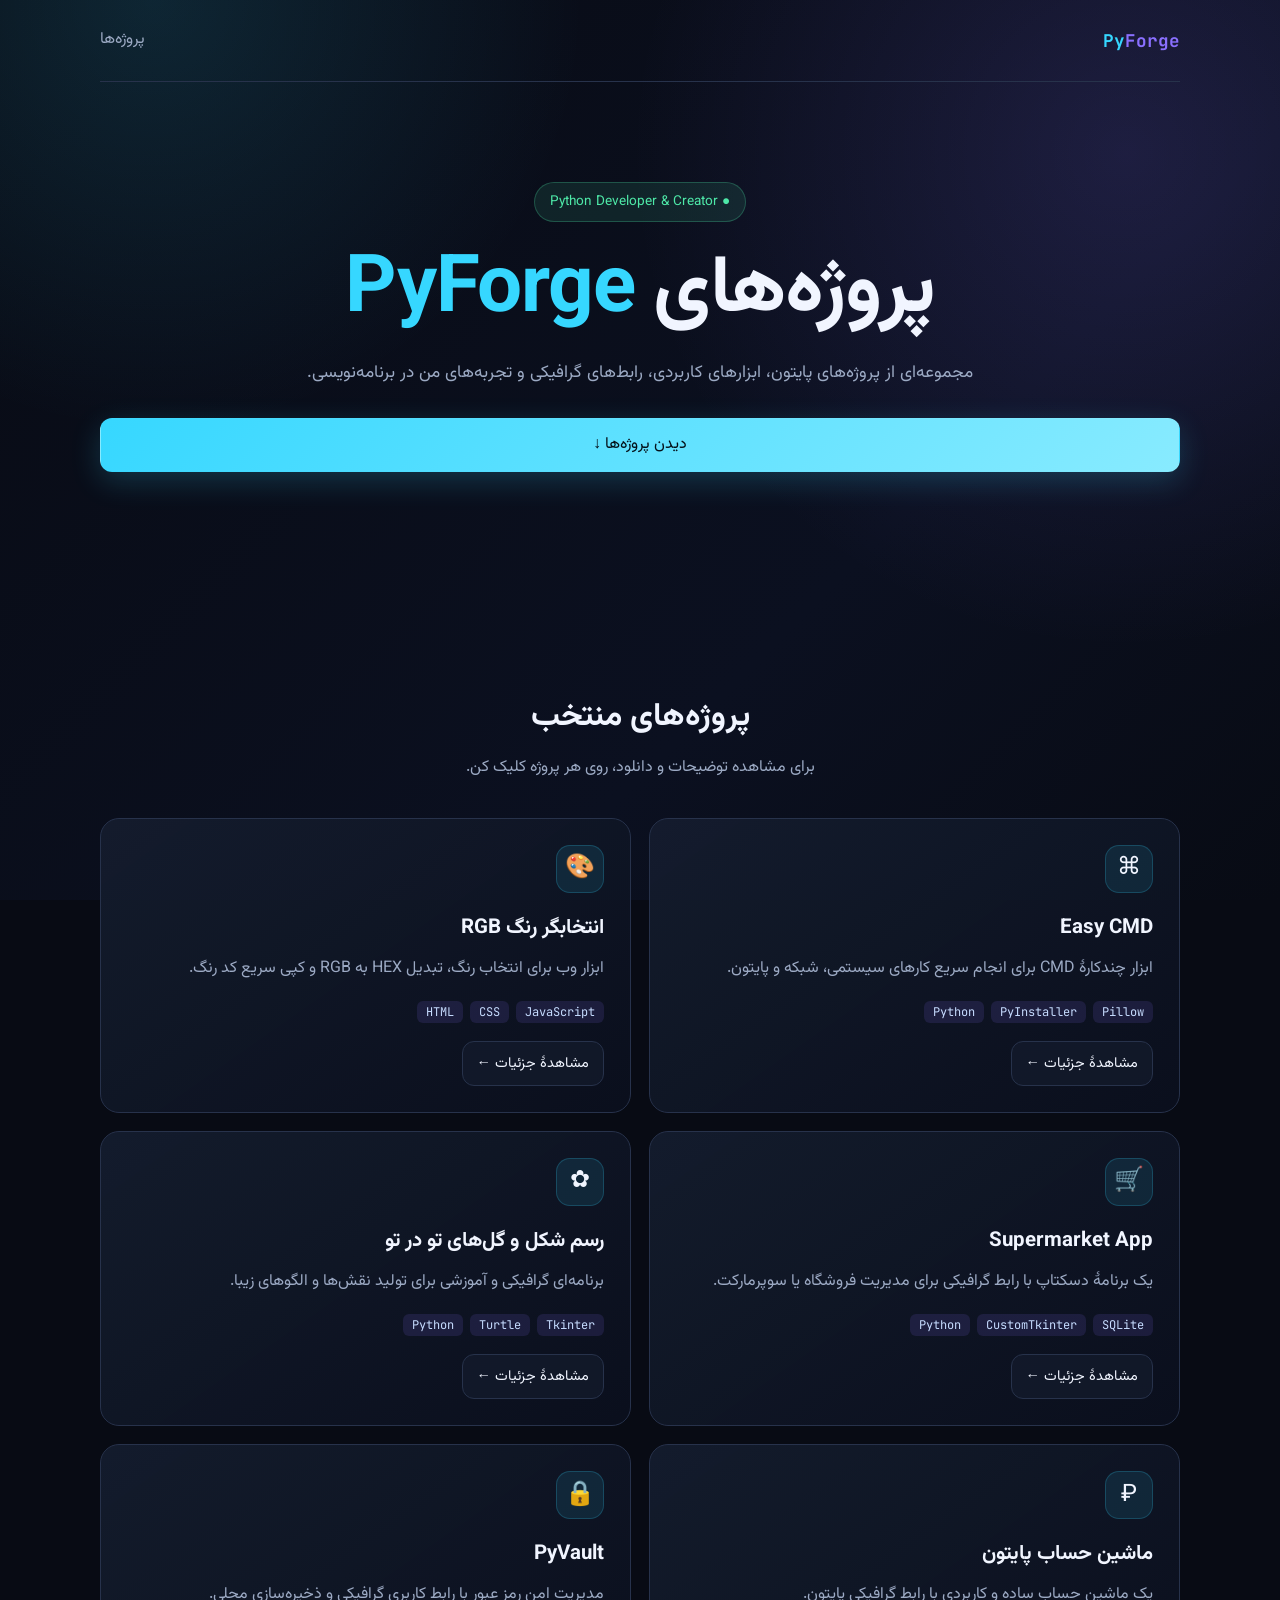
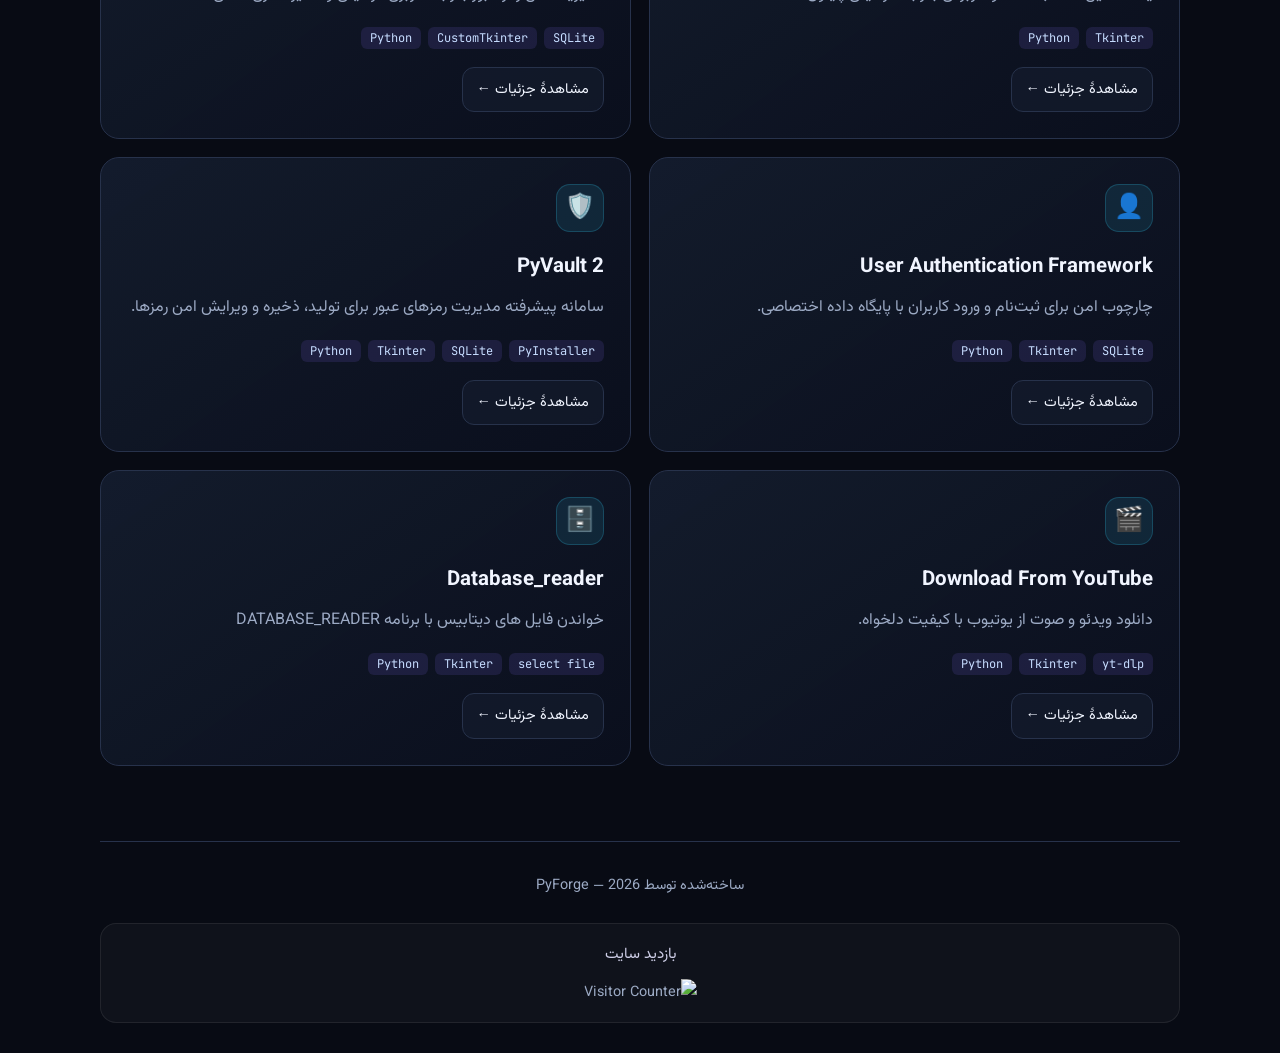
==== index.html @ 0eafb4a2 "Update index.html" ====
<!doctype html>
<html lang="fa" dir="rtl">
<head>
    <meta charset="UTF-8">
    <meta name="viewport" content="width=device-width,initial-scale=1.0">
    <title>PyForge | Projects</title>
    <link rel="stylesheet" href="style.css">
</head>
<body>
    <div class="container">
        <nav>
            <a class="logo" href="index.html">Py<span>Forge</span></a>
            <a class="nav-link" href="#projects">پروژه‌ها</a>
        </nav>
        <main>
            <section class="hero">
                <div class="badge">● Python Developer & Creator</div>
                <h1>پروژه‌های <span class="accent">PyForge</span></h1>
                <p>مجموعه‌ای از پروژه‌های پایتون، ابزارهای کاربردی، رابط‌های گرافیکی و تجربه‌های من در برنامه‌نویسی.</p>
                <a class="btn primary" href="#projects">دیدن پروژه‌ها ↓</a>
            </section>
            <section class="section" id="projects">
                <h2 class="section-title">پروژه‌های منتخب</h2>
                <p class="section-subtitle">برای مشاهده توضیحات و دانلود، روی هر پروژه کلیک کن.</p>
                <div class="grid">
                    <!-- 1. Easy CMD -->
                    <article class="card">
                        <div class="icon">⌘</div>
                        <h3>Easy CMD</h3>
                        <p>ابزار چندکارهٔ CMD برای انجام سریع کارهای سیستمی، شبکه و پایتون.</p>
                        <div class="tags">
                            <span class="tag">Python</span>
                            <span class="tag">PyInstaller</span>
                            <span class="tag">Pillow</span>
                        </div>
                        <a class="btn secondary" href="pages/easy-cmd.html">مشاهدهٔ جزئیات ←</a>
                    </article>
                    <!-- 2. RGB Color Picker -->
                    <article class="card">
                        <div class="icon">🎨</div>
                        <h3>انتخابگر رنگ RGB</h3>
                        <p>ابزار وب برای انتخاب رنگ، تبدیل HEX به RGB و کپی سریع کد رنگ.</p>
                        <div class="tags">
                            <span class="tag">HTML</span>
                            <span class="tag">CSS</span>
                            <span class="tag">JavaScript</span>
                        </div>
                        <a class="btn secondary" href="pages/rgb-color-picker.html">مشاهدهٔ جزئیات ←</a>
                    </article>
                    <!-- 3. Supermarket App -->
                    <article class="card">
                        <div class="icon">🛒</div>
                        <h3>Supermarket App</h3>
                        <p>یک برنامهٔ دسکتاپ با رابط گرافیکی برای مدیریت فروشگاه یا سوپرمارکت.</p>
                        <div class="tags">
                            <span class="tag">Python</span>
                            <span class="tag">CustomTkinter</span>
                            <span class="tag">SQLite</span>
                        </div>
                        <a class="btn secondary" href="pages/supermarket-app.html">مشاهدهٔ جزئیات ←</a>
                    </article>
                    <!-- 4. Turtle Flowers -->
                    <article class="card">
                        <div class="icon">✿</div>
                        <h3>رسم شکل و گل‌های تو در تو</h3>
                        <p>برنامه‌ای گرافیکی و آموزشی برای تولید نقش‌ها و الگوهای زیبا.</p>
                        <div class="tags">
                            <span class="tag">Python</span>
                            <span class="tag">Turtle</span>
                            <span class="tag">Tkinter</span>
                        </div>
                        <a class="btn secondary" href="pages/turtle-flowers.html">مشاهدهٔ جزئیات ←</a>
                    </article>
                    <!-- 5. Calculator -->
                    <article class="card">
                        <div class="icon">₽</div> 
                        <h3>ماشین حساب پایتون</h3>
                        <p>یک ماشین حساب ساده و کاربردی با رابط گرافیکی پایتون.</p>
                        <div class="tags">
                            <span class="tag">Python</span>
                            <span class="tag">Tkinter</span>
                        </div>
                        <a class="btn secondary" href="pages/calculator.html">مشاهدهٔ جزئیات ←</a>
                    </article>
                    <!-- 6. PyVault -->
                    <article class="card">
                        <div class="icon">🔒</div> 
                        <h3>PyVault</h3>
                        <p>مدیریت امن رمز عبور با رابط کاربری گرافیکی و ذخیره‌سازی محلی.</p>
                        <div class="tags">
                            <span class="tag">Python</span>
                            <span class="tag">CustomTkinter</span>
                            <span class="tag">SQLite</span>
                        </div>
                        <a class="btn secondary" href="pages/pyvault.html">مشاهدهٔ جزئیات ←</a>
                    </article>
                    <!-- 7. Auth Framework -->
                    <article class="card">
                        <div class="icon">👤</div> 
                        <h3>User Authentication Framework</h3>
                        <p>چارچوب امن برای ثبت‌نام و ورود کاربران با پایگاه داده اختصاصی.</p>
                        <div class="tags">
                            <span class="tag">Python</span>
                            <span class="tag">Tkinter</span>
                            <span class="tag">SQLite</span>
                        </div>
                        <a class="btn secondary" href="pages/auth-framework.html">مشاهدهٔ جزئیات ←</a>
                    </article>
                    <!-- 8. PyVault 2 -->
                    <article class="card">
                        <div class="icon">🛡️</div> 
                        <h3>PyVault 2</h3>
                        <p>سامانه پیشرفته مدیریت رمزهای عبور برای تولید، ذخیره و ویرایش امن رمزها.</p>
                        <div class="tags">
                            <span class="tag">Python</span>
                            <span class="tag">Tkinter</span>
                            <span class="tag">SQLite</span>
                            <span class="tag">PyInstaller</span>
                        </div>
                        <a class="btn secondary" href="pages/pyvault2.html">مشاهدهٔ جزئیات ←</a>
                    </article>
                    <!-- 9. YouTube Downloader -->
                    <article class="card">
                        <div class="icon">🎬</div>
                        <h3>Download From YouTube</h3>
                        <p>دانلود ویدئو و صوت از یوتیوب با کیفیت دلخواه.</p>
                        <div class="tags">
                            <span class="tag">Python</span>
                            <span class="tag">Tkinter</span>
                            <span class="tag">yt-dlp</span>
                        </div>
                        <a class="btn secondary" href="pages/download-from-youtube.html">مشاهدهٔ جزئیات ←</a>
                    </article>
                        <article class="card">
                            <div class="icon">🗄️</div>
                                <h3>Database_reader</h3>
                                    <p>خواندن فایل های دیتابیس با برنامه DATABASE_READER</p>
                                    <div class="tags">
                                    <span class="tag">Python</span>
                                    <span class="tag">Tkinter</span>
                                    <span class="tag">select file</span>
                            </div>
                         <a class="btn secondary" href="pages/database-viewer.html">مشاهدهٔ جزئیات ←</a>
                    </article>

                </div>
            </section>
        </main>

        <footer>
            ساخته‌شده توسط PyForge — 2026
            <div class="visitor-counter">
                <p>بازدید سایت</p>
                <a href="https://hits.seeyoufarm.com/" target="_blank" rel="noopener noreferrer">
                    <img src="https://hits.seeyoufarm.com/api/count/incr/badge.svg?url=https%3A%2F%2Fabolf55.github.io%2Fpyforge%2F&count_bg=%236C63FF&title_bg=%23151522&icon=&icon_color=%23E7E7E7&title=views&edge_flat=false" alt="Visitor Counter">
                </a>
            </div>
        </footer>
    </div>
</body>
</html>
---- style.css ----
@import url('https://fonts.googleapis.com/css2?family=Vazirmatn:wght@400;500;600;700;800&family=JetBrains+Mono:wght@500;700&display=swap');

:root {
  --bg: #080b14;
  --surface: #101625;
  --surface-2: #151d2f;
  --line: #27324b;
  --text: #f1f5ff;
  --muted: #9caac4;
  --cyan: #36d7ff;
  --purple: #8a70ff;
  --green: #4ee8a8;
  --secondary: #151d2f; /* تعریف شده برای دکمه ثانویه */
  --secondary-hover: #1a2335; /* رنگ هاور برای دکمه ثانویه */
}
* { box-sizing: border-box; }
html { scroll-behavior: smooth; }
body { margin: 0; direction: rtl; color: var(--text); background: var(--bg); font-family: Vazirmatn, Tahoma, sans-serif; line-height: 1.9; }
body::before { content: ''; position: fixed; inset: 0; z-index: -1; background: radial-gradient(circle at 12% 0%, rgba(54,215,255,.13), transparent 27rem), radial-gradient(circle at 88% 17%, rgba(138,112,255,.15), transparent 31rem), linear-gradient(135deg,#080b14,#0b1020 65%,#080b14); }
a { color: inherit; text-decoration: none; }
.container { width: min(1120px, calc(100% - 40px)); margin: auto; padding: 0 20px; }
nav { display: flex; justify-content: space-between; align-items: center; min-height: 82px; border-bottom: 1px solid var(--line); }
.logo { direction: ltr; font-family: 'JetBrains Mono', monospace; font-weight: 700; font-size: 1.1rem; color: var(--cyan); }
.logo span { color: var(--purple); }
.nav-link { color: var(--muted); transition: .2s; }.nav-link:hover { color: var(--cyan); }
.hero { min-height: 530px; display: grid; align-content: center; text-align: center; padding: 55px 0 95px; }
.badge { width: fit-content; margin: auto; color: var(--green); background: rgba(78,232,168,.1); border: 1px solid rgba(78,232,168,.25); padding: 6px 15px; border-radius: 999px; font-size: .85rem; }
h1 { font-size: clamp(2.3rem, 7vw, 5rem); line-height: 1.25; margin: 20px 0 15px; letter-spacing: -.08rem; } .accent { color: var(--cyan); }
.hero p { max-width: 720px; margin: 0 auto 28px; color: var(--muted); font-size: 1.08rem; }
.btn { display: inline-flex; justify-content: center; align-items: center; gap: 8px; border-radius: 12px; border: 1px solid transparent; padding: 11px 20px; cursor: pointer; font: inherit; transition: transform .2s, box-shadow .2s, background .2s; }
.btn:hover { transform: translateY(-3px); }.primary { color:#041018; background: linear-gradient(135deg,var(--cyan),#88ebff); box-shadow: 0 9px 30px rgba(54,215,255,.2); }.secondary { border-color: var(--line); background: rgba(21,29,47,.65); color: var(--text); }
.section { padding: 75px 0; }.section-title { text-align: center; font-size: 2rem; margin: 0; }.section-subtitle { color: var(--muted); text-align: center; margin: 5px 0 35px; }
.grid { display: grid; grid-template-columns: repeat(2, 1fr); gap: 18px; } /* کارت‌ها در دو ستون */
.card { padding: 26px; border: 1px solid var(--line); border-radius: 19px; background: linear-gradient(145deg,rgba(21,29,47,.9),rgba(11,16,30,.92)); transition: .25s; }
.card:hover { border-color: rgba(54,215,255,.65); transform: translateY(-5px); box-shadow: 0 20px 45px rgba(0,0,0,.25); }
.card .icon { width: 48px; height: 48px; display:grid; place-items:center; background: rgba(54,215,255,.1); border: 1px solid rgba(54,215,255,.2); border-radius: 14px; font-size: 1.5rem; }
.card h3 { margin: 16px 0 7px; font-size: 1.28rem; }
.card p { color: var(--muted); margin: 0 0 17px; line-height: 1.8; }
.card .btn { padding: 8px 14px; font-size: .9rem; margin-top: auto; }
.tags { display:flex; flex-wrap:wrap; gap:7px; margin-bottom: 18px; direction:ltr; justify-content:flex-end; }.tag { padding: 3px 9px; color:#c6dcff; font: .75rem 'JetBrains Mono', monospace; background: rgba(138,112,255,.13); border-radius: 6px; }
footer { padding: 30px 0; border-top: 1px solid var(--line); color: var(--muted); text-align:center; font-size:.9rem; }
.page-hero { padding: 75px 0 44px; }.back { color: var(--cyan); }.project-title { font-size:clamp(2rem,6vw,3.6rem); margin:25px 0 8px; }.lead { color:var(--muted); max-width:760px; font-size:1.1rem; }.project-layout { display:grid; grid-template-columns: 1fr 300px; gap:22px; padding-bottom:80px; }.content-box,.info { padding:25px; background:rgba(16,22,37,.82); border:1px solid var(--line); border-radius:17px; }.content-box h2 { margin-top: 0; font-size:1.35rem; }.content-box ul { padding-right:22px; }.content-box li { margin:7px 0; }.info { height:fit-content; position:sticky; top:18px; }.info h3 { margin-top:0; }.info p { color:var(--muted); margin:8px 0; }.download { margin-top:22px; padding:30px; border-radius:17px; border:1px solid rgba(78,232,168,.28); background:linear-gradient(135deg,rgba(78,232,168,.11),rgba(54,215,255,.08)); text-align:center; }.download h2 { margin:0 0 7px; }.download p { color:var(--muted); margin:0 0 17px; }.disabled { opacity:.75; cursor:not-allowed; }

/* استایل‌های اضافی برای دکمه‌های ثانویه */
.btn.secondary {
    border-color: var(--line);
    background: rgba(21,29,47,.65);
    color: var(--text);
}
.btn.secondary:hover {
    border-color: var(--cyan);
    background: rgba(21,29,47,.85);
}

/* استایل برای PyVault */
.icon.pyvault { /* کلاس آیکون PyVault */
    background: rgba(78, 232, 168, 0.1); /* رنگ سبز */
    border-color: rgba(78, 232, 168, 0.2);
}

/* شمارنده بازدید کننده */
.visitor-counter {
    margin-top: 24px;
    padding: 16px;
    border: 1px solid rgba(255,255,255,0.08);
    border-radius: 16px;
    background: rgba(255,255,255,0.03);
    text-align: center;
}

.visitor-counter p {
    margin: 0 0 10px;
    color: #cfcfe8;
    font-size: 0.95rem;
}

.visitor-counter img {
    max-width: 100%;
    height: auto;
    border-radius: 10px;
}

/* ==========================================================================
   بخش استایل‌های اختصاصی پنل ادمین (کاملاً هماهنگ با تم تاریک و فیروزه‌ای PyForge)
   ========================================================================== */
.admin-box {
    border: 1px solid rgba(54, 215, 255, 0.35); /* استفاده از رنگ فیروزه‌ای قالب */
    background: linear-gradient(
        145deg,
        rgba(54, 215, 255, 0.05),
        rgba(16, 22, 37, 0.95)
    );
    box-shadow: 0 12px 35px rgba(54, 215, 255, 0.05);
    position: relative;
    overflow: hidden;
}

.admin-box::before {
    content: "";
    position: absolute;
    top: 0;
    right: 0;
    width: 4px;
    height: 100%;
    background: var(--cyan); /* نوار شاخص فیروزه‌ای در سمت راست */
}

.admin-header {
    display: flex;
    align-items: center;
    gap: 16px;
    margin-bottom: 18px;
}

.admin-header h2 {
    margin: 0 0 4px;
    color: var(--text);
    font-size: 1.35rem;
}

.admin-header p {
    margin: 0;
    color: var(--muted);
    font-size: 0.9rem;
}

.admin-icon {
    display: flex;
    align-items: center;
    justify-content: center;
    width: 46px;
    height: 46px;
    border-radius: 12px;
    background: rgba(54, 215, 255, 0.1);
    border: 1px solid rgba(54, 215, 255, 0.25);
    color: var(--cyan);
    font-size: 1.4rem;
}

.admin-login {
    margin: 20px 0;
    padding: 18px;
    border: 1px dashed var(--line);
    border-radius: 12px;
    background: rgba(8, 11, 20, 0.5);
}

.admin-login h3 {
    margin-top: 0;
    color: var(--cyan);
    font-size: 1rem;
    margin-bottom: 12px;
}

.login-row {
    display: flex;
    align-items: center;
    justify-content: space-between;
    gap: 15px;
    margin-top: 10px;
    padding: 8px 14px;
    border-radius: 8px;
    background: rgba(21, 29, 47, 0.6);
    border: 1px solid rgba(39, 50, 75, 0.3);
}

.login-row span {
    color: var(--muted);
    font-size: 0.9rem;
}

.login-row code {
    direction: ltr;
    color: var(--cyan);
    background: #080b14;
    padding: 4px 10px;
    border-radius: 6px;
    font-family: 'JetBrains Mono', monospace;
    font-size: 0.95rem;
    border: 1px solid var(--line);
}

.security-warning {
    margin-top: 20px;
    padding: 14px;
    border-right: 4px solid var(--green); /* استفاده از رنگ سبز کمکی */
    border-radius: 8px;
    background: rgba(78, 232, 168, 0.05);
    color: #b2f3d6;
    font-size: 0.9rem;
    line-height: 1.8;
}

.security-warning strong {
    color: var(--green);
}

/* Media Queries برای ریسپانسیو بودن */
@media(max-width: 1024px) {
    .container {
        width: calc(100% - 20px);
    }
}

@media(max-width: 720px){
    .grid {
        grid-template-columns: 1fr; /* در موبایل، کارت‌ها تک ستونی می‌شوند */
    }
    .project-layout {
        grid-template-columns: 1fr;
    }
    .info {
        position: static;
    }
    nav {
        min-height:65px;
        flex-wrap: wrap;
        justify-content: center;
    }
    .logo {
        width: 100%;
        text-align: center;
        margin-bottom: 10px;
    }
    h1 { letter-spacing:-.04rem; }
    .hero { min-height:470px; }
}
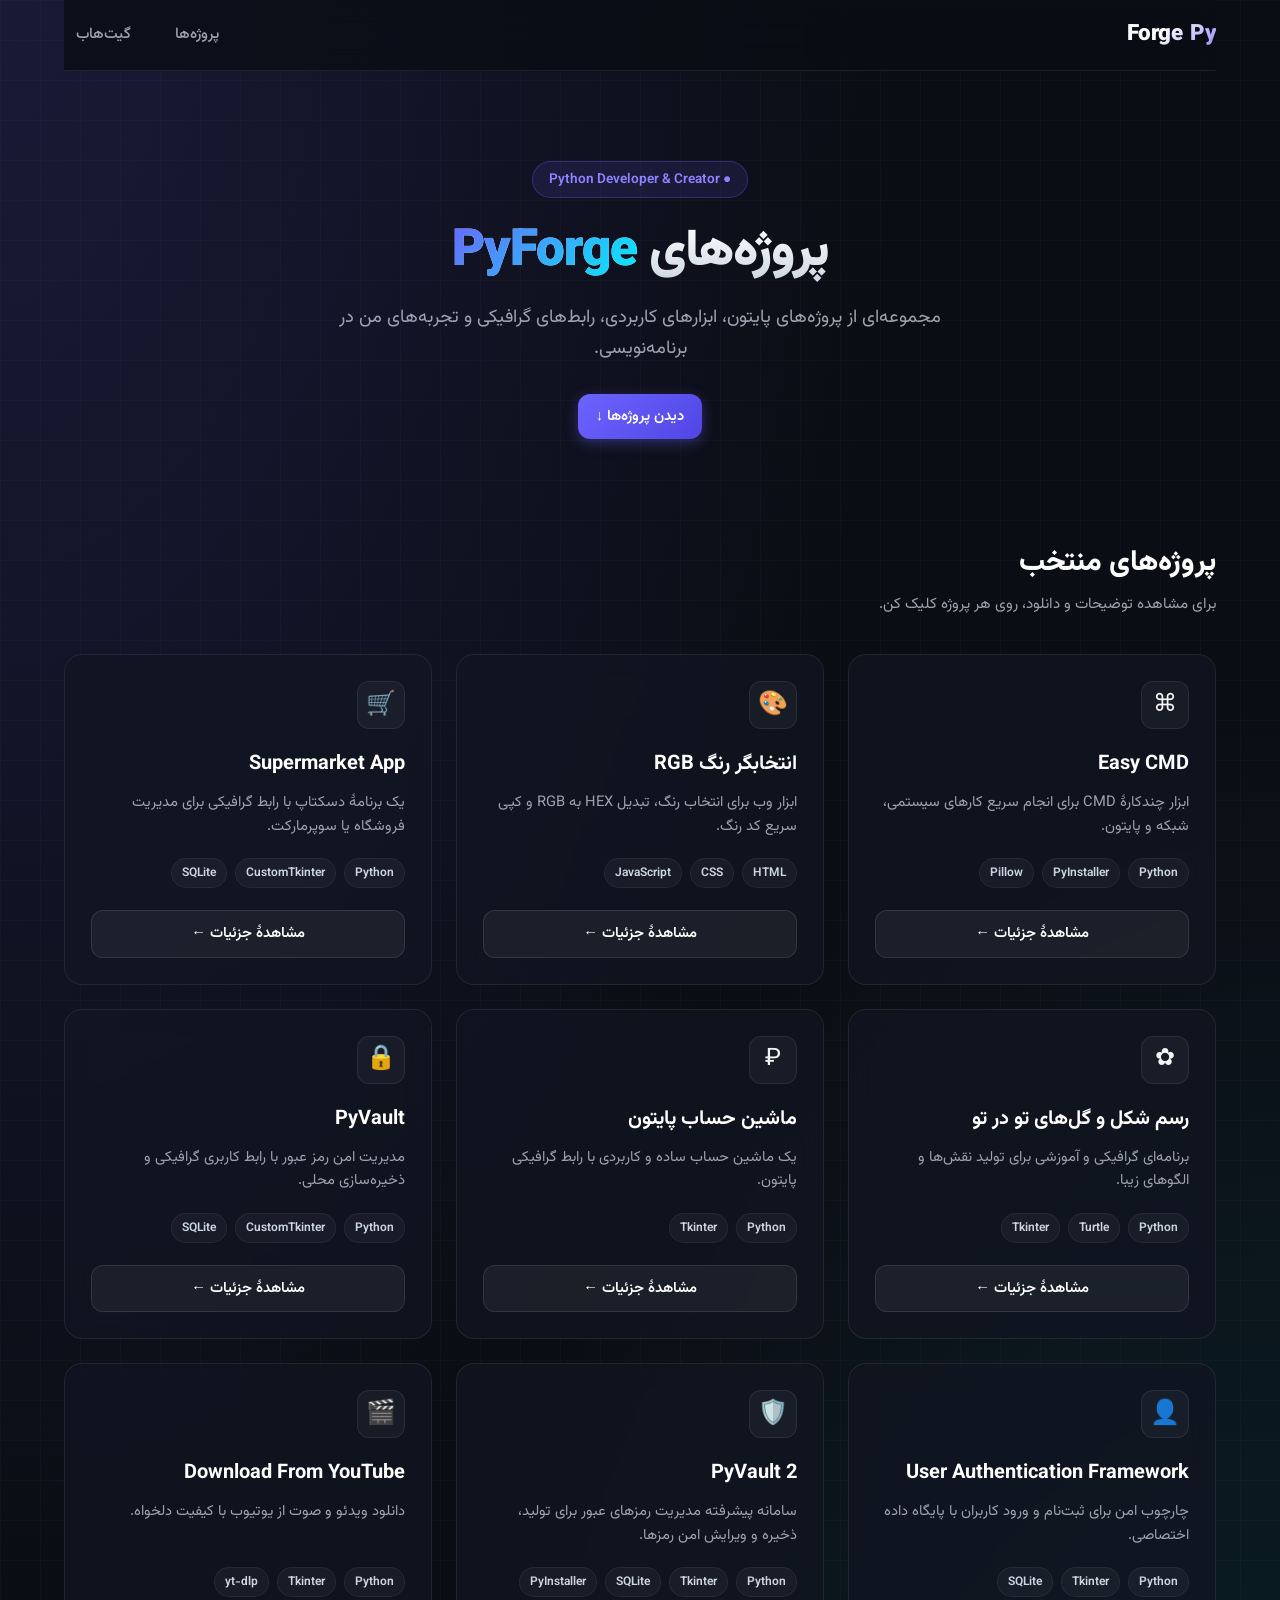
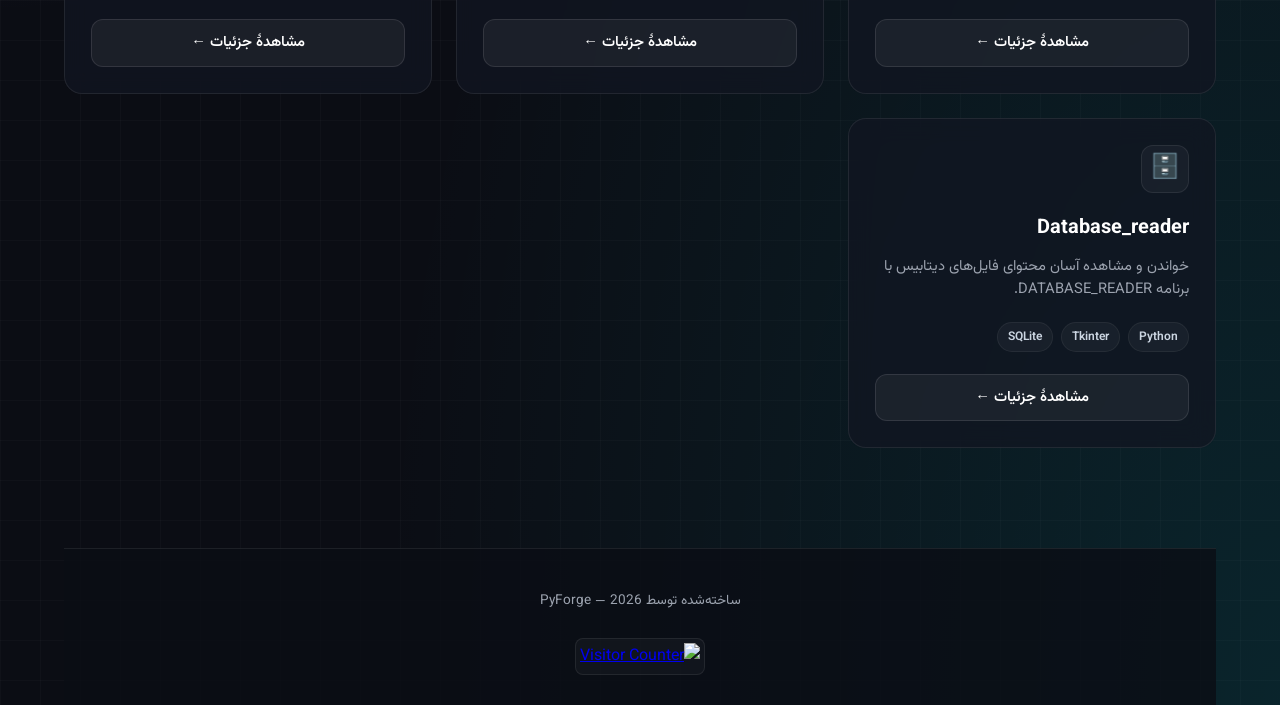
==== commit 26ecb24f: "Update index.html" ====
--- a/index.html
+++ b/index.html
@@ -2,26 +2,39 @@
 <html lang="fa" dir="rtl">
 <head>
     <meta charset="UTF-8">
-    <meta name="viewport" content="width=device-width,initial-scale=1.0">
+    <meta name="viewport" content="width=device-width, initial-scale=1.0">
     <title>PyForge | Projects</title>
     <link rel="stylesheet" href="style.css">
+    <link href="https://fonts.googleapis.com/css2?family=Vazirmatn:wght@300;400;600;700;900&display=swap" rel="stylesheet">
 </head>
 <body>
     <div class="container">
-        <nav>
-            <a class="logo" href="index.html">Py<span>Forge</span></a>
-            <a class="nav-link" href="#projects">پروژه‌ها</a>
-        </nav>
+        <header class="header">
+            <div class="container" style="padding: 0;">
+                <a class="logo" href="index.html">Py<span>Forge</span></a>
+                <nav class="nav">
+                    <a class="nav-link" href="#projects">پروژه‌ها</a>
+                    <a class="nav-link" href="https://github.com/abolf55" target="_blank" rel="noopener noreferrer">گیت‌هاب</a>
+                </nav>
+            </div>
+        </header>
+
         <main>
             <section class="hero">
-                <div class="badge">● Python Developer & Creator</div>
-                <h1>پروژه‌های <span class="accent">PyForge</span></h1>
+                <div class="hero-badge">● Python Developer & Creator</div>
+                <h1>پروژه‌های <span>PyForge</span></h1>
                 <p>مجموعه‌ای از پروژه‌های پایتون، ابزارهای کاربردی، رابط‌های گرافیکی و تجربه‌های من در برنامه‌نویسی.</p>
                 <a class="btn primary" href="#projects">دیدن پروژه‌ها ↓</a>
             </section>
-            <section class="section" id="projects">
-                <h2 class="section-title">پروژه‌های منتخب</h2>
-                <p class="section-subtitle">برای مشاهده توضیحات و دانلود، روی هر پروژه کلیک کن.</p>
+
+            <section class="projects-section" id="projects">
+                <div class="section-header">
+                    <div>
+                        <h2 class="section-title">پروژه‌های منتخب</h2>
+                        <p class="section-subtitle">برای مشاهده توضیحات و دانلود، روی هر پروژه کلیک کن.</p>
+                    </div>
+                </div>
+
                 <div class="grid">
                     <!-- 1. Easy CMD -->
                     <article class="card">
@@ -35,6 +48,7 @@
                         </div>
                         <a class="btn secondary" href="pages/easy-cmd.html">مشاهدهٔ جزئیات ←</a>
                     </article>
+
                     <!-- 2. RGB Color Picker -->
                     <article class="card">
                         <div class="icon">🎨</div>
@@ -47,6 +61,7 @@
                         </div>
                         <a class="btn secondary" href="pages/rgb-color-picker.html">مشاهدهٔ جزئیات ←</a>
                     </article>
+
                     <!-- 3. Supermarket App -->
                     <article class="card">
                         <div class="icon">🛒</div>
@@ -59,6 +74,7 @@
                         </div>
                         <a class="btn secondary" href="pages/supermarket-app.html">مشاهدهٔ جزئیات ←</a>
                     </article>
+
                     <!-- 4. Turtle Flowers -->
                     <article class="card">
                         <div class="icon">✿</div>
@@ -71,6 +87,7 @@
                         </div>
                         <a class="btn secondary" href="pages/turtle-flowers.html">مشاهدهٔ جزئیات ←</a>
                     </article>
+
                     <!-- 5. Calculator -->
                     <article class="card">
                         <div class="icon">₽</div> 
@@ -82,6 +99,7 @@
                         </div>
                         <a class="btn secondary" href="pages/calculator.html">مشاهدهٔ جزئیات ←</a>
                     </article>
+
                     <!-- 6. PyVault -->
                     <article class="card">
                         <div class="icon">🔒</div> 
@@ -94,6 +112,7 @@
                         </div>
                         <a class="btn secondary" href="pages/pyvault.html">مشاهدهٔ جزئیات ←</a>
                     </article>
+
                     <!-- 7. Auth Framework -->
                     <article class="card">
                         <div class="icon">👤</div> 
@@ -106,6 +125,7 @@
                         </div>
                         <a class="btn secondary" href="pages/auth-framework.html">مشاهدهٔ جزئیات ←</a>
                     </article>
+
                     <!-- 8. PyVault 2 -->
                     <article class="card">
                         <div class="icon">🛡️</div> 
@@ -119,6 +139,7 @@
                         </div>
                         <a class="btn secondary" href="pages/pyvault2.html">مشاهدهٔ جزئیات ←</a>
                     </article>
+
                     <!-- 9. YouTube Downloader -->
                     <article class="card">
                         <div class="icon">🎬</div>
@@ -131,26 +152,26 @@
                         </div>
                         <a class="btn secondary" href="pages/download-from-youtube.html">مشاهدهٔ جزئیات ←</a>
                     </article>
-                        <article class="card">
-                            <div class="icon">🗄️</div>
-                                <h3>Database_reader</h3>
-                                    <p>خواندن فایل های دیتابیس با برنامه DATABASE_READER</p>
-                                    <div class="tags">
-                                    <span class="tag">Python</span>
-                                    <span class="tag">Tkinter</span>
-                                    <span class="tag">select file</span>
-                            </div>
-                         <a class="btn secondary" href="pages/database-viewer.html">مشاهدهٔ جزئیات ←</a>
+
+                    <!-- 10. Database Reader -->
+                    <article class="card">
+                        <div class="icon">🗄️</div>
+                        <h3>Database_reader</h3>
+                        <p>خواندن و مشاهده آسان محتوای فایل‌های دیتابیس با برنامه DATABASE_READER.</p>
+                        <div class="tags">
+                            <span class="tag">Python</span>
+                            <span class="tag">Tkinter</span>
+                            <span class="tag">SQLite</span>
+                        </div>
+                        <a class="btn secondary" href="pages/database-viewer.html">مشاهدهٔ جزئیات ←</a>
                     </article>
-
                 </div>
             </section>
         </main>
 
-        <footer>
-            ساخته‌شده توسط PyForge — 2026
-            <div class="visitor-counter">
-                <p>بازدید سایت</p>
+        <footer class="footer">
+            <p>ساخته‌شده توسط PyForge — 2026</p>
+            <div class="counter-badge" style="margin-top: 10px;">
                 <a href="https://hits.seeyoufarm.com/" target="_blank" rel="noopener noreferrer">
                     <img src="https://hits.seeyoufarm.com/api/count/incr/badge.svg?url=https%3A%2F%2Fabolf55.github.io%2Fpyforge%2F&count_bg=%236C63FF&title_bg=%23151522&icon=&icon_color=%23E7E7E7&title=views&edge_flat=false" alt="Visitor Counter">
                 </a>
--- a/style.css
+++ b/style.css
@@ -1,227 +1,471 @@
-@import url('https://fonts.googleapis.com/css2?family=Vazirmatn:wght@400;500;600;700;800&family=JetBrains+Mono:wght@500;700&display=swap');
-
 :root {
-  --bg: #080b14;
-  --surface: #101625;
-  --surface-2: #151d2f;
-  --line: #27324b;
-  --text: #f1f5ff;
-  --muted: #9caac4;
-  --cyan: #36d7ff;
-  --purple: #8a70ff;
-  --green: #4ee8a8;
-  --secondary: #151d2f; /* تعریف شده برای دکمه ثانویه */
-  --secondary-hover: #1a2335; /* رنگ هاور برای دکمه ثانویه */
-}
-* { box-sizing: border-box; }
-html { scroll-behavior: smooth; }
-body { margin: 0; direction: rtl; color: var(--text); background: var(--bg); font-family: Vazirmatn, Tahoma, sans-serif; line-height: 1.9; }
-body::before { content: ''; position: fixed; inset: 0; z-index: -1; background: radial-gradient(circle at 12% 0%, rgba(54,215,255,.13), transparent 27rem), radial-gradient(circle at 88% 17%, rgba(138,112,255,.15), transparent 31rem), linear-gradient(135deg,#080b14,#0b1020 65%,#080b14); }
-a { color: inherit; text-decoration: none; }
-.container { width: min(1120px, calc(100% - 40px)); margin: auto; padding: 0 20px; }
-nav { display: flex; justify-content: space-between; align-items: center; min-height: 82px; border-bottom: 1px solid var(--line); }
-.logo { direction: ltr; font-family: 'JetBrains Mono', monospace; font-weight: 700; font-size: 1.1rem; color: var(--cyan); }
-.logo span { color: var(--purple); }
-.nav-link { color: var(--muted); transition: .2s; }.nav-link:hover { color: var(--cyan); }
-.hero { min-height: 530px; display: grid; align-content: center; text-align: center; padding: 55px 0 95px; }
-.badge { width: fit-content; margin: auto; color: var(--green); background: rgba(78,232,168,.1); border: 1px solid rgba(78,232,168,.25); padding: 6px 15px; border-radius: 999px; font-size: .85rem; }
-h1 { font-size: clamp(2.3rem, 7vw, 5rem); line-height: 1.25; margin: 20px 0 15px; letter-spacing: -.08rem; } .accent { color: var(--cyan); }
-.hero p { max-width: 720px; margin: 0 auto 28px; color: var(--muted); font-size: 1.08rem; }
-.btn { display: inline-flex; justify-content: center; align-items: center; gap: 8px; border-radius: 12px; border: 1px solid transparent; padding: 11px 20px; cursor: pointer; font: inherit; transition: transform .2s, box-shadow .2s, background .2s; }
-.btn:hover { transform: translateY(-3px); }.primary { color:#041018; background: linear-gradient(135deg,var(--cyan),#88ebff); box-shadow: 0 9px 30px rgba(54,215,255,.2); }.secondary { border-color: var(--line); background: rgba(21,29,47,.65); color: var(--text); }
-.section { padding: 75px 0; }.section-title { text-align: center; font-size: 2rem; margin: 0; }.section-subtitle { color: var(--muted); text-align: center; margin: 5px 0 35px; }
-.grid { display: grid; grid-template-columns: repeat(2, 1fr); gap: 18px; } /* کارت‌ها در دو ستون */
-.card { padding: 26px; border: 1px solid var(--line); border-radius: 19px; background: linear-gradient(145deg,rgba(21,29,47,.9),rgba(11,16,30,.92)); transition: .25s; }
-.card:hover { border-color: rgba(54,215,255,.65); transform: translateY(-5px); box-shadow: 0 20px 45px rgba(0,0,0,.25); }
-.card .icon { width: 48px; height: 48px; display:grid; place-items:center; background: rgba(54,215,255,.1); border: 1px solid rgba(54,215,255,.2); border-radius: 14px; font-size: 1.5rem; }
-.card h3 { margin: 16px 0 7px; font-size: 1.28rem; }
-.card p { color: var(--muted); margin: 0 0 17px; line-height: 1.8; }
-.card .btn { padding: 8px 14px; font-size: .9rem; margin-top: auto; }
-.tags { display:flex; flex-wrap:wrap; gap:7px; margin-bottom: 18px; direction:ltr; justify-content:flex-end; }.tag { padding: 3px 9px; color:#c6dcff; font: .75rem 'JetBrains Mono', monospace; background: rgba(138,112,255,.13); border-radius: 6px; }
-footer { padding: 30px 0; border-top: 1px solid var(--line); color: var(--muted); text-align:center; font-size:.9rem; }
-.page-hero { padding: 75px 0 44px; }.back { color: var(--cyan); }.project-title { font-size:clamp(2rem,6vw,3.6rem); margin:25px 0 8px; }.lead { color:var(--muted); max-width:760px; font-size:1.1rem; }.project-layout { display:grid; grid-template-columns: 1fr 300px; gap:22px; padding-bottom:80px; }.content-box,.info { padding:25px; background:rgba(16,22,37,.82); border:1px solid var(--line); border-radius:17px; }.content-box h2 { margin-top: 0; font-size:1.35rem; }.content-box ul { padding-right:22px; }.content-box li { margin:7px 0; }.info { height:fit-content; position:sticky; top:18px; }.info h3 { margin-top:0; }.info p { color:var(--muted); margin:8px 0; }.download { margin-top:22px; padding:30px; border-radius:17px; border:1px solid rgba(78,232,168,.28); background:linear-gradient(135deg,rgba(78,232,168,.11),rgba(54,215,255,.08)); text-align:center; }.download h2 { margin:0 0 7px; }.download p { color:var(--muted); margin:0 0 17px; }.disabled { opacity:.75; cursor:not-allowed; }
-
-/* استایل‌های اضافی برای دکمه‌های ثانویه */
-.btn.secondary {
-    border-color: var(--line);
-    background: rgba(21,29,47,.65);
-    color: var(--text);
-}
-.btn.secondary:hover {
-    border-color: var(--cyan);
-    background: rgba(21,29,47,.85);
-}
-
-/* استایل برای PyVault */
-.icon.pyvault { /* کلاس آیکون PyVault */
-    background: rgba(78, 232, 168, 0.1); /* رنگ سبز */
-    border-color: rgba(78, 232, 168, 0.2);
-}
-
-/* شمارنده بازدید کننده */
-.visitor-counter {
-    margin-top: 24px;
-    padding: 16px;
-    border: 1px solid rgba(255,255,255,0.08);
-    border-radius: 16px;
-    background: rgba(255,255,255,0.03);
+    --bg-main: #0b0d14;
+    --bg-card: rgba(18, 22, 34, 0.75);
+    --bg-card-hover: rgba(26, 32, 50, 0.85);
+    --border-color: rgba(255, 255, 255, 0.08);
+    --border-glow: rgba(108, 99, 255, 0.35);
+    --primary: #6c63ff;
+    --primary-glow: #8b83ff;
+    --accent-cyan: #00f2fe;
+    --accent-emerald: #10b981;
+    --text-main: #f3f4f6;
+    --text-muted: #9ca3af;
+    --radius-lg: 18px;
+    --radius-md: 12px;
+    --radius-sm: 8px;
+    --transition: all 0.3s cubic-bezier(0.16, 1, 0.3, 1);
+}
+
+* {
+    box-sizing: border-box;
+    margin: 0;
+    padding: 0;
+    font-family: 'Vazirmatn', -apple-system, BlinkMacSystemFont, 'Segoe UI', Roboto, sans-serif;
+}
+
+body {
+    background-color: var(--bg-main);
+    color: var(--text-main);
+    min-height: 100vh;
+    line-height: 1.7;
+    position: relative;
+    overflow-x: hidden;
+    background-image: 
+        radial-gradient(at 0% 0%, rgba(108, 99, 255, 0.15) 0px, transparent 50%),
+        radial-gradient(at 100% 100%, rgba(0, 242, 254, 0.1) 0px, transparent 50%),
+        linear-gradient(rgba(255, 255, 255, 0.02) 1px, transparent 1px),
+        linear-gradient(90deg, rgba(255, 255, 255, 0.02) 1px, transparent 1px);
+    background-size: 100% 100%, 100% 100%, 40px 40px, 40px 40px;
+}
+
+.container {
+    max-width: 1200px;
+    margin: 0 auto;
+    padding: 0 24px;
+}
+
+/* Header */
+.header {
+    position: sticky;
+    top: 0;
+    z-index: 100;
+    background: rgba(11, 13, 20, 0.8);
+    backdrop-filter: blur(16px);
+    -webkit-backdrop-filter: blur(16px);
+    border-bottom: 1px solid var(--border-color);
+    padding: 16px 0;
+}
+
+.header .container {
+    display: flex;
+    justify-content: space-between;
+    align-items: center;
+}
+
+.logo {
+    font-size: 1.4rem;
+    font-weight: 900;
+    color: #fff;
+    text-decoration: none;
+    letter-spacing: -0.5px;
+    display: flex;
+    align-items: center;
+    gap: 8px;
+    background: linear-gradient(135deg, #fff 40%, var(--primary-glow));
+    -webkit-background-clip: text;
+    -webkit-text-fill-color: transparent;
+}
+
+.nav {
+    display: flex;
+    gap: 20px;
+}
+
+.nav a {
+    color: var(--text-muted);
+    text-decoration: none;
+    font-size: 0.95rem;
+    font-weight: 500;
+    transition: var(--transition);
+    padding: 6px 12px;
+    border-radius: var(--radius-sm);
+}
+
+.nav a:hover {
+    color: #fff;
+    background: rgba(255, 255, 255, 0.05);
+}
+
+/* Hero Section */
+.hero {
+    padding: 90px 0 60px;
     text-align: center;
-}
-
-.visitor-counter p {
-    margin: 0 0 10px;
-    color: #cfcfe8;
+    position: relative;
+}
+
+.hero-badge {
+    display: inline-flex;
+    align-items: center;
+    gap: 8px;
+    background: rgba(108, 99, 255, 0.12);
+    border: 1px solid rgba(108, 99, 255, 0.3);
+    color: var(--primary-glow);
+    padding: 6px 16px;
+    border-radius: 99px;
+    font-size: 0.85rem;
+    font-weight: 600;
+    margin-bottom: 24px;
+}
+
+.hero h1 {
+    font-size: 3.2rem;
+    font-weight: 900;
+    line-height: 1.2;
+    margin-bottom: 18px;
+    letter-spacing: -1px;
+    background: linear-gradient(180deg, #ffffff 0%, #cbd5e1 100%);
+    -webkit-background-clip: text;
+    -webkit-text-fill-color: transparent;
+}
+
+.hero h1 span {
+    background: linear-gradient(135deg, var(--primary) 0%, var(--accent-cyan) 100%);
+    -webkit-background-clip: text;
+    -webkit-text-fill-color: transparent;
+}
+
+.hero p {
+    font-size: 1.15rem;
+    color: var(--text-muted);
+    max-width: 620px;
+    margin: 0 auto 30px;
+    font-weight: 400;
+}
+
+/* Projects Section */
+.projects-section {
+    padding: 40px 0 100px;
+}
+
+.section-header {
+    display: flex;
+    justify-content: space-between;
+    align-items: flex-end;
+    margin-bottom: 36px;
+}
+
+.section-title {
+    font-size: 1.8rem;
+    font-weight: 800;
+    color: #fff;
+}
+
+.section-subtitle {
+    color: var(--text-muted);
     font-size: 0.95rem;
-}
-
-.visitor-counter img {
-    max-width: 100%;
-    height: auto;
-    border-radius: 10px;
-}
-
-/* ==========================================================================
-   بخش استایل‌های اختصاصی پنل ادمین (کاملاً هماهنگ با تم تاریک و فیروزه‌ای PyForge)
-   ========================================================================== */
-.admin-box {
-    border: 1px solid rgba(54, 215, 255, 0.35); /* استفاده از رنگ فیروزه‌ای قالب */
-    background: linear-gradient(
-        145deg,
-        rgba(54, 215, 255, 0.05),
-        rgba(16, 22, 37, 0.95)
-    );
-    box-shadow: 0 12px 35px rgba(54, 215, 255, 0.05);
+    margin-top: 4px;
+}
+
+/* Grid & Cards */
+.grid {
+    display: grid;
+    grid-template-columns: repeat(auto-fill, minmax(320px, 1fr));
+    gap: 24px;
+}
+
+.card {
+    background: var(--bg-card);
+    backdrop-filter: blur(12px);
+    -webkit-backdrop-filter: blur(12px);
+    border: 1px solid var(--border-color);
+    border-radius: var(--radius-lg);
+    padding: 26px;
+    display: flex;
+    flex-direction: column;
     position: relative;
     overflow: hidden;
-}
-
-.admin-box::before {
+    transition: var(--transition);
+}
+
+.card::before {
     content: "";
     position: absolute;
     top: 0;
+    left: 0;
     right: 0;
-    width: 4px;
-    height: 100%;
-    background: var(--cyan); /* نوار شاخص فیروزه‌ای در سمت راست */
-}
-
-.admin-header {
-    display: flex;
-    align-items: center;
-    gap: 16px;
+    height: 1px;
+    background: linear-gradient(90deg, transparent, rgba(255, 255, 255, 0.15), transparent);
+    opacity: 0;
+    transition: var(--transition);
+}
+
+.card:hover {
+    transform: translateY(-6px);
+    border-color: var(--border-glow);
+    background: var(--bg-card-hover);
+    box-shadow: 0 18px 36px -12px rgba(0, 0, 0, 0.5), 0 0 24px -6px rgba(108, 99, 255, 0.2);
+}
+
+.card:hover::before {
+    opacity: 1;
+}
+
+.card .icon {
+    width: 48px;
+    height: 48px;
+    border-radius: var(--radius-md);
+    background: rgba(255, 255, 255, 0.04);
+    border: 1px solid rgba(255, 255, 255, 0.08);
+    display: flex;
+    align-items: center;
+    justify-content: center;
+    font-size: 1.5rem;
     margin-bottom: 18px;
 }
 
-.admin-header h2 {
-    margin: 0 0 4px;
-    color: var(--text);
-    font-size: 1.35rem;
-}
-
-.admin-header p {
-    margin: 0;
-    color: var(--muted);
+.card h3 {
+    font-size: 1.25rem;
+    font-weight: 700;
+    color: #fff;
+    margin-bottom: 10px;
+}
+
+.card p {
+    color: var(--text-muted);
+    font-size: 0.92rem;
+    line-height: 1.6;
+    margin-bottom: 20px;
+    flex-grow: 1;
+}
+
+/* Tags */
+.tags {
+    display: flex;
+    flex-wrap: wrap;
+    gap: 8px;
+    margin-bottom: 22px;
+}
+
+.tag {
+    font-size: 0.75rem;
+    font-weight: 600;
+    padding: 4px 10px;
+    border-radius: 99px;
+    background: rgba(255, 255, 255, 0.04);
+    color: #cbd5e1;
+    border: 1px solid rgba(255, 255, 255, 0.06);
+}
+
+/* Buttons */
+.btn {
+    display: inline-flex;
+    align-items: center;
+    justify-content: center;
+    gap: 8px;
+    padding: 10px 18px;
+    border-radius: var(--radius-md);
+    font-size: 0.92rem;
+    font-weight: 600;
+    text-decoration: none;
+    cursor: pointer;
+    transition: var(--transition);
+}
+
+.btn.primary {
+    background: linear-gradient(135deg, var(--primary) 0%, #5146e5 100%);
+    color: #fff;
+    box-shadow: 0 4px 14px rgba(108, 99, 255, 0.35);
+    border: none;
+}
+
+.btn.primary:hover {
+    box-shadow: 0 6px 20px rgba(108, 99, 255, 0.55);
+    transform: translateY(-2px);
+}
+
+.btn.secondary {
+    background: rgba(255, 255, 255, 0.05);
+    color: #fff;
+    border: 1px solid rgba(255, 255, 255, 0.1);
+    width: 100%;
+}
+
+.btn.secondary:hover {
+    background: rgba(255, 255, 255, 0.1);
+    border-color: rgba(255, 255, 255, 0.25);
+    color: var(--accent-cyan);
+}
+
+/* Project Detail Pages */
+.project-detail {
+    padding: 40px 24px 80px;
+}
+
+.back-link {
+    display: inline-flex;
+    align-items: center;
+    gap: 6px;
+    color: var(--text-muted);
+    text-decoration: none;
     font-size: 0.9rem;
-}
-
-.admin-icon {
+    font-weight: 500;
+    margin-bottom: 24px;
+    transition: var(--transition);
+}
+
+.back-link:hover {
+    color: var(--accent-cyan);
+    transform: translateX(4px);
+}
+
+.project-hero {
+    display: flex;
+    align-items: center;
+    gap: 20px;
+    background: var(--bg-card);
+    border: 1px solid var(--border-color);
+    padding: 32px;
+    border-radius: var(--radius-lg);
+    margin-bottom: 30px;
+    backdrop-filter: blur(12px);
+}
+
+.project-hero .hero-icon {
+    width: 64px;
+    height: 64px;
+    border-radius: var(--radius-md);
+    background: rgba(108, 99, 255, 0.1);
+    border: 1px solid rgba(108, 99, 255, 0.25);
     display: flex;
     align-items: center;
     justify-content: center;
-    width: 46px;
-    height: 46px;
-    border-radius: 12px;
-    background: rgba(54, 215, 255, 0.1);
-    border: 1px solid rgba(54, 215, 255, 0.25);
-    color: var(--cyan);
-    font-size: 1.4rem;
-}
-
-.admin-login {
-    margin: 20px 0;
-    padding: 18px;
-    border: 1px dashed var(--line);
-    border-radius: 12px;
-    background: rgba(8, 11, 20, 0.5);
-}
-
-.admin-login h3 {
-    margin-top: 0;
-    color: var(--cyan);
+    font-size: 2rem;
+    flex-shrink: 0;
+}
+
+.project-hero h1 {
+    font-size: 1.8rem;
+    font-weight: 800;
+    color: #fff;
+    margin-bottom: 6px;
+}
+
+.hero-subtitle {
+    color: var(--text-muted);
+    font-size: 0.95rem;
+}
+
+.project-content-grid {
+    display: grid;
+    grid-template-columns: 2fr 1fr;
+    gap: 24px;
+}
+
+.section-card {
+    background: var(--bg-card);
+    border: 1px solid var(--border-color);
+    border-radius: var(--radius-lg);
+    padding: 26px;
+    margin-bottom: 24px;
+    backdrop-filter: blur(12px);
+}
+
+.section-card h2, .section-card h3 {
+    font-size: 1.25rem;
+    font-weight: 700;
+    color: #fff;
+    margin-bottom: 16px;
+    border-bottom: 1px solid var(--border-color);
+    padding-bottom: 10px;
+}
+
+.section-card p {
+    color: var(--text-muted);
+    font-size: 0.95rem;
+    line-height: 1.8;
+}
+
+.feature-list {
+    list-style: none;
+}
+
+.feature-list li {
+    position: relative;
+    padding-right: 22px;
+    color: var(--text-muted);
+    margin-bottom: 12px;
+    font-size: 0.95rem;
+}
+
+.feature-list li::before {
+    content: "✦";
+    position: absolute;
+    right: 0;
+    color: var(--primary-glow);
+}
+
+.tech-specs {
+    list-style: none;
+}
+
+.tech-specs li {
+    display: flex;
+    justify-content: space-between;
+    padding: 10px 0;
+    border-bottom: 1px solid rgba(255, 255, 255, 0.04);
+    font-size: 0.9rem;
+    color: var(--text-muted);
+}
+
+.tech-specs li strong {
+    color: #fff;
+    font-weight: 600;
+}
+
+.download-section {
+    text-align: center;
+    padding: 36px 26px;
+}
+
+.download-section .btn.primary {
+    width: auto;
     font-size: 1rem;
-    margin-bottom: 12px;
-}
-
-.login-row {
-    display: flex;
-    align-items: center;
-    justify-content: space-between;
-    gap: 15px;
-    margin-top: 10px;
-    padding: 8px 14px;
-    border-radius: 8px;
-    background: rgba(21, 29, 47, 0.6);
-    border: 1px solid rgba(39, 50, 75, 0.3);
-}
-
-.login-row span {
-    color: var(--muted);
-    font-size: 0.9rem;
-}
-
-.login-row code {
-    direction: ltr;
-    color: var(--cyan);
-    background: #080b14;
-    padding: 4px 10px;
-    border-radius: 6px;
-    font-family: 'JetBrains Mono', monospace;
-    font-size: 0.95rem;
-    border: 1px solid var(--line);
-}
-
-.security-warning {
-    margin-top: 20px;
-    padding: 14px;
-    border-right: 4px solid var(--green); /* استفاده از رنگ سبز کمکی */
-    border-radius: 8px;
-    background: rgba(78, 232, 168, 0.05);
-    color: #b2f3d6;
-    font-size: 0.9rem;
-    line-height: 1.8;
-}
-
-.security-warning strong {
-    color: var(--green);
-}
-
-/* Media Queries برای ریسپانسیو بودن */
-@media(max-width: 1024px) {
-    .container {
-        width: calc(100% - 20px);
-    }
-}
-
-@media(max-width: 720px){
-    .grid {
-        grid-template-columns: 1fr; /* در موبایل، کارت‌ها تک ستونی می‌شوند */
-    }
-    .project-layout {
+    padding: 14px 32px;
+    margin-top: 14px;
+}
+
+/* Counter & Footer */
+.footer {
+    border-top: 1px solid var(--border-color);
+    padding: 40px 0 30px;
+    text-align: center;
+    background: rgba(11, 13, 20, 0.8);
+}
+
+.footer p {
+    color: var(--text-muted);
+    font-size: 0.85rem;
+    margin-bottom: 16px;
+}
+
+.counter-badge {
+    display: inline-flex;
+    padding: 4px;
+    background: rgba(255, 255, 255, 0.03);
+    border: 1px solid var(--border-color);
+    border-radius: var(--radius-sm);
+}
+
+/* Responsive */
+@media (max-width: 860px) {
+    .project-content-grid {
         grid-template-columns: 1fr;
     }
-    .info {
-        position: static;
+    .hero h1 {
+        font-size: 2.2rem;
     }
-    nav {
-        min-height:65px;
-        flex-wrap: wrap;
-        justify-content: center;
+    .project-hero {
+        flex-direction: column;
+        text-align: center;
     }
-    .logo {
-        width: 100%;
-        text-align: center;
-        margin-bottom: 10px;
-    }
-    h1 { letter-spacing:-.04rem; }
-    .hero { min-height:470px; }
-}
+}
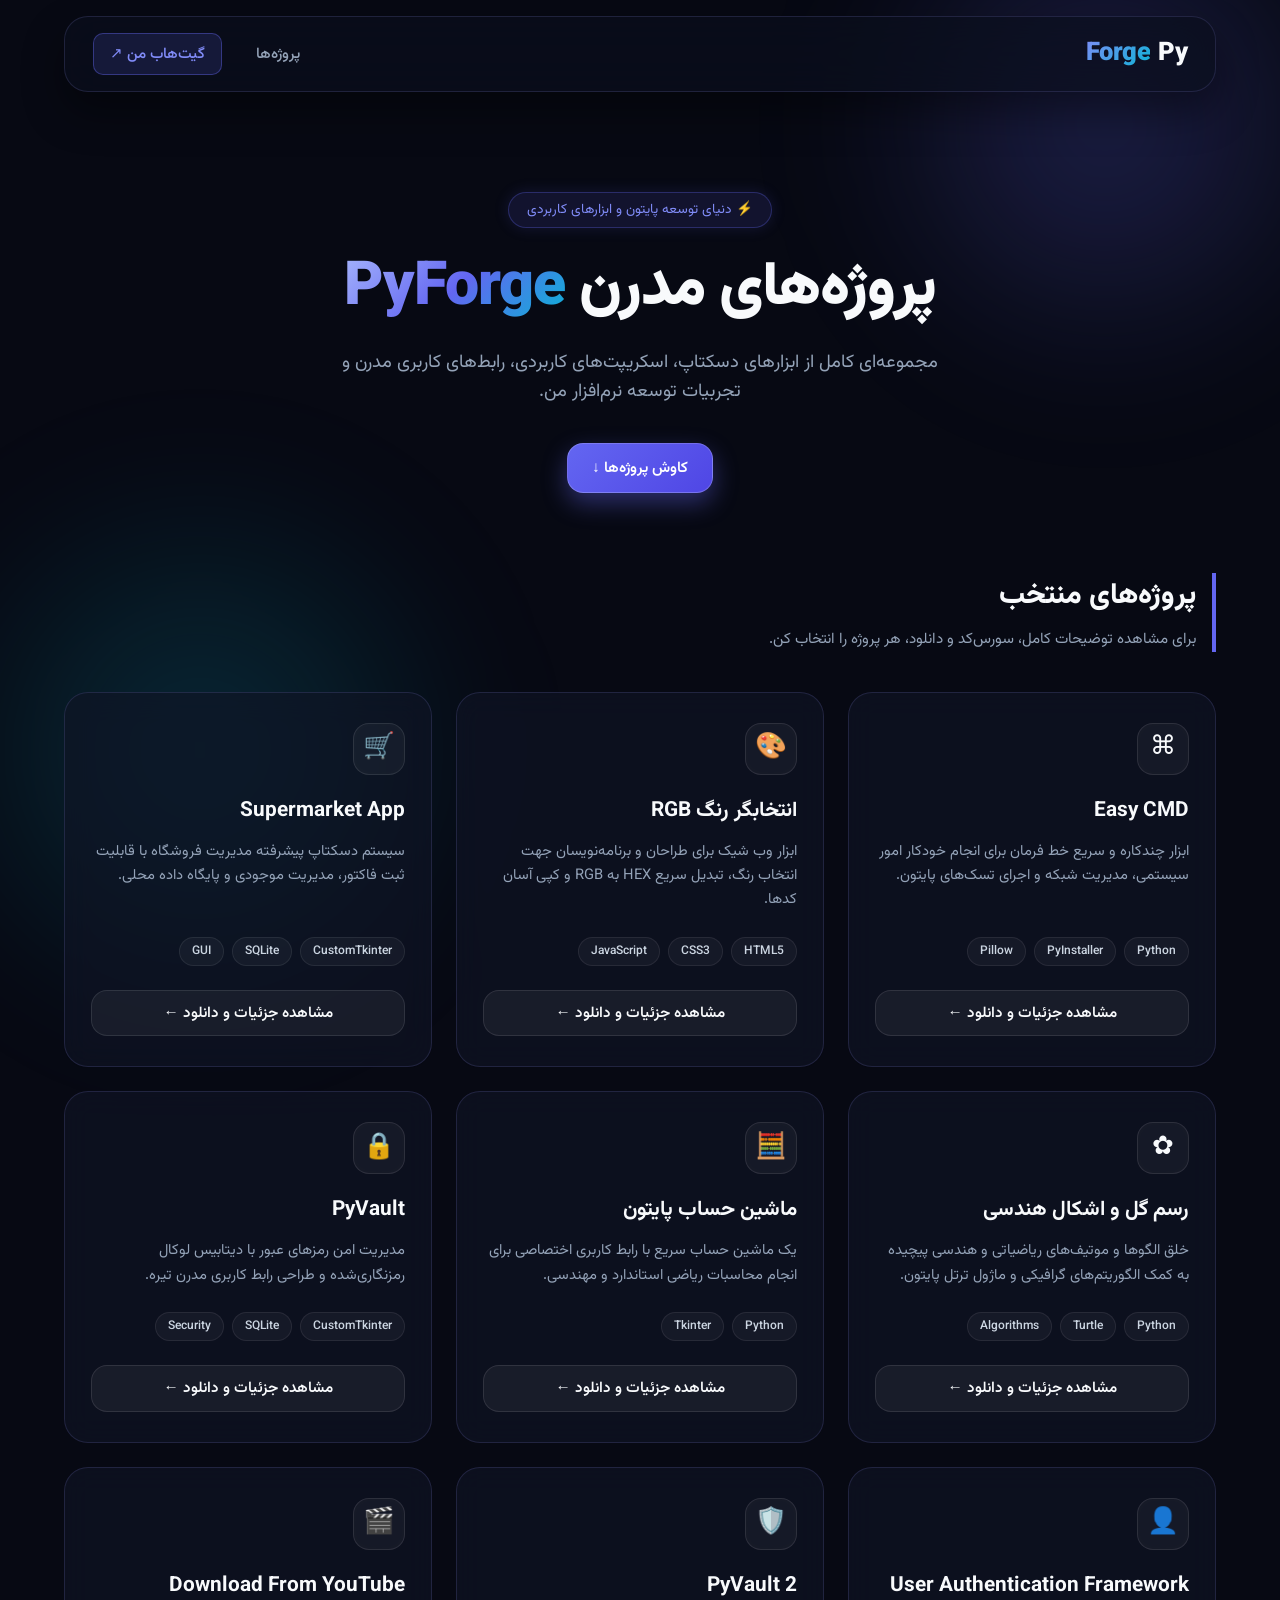
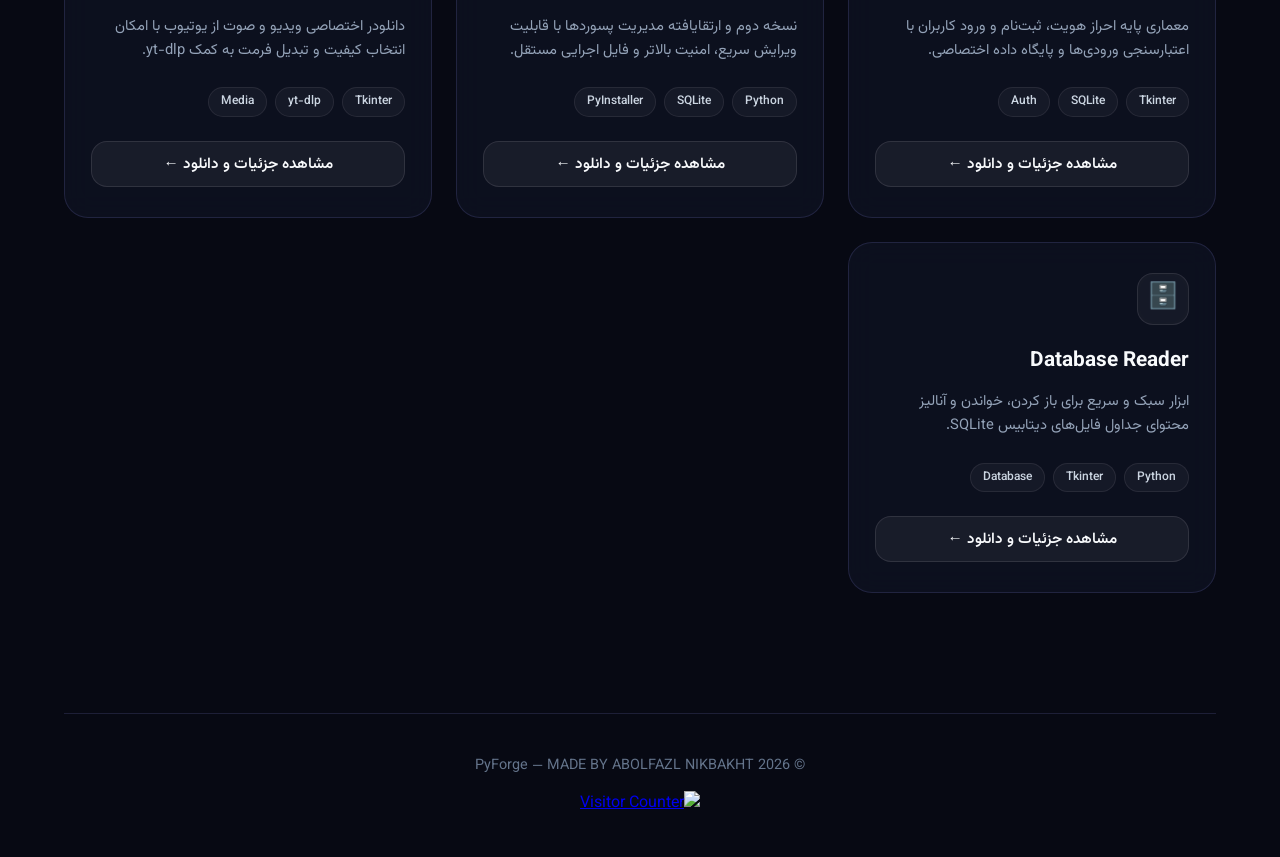
==== commit c0d9f4fc: "Update index.html" ====
--- a/index.html
+++ b/index.html
@@ -3,177 +3,201 @@
 <head>
     <meta charset="UTF-8">
     <meta name="viewport" content="width=device-width, initial-scale=1.0">
-    <title>PyForge | Projects</title>
+    <title>PyForge | مهندسی و ساخت نرم‌افزار</title>
     <link rel="stylesheet" href="style.css">
-    <link href="https://fonts.googleapis.com/css2?family=Vazirmatn:wght@300;400;600;700;900&display=swap" rel="stylesheet">
 </head>
 <body>
+    <!-- پس‌زمینه‌های نوری نئونی -->
+    <div class="bg-glow-1"></div>
+    <div class="bg-glow-2"></div>
+
     <div class="container">
+        <!-- هدر شناور مدرن -->
         <header class="header">
-            <div class="container" style="padding: 0;">
+            <div class="header-inner">
                 <a class="logo" href="index.html">Py<span>Forge</span></a>
                 <nav class="nav">
                     <a class="nav-link" href="#projects">پروژه‌ها</a>
-                    <a class="nav-link" href="https://github.com/abolf55" target="_blank" rel="noopener noreferrer">گیت‌هاب</a>
+                    <a class="nav-link nav-btn" href="https://github.com/abolf55" target="_blank" rel="noopener noreferrer">گیت‌هاب من ↗</a>
                 </nav>
             </div>
         </header>
 
         <main>
+            <!-- بخش Hero چشم‌نواز -->
             <section class="hero">
-                <div class="hero-badge">● Python Developer & Creator</div>
-                <h1>پروژه‌های <span>PyForge</span></h1>
-                <p>مجموعه‌ای از پروژه‌های پایتون، ابزارهای کاربردی، رابط‌های گرافیکی و تجربه‌های من در برنامه‌نویسی.</p>
-                <a class="btn primary" href="#projects">دیدن پروژه‌ها ↓</a>
+                <div class="hero-badge">⚡ دنیای توسعه پایتون و ابزارهای کاربردی</div>
+                <h1>پروژه‌های مدرن <span>PyForge</span></h1>
+                <p>مجموعه‌ای کامل از ابزارهای دسکتاپ، اسکریپت‌های کاربردی، رابط‌های کاربری مدرن و تجربیات توسعه نرم‌افزار من.</p>
+                <a class="btn btn-primary" href="#projects">کاوش پروژه‌ها ↓</a>
             </section>
 
+            <!-- گرید پروژه‌ها -->
             <section class="projects-section" id="projects">
                 <div class="section-header">
-                    <div>
-                        <h2 class="section-title">پروژه‌های منتخب</h2>
-                        <p class="section-subtitle">برای مشاهده توضیحات و دانلود، روی هر پروژه کلیک کن.</p>
-                    </div>
+                    <h2 class="section-title">پروژه‌های منتخب</h2>
+                    <p class="section-subtitle">برای مشاهده توضیحات کامل، سورس‌کد و دانلود، هر پروژه را انتخاب کن.</p>
                 </div>
 
                 <div class="grid">
                     <!-- 1. Easy CMD -->
                     <article class="card">
-                        <div class="icon">⌘</div>
+                        <div class="card-top">
+                            <div class="card-icon">⌘</div>
+                        </div>
                         <h3>Easy CMD</h3>
-                        <p>ابزار چندکارهٔ CMD برای انجام سریع کارهای سیستمی، شبکه و پایتون.</p>
+                        <p>ابزار چندکاره و سریع خط فرمان برای انجام خودکار امور سیستمی، مدیریت شبکه و اجرای تسک‌های پایتون.</p>
                         <div class="tags">
                             <span class="tag">Python</span>
                             <span class="tag">PyInstaller</span>
                             <span class="tag">Pillow</span>
                         </div>
-                        <a class="btn secondary" href="pages/easy-cmd.html">مشاهدهٔ جزئیات ←</a>
+                        <a class="btn btn-card" href="pages/easy-cmd.html">مشاهده جزئیات و دانلود ←</a>
                     </article>
 
                     <!-- 2. RGB Color Picker -->
                     <article class="card">
-                        <div class="icon">🎨</div>
+                        <div class="card-top">
+                            <div class="card-icon">🎨</div>
+                        </div>
                         <h3>انتخابگر رنگ RGB</h3>
-                        <p>ابزار وب برای انتخاب رنگ، تبدیل HEX به RGB و کپی سریع کد رنگ.</p>
-                        <div class="tags">
-                            <span class="tag">HTML</span>
-                            <span class="tag">CSS</span>
+                        <p>ابزار وب شیک برای طراحان و برنامه‌نویسان جهت انتخاب رنگ، تبدیل سریع HEX به RGB و کپی آسان کدها.</p>
+                        <div class="tags">
+                            <span class="tag">HTML5</span>
+                            <span class="tag">CSS3</span>
                             <span class="tag">JavaScript</span>
                         </div>
-                        <a class="btn secondary" href="pages/rgb-color-picker.html">مشاهدهٔ جزئیات ←</a>
+                        <a class="btn btn-card" href="pages/rgb-color-picker.html">مشاهده جزئیات و دانلود ←</a>
                     </article>
 
                     <!-- 3. Supermarket App -->
                     <article class="card">
-                        <div class="icon">🛒</div>
+                        <div class="card-top">
+                            <div class="card-icon">🛒</div>
+                        </div>
                         <h3>Supermarket App</h3>
-                        <p>یک برنامهٔ دسکتاپ با رابط گرافیکی برای مدیریت فروشگاه یا سوپرمارکت.</p>
-                        <div class="tags">
-                            <span class="tag">Python</span>
+                        <p>سیستم دسکتاپ پیشرفته مدیریت فروشگاه با قابلیت ثبت فاکتور، مدیریت موجودی و پایگاه داده محلی.</p>
+                        <div class="tags">
                             <span class="tag">CustomTkinter</span>
                             <span class="tag">SQLite</span>
-                        </div>
-                        <a class="btn secondary" href="pages/supermarket-app.html">مشاهدهٔ جزئیات ←</a>
+                            <span class="tag">GUI</span>
+                        </div>
+                        <a class="btn btn-card" href="pages/supermarket-app.html">مشاهده جزئیات و دانلود ←</a>
                     </article>
 
                     <!-- 4. Turtle Flowers -->
                     <article class="card">
-                        <div class="icon">✿</div>
-                        <h3>رسم شکل و گل‌های تو در تو</h3>
-                        <p>برنامه‌ای گرافیکی و آموزشی برای تولید نقش‌ها و الگوهای زیبا.</p>
+                        <div class="card-top">
+                            <div class="card-icon">✿</div>
+                        </div>
+                        <h3>رسم گل و اشکال هندسی</h3>
+                        <p>خلق الگوها و موتیف‌های ریاضیاتی و هندسی پیچیده به کمک الگوریتم‌های گرافیکی و ماژول ترتل پایتون.</p>
                         <div class="tags">
                             <span class="tag">Python</span>
                             <span class="tag">Turtle</span>
-                            <span class="tag">Tkinter</span>
-                        </div>
-                        <a class="btn secondary" href="pages/turtle-flowers.html">مشاهدهٔ جزئیات ←</a>
+                            <span class="tag">Algorithms</span>
+                        </div>
+                        <a class="btn btn-card" href="pages/turtle-flowers.html">مشاهده جزئیات و دانلود ←</a>
                     </article>
 
                     <!-- 5. Calculator -->
                     <article class="card">
-                        <div class="icon">₽</div> 
+                        <div class="card-top">
+                            <div class="card-icon">🧮</div> 
+                        </div>
                         <h3>ماشین حساب پایتون</h3>
-                        <p>یک ماشین حساب ساده و کاربردی با رابط گرافیکی پایتون.</p>
-                        <div class="tags">
-                            <span class="tag">Python</span>
-                            <span class="tag">Tkinter</span>
-                        </div>
-                        <a class="btn secondary" href="pages/calculator.html">مشاهدهٔ جزئیات ←</a>
+                        <p>یک ماشین حساب سریع با رابط کاربری اختصاصی برای انجام محاسبات ریاضی استاندارد و مهندسی.</p>
+                        <div class="tags">
+                            <span class="tag">Python</span>
+                            <span class="tag">Tkinter</span>
+                        </div>
+                        <a class="btn btn-card" href="pages/calculator.html">مشاهده جزئیات و دانلود ←</a>
                     </article>
 
                     <!-- 6. PyVault -->
                     <article class="card">
-                        <div class="icon">🔒</div> 
+                        <div class="card-top">
+                            <div class="card-icon">🔒</div> 
+                        </div>
                         <h3>PyVault</h3>
-                        <p>مدیریت امن رمز عبور با رابط کاربری گرافیکی و ذخیره‌سازی محلی.</p>
-                        <div class="tags">
-                            <span class="tag">Python</span>
+                        <p>مدیریت امن رمزهای عبور با دیتابیس لوکال رمزنگاری‌شده و طراحی رابط کاربری مدرن تیره.</p>
+                        <div class="tags">
                             <span class="tag">CustomTkinter</span>
                             <span class="tag">SQLite</span>
-                        </div>
-                        <a class="btn secondary" href="pages/pyvault.html">مشاهدهٔ جزئیات ←</a>
+                            <span class="tag">Security</span>
+                        </div>
+                        <a class="btn btn-card" href="pages/pyvault.html">مشاهده جزئیات و دانلود ←</a>
                     </article>
 
                     <!-- 7. Auth Framework -->
                     <article class="card">
-                        <div class="icon">👤</div> 
+                        <div class="card-top">
+                            <div class="card-icon">👤</div> 
+                        </div>
                         <h3>User Authentication Framework</h3>
-                        <p>چارچوب امن برای ثبت‌نام و ورود کاربران با پایگاه داده اختصاصی.</p>
-                        <div class="tags">
-                            <span class="tag">Python</span>
-                            <span class="tag">Tkinter</span>
-                            <span class="tag">SQLite</span>
-                        </div>
-                        <a class="btn secondary" href="pages/auth-framework.html">مشاهدهٔ جزئیات ←</a>
+                        <p>معماری پایه احراز هویت، ثبت‌نام و ورود کاربران با اعتبارسنجی ورودی‌ها و پایگاه داده اختصاصی.</p>
+                        <div class="tags">
+                            <span class="tag">Tkinter</span>
+                            <span class="tag">SQLite</span>
+                            <span class="tag">Auth</span>
+                        </div>
+                        <a class="btn btn-card" href="pages/auth-framework.html">مشاهده جزئیات و دانلود ←</a>
                     </article>
 
                     <!-- 8. PyVault 2 -->
                     <article class="card">
-                        <div class="icon">🛡️</div> 
+                        <div class="card-top">
+                            <div class="card-icon">🛡️</div> 
+                        </div>
                         <h3>PyVault 2</h3>
-                        <p>سامانه پیشرفته مدیریت رمزهای عبور برای تولید، ذخیره و ویرایش امن رمزها.</p>
-                        <div class="tags">
-                            <span class="tag">Python</span>
-                            <span class="tag">Tkinter</span>
+                        <p>نسخه دوم و ارتقایافته مدیریت پسوردها با قابلیت ویرایش سریع، امنیت بالاتر و فایل اجرایی مستقل.</p>
+                        <div class="tags">
+                            <span class="tag">Python</span>
                             <span class="tag">SQLite</span>
                             <span class="tag">PyInstaller</span>
                         </div>
-                        <a class="btn secondary" href="pages/pyvault2.html">مشاهدهٔ جزئیات ←</a>
+                        <a class="btn btn-card" href="pages/pyvault2.html">مشاهده جزئیات و دانلود ←</a>
                     </article>
 
                     <!-- 9. YouTube Downloader -->
                     <article class="card">
-                        <div class="icon">🎬</div>
+                        <div class="card-top">
+                            <div class="card-icon">🎬</div>
+                        </div>
                         <h3>Download From YouTube</h3>
-                        <p>دانلود ویدئو و صوت از یوتیوب با کیفیت دلخواه.</p>
-                        <div class="tags">
-                            <span class="tag">Python</span>
+                        <p>دانلودر اختصاصی ویدیو و صوت از یوتیوب با امکان انتخاب کیفیت و تبدیل فرمت به کمک yt-dlp.</p>
+                        <div class="tags">
                             <span class="tag">Tkinter</span>
                             <span class="tag">yt-dlp</span>
-                        </div>
-                        <a class="btn secondary" href="pages/download-from-youtube.html">مشاهدهٔ جزئیات ←</a>
+                            <span class="tag">Media</span>
+                        </div>
+                        <a class="btn btn-card" href="pages/download-from-youtube.html">مشاهده جزئیات و دانلود ←</a>
                     </article>
 
                     <!-- 10. Database Reader -->
                     <article class="card">
-                        <div class="icon">🗄️</div>
-                        <h3>Database_reader</h3>
-                        <p>خواندن و مشاهده آسان محتوای فایل‌های دیتابیس با برنامه DATABASE_READER.</p>
-                        <div class="tags">
-                            <span class="tag">Python</span>
-                            <span class="tag">Tkinter</span>
-                            <span class="tag">SQLite</span>
-                        </div>
-                        <a class="btn secondary" href="pages/database-viewer.html">مشاهدهٔ جزئیات ←</a>
+                        <div class="card-top">
+                            <div class="card-icon">🗄️</div>
+                        </div>
+                        <h3>Database Reader</h3>
+                        <p>ابزار سبک و سریع برای باز کردن، خواندن و آنالیز محتوای جداول فایل‌های دیتابیس SQLite.</p>
+                        <div class="tags">
+                            <span class="tag">Python</span>
+                            <span class="tag">Tkinter</span>
+                            <span class="tag">Database</span>
+                        </div>
+                        <a class="btn btn-card" href="pages/database-viewer.html">مشاهده جزئیات و دانلود ←</a>
                     </article>
                 </div>
             </section>
         </main>
 
+        <!-- فوتر -->
         <footer class="footer">
-            <p>ساخته‌شده توسط PyForge — 2026</p>
-            <div class="counter-badge" style="margin-top: 10px;">
+            <p>© 2026 PyForge — MADE BY ABOLFAZL NIKBAKHT</p>
+            <div class="counter-badge">
                 <a href="https://hits.seeyoufarm.com/" target="_blank" rel="noopener noreferrer">
-                    <img src="https://hits.seeyoufarm.com/api/count/incr/badge.svg?url=https%3A%2F%2Fabolf55.github.io%2Fpyforge%2F&count_bg=%236C63FF&title_bg=%23151522&icon=&icon_color=%23E7E7E7&title=views&edge_flat=false" alt="Visitor Counter">
+                    <img src="https://hits.seeyoufarm.com/api/count/incr/badge.svg?url=https%3A%2F%2Fabolf55.github.io%2Fpyforge%2F&count_bg=%236366f1&title_bg=%23101426&icon=&icon_color=%23E7E7E7&title=views&edge_flat=false" alt="Visitor Counter">
                 </a>
             </div>
         </footer>
--- a/style.css
+++ b/style.css
@@ -1,471 +1,377 @@
+@import url('https://fonts.googleapis.com/css2?family=Vazirmatn:wght@300;400;500;700;900&display=swap');
+
 :root {
-    --bg-main: #0b0d14;
-    --bg-card: rgba(18, 22, 34, 0.75);
-    --bg-card-hover: rgba(26, 32, 50, 0.85);
-    --border-color: rgba(255, 255, 255, 0.08);
-    --border-glow: rgba(108, 99, 255, 0.35);
-    --primary: #6c63ff;
-    --primary-glow: #8b83ff;
-    --accent-cyan: #00f2fe;
-    --accent-emerald: #10b981;
-    --text-main: #f3f4f6;
-    --text-muted: #9ca3af;
-    --radius-lg: 18px;
-    --radius-md: 12px;
-    --radius-sm: 8px;
-    --transition: all 0.3s cubic-bezier(0.16, 1, 0.3, 1);
+  --bg-dark: #070913;
+  --bg-card: rgba(16, 20, 38, 0.65);
+  --bg-card-hover: rgba(23, 30, 58, 0.85);
+  --border-glass: rgba(120, 119, 198, 0.2);
+  --border-glow: rgba(99, 102, 241, 0.6);
+  
+  --primary: #6366f1;
+  --primary-glow: #818cf8;
+  --accent-cyan: #06b6d4;
+  --accent-emerald: #10b981;
+  --text-main: #f8fafc;
+  --text-muted: #94a3b8;
+  --text-dim: #64748b;
+  
+  --radius-sm: 10px;
+  --radius-md: 16px;
+  --radius-lg: 24px;
+  --transition: all 0.35s cubic-bezier(0.4, 0, 0.2, 1);
 }
 
 * {
-    box-sizing: border-box;
-    margin: 0;
-    padding: 0;
-    font-family: 'Vazirmatn', -apple-system, BlinkMacSystemFont, 'Segoe UI', Roboto, sans-serif;
+  margin: 0;
+  padding: 0;
+  box-sizing: border-box;
+  font-family: 'Vazirmatn', sans-serif;
+  scroll-behavior: smooth;
 }
 
 body {
-    background-color: var(--bg-main);
-    color: var(--text-main);
-    min-height: 100vh;
-    line-height: 1.7;
-    position: relative;
-    overflow-x: hidden;
-    background-image: 
-        radial-gradient(at 0% 0%, rgba(108, 99, 255, 0.15) 0px, transparent 50%),
-        radial-gradient(at 100% 100%, rgba(0, 242, 254, 0.1) 0px, transparent 50%),
-        linear-gradient(rgba(255, 255, 255, 0.02) 1px, transparent 1px),
-        linear-gradient(90deg, rgba(255, 255, 255, 0.02) 1px, transparent 1px);
-    background-size: 100% 100%, 100% 100%, 40px 40px, 40px 40px;
+  background-color: var(--bg-dark);
+  color: var(--text-main);
+  min-height: 100vh;
+  position: relative;
+  overflow-x: hidden;
+  line-height: 1.6;
+}
+
+/* پس‌زمینه زنده و متحرک با اورب‌های نوری */
+.bg-glow-1 {
+  position: fixed;
+  top: -150px;
+  right: -100px;
+  width: 550px;
+  height: 550px;
+  background: radial-gradient(circle, rgba(99, 102, 241, 0.25) 0%, rgba(0,0,0,0) 70%);
+  z-index: -1;
+  pointer-events: none;
+  filter: blur(60px);
+}
+
+.bg-glow-2 {
+  position: fixed;
+  bottom: -150px;
+  left: -100px;
+  width: 600px;
+  height: 600px;
+  background: radial-gradient(circle, rgba(6, 182, 212, 0.2) 0%, rgba(0,0,0,0) 70%);
+  z-index: -1;
+  pointer-events: none;
+  filter: blur(60px);
 }
 
 .container {
-    max-width: 1200px;
-    margin: 0 auto;
-    padding: 0 24px;
-}
-
-/* Header */
+  max-width: 1200px;
+  margin: 0 auto;
+  padding: 0 24px;
+}
+
+/* هدر شیشه‌ای و چسبنده */
 .header {
-    position: sticky;
-    top: 0;
-    z-index: 100;
-    background: rgba(11, 13, 20, 0.8);
-    backdrop-filter: blur(16px);
-    -webkit-backdrop-filter: blur(16px);
-    border-bottom: 1px solid var(--border-color);
-    padding: 16px 0;
-}
-
-.header .container {
-    display: flex;
-    justify-content: space-between;
-    align-items: center;
+  position: sticky;
+  top: 16px;
+  z-index: 100;
+  backdrop-filter: blur(20px);
+  -webkit-backdrop-filter: blur(20px);
+  background: rgba(11, 15, 29, 0.7);
+  border: 1px solid var(--border-glass);
+  border-radius: var(--radius-lg);
+  margin: 16px auto 40px auto;
+  max-width: 1200px;
+  box-shadow: 0 20px 40px rgba(0, 0, 0, 0.4);
+}
+
+.header-inner {
+  display: flex;
+  justify-content: space-between;
+  align-items: center;
+  padding: 16px 28px;
 }
 
 .logo {
-    font-size: 1.4rem;
-    font-weight: 900;
-    color: #fff;
-    text-decoration: none;
-    letter-spacing: -0.5px;
-    display: flex;
-    align-items: center;
-    gap: 8px;
-    background: linear-gradient(135deg, #fff 40%, var(--primary-glow));
-    -webkit-background-clip: text;
-    -webkit-text-fill-color: transparent;
+  font-size: 1.6rem;
+  font-weight: 900;
+  text-decoration: none;
+  color: var(--text-main);
+  letter-spacing: -0.5px;
+  display: flex;
+  align-items: center;
+  gap: 8px;
+}
+
+.logo span {
+  background: linear-gradient(135deg, var(--primary-glow), var(--accent-cyan));
+  -webkit-background-clip: text;
+  -webkit-text-fill-color: transparent;
 }
 
 .nav {
-    display: flex;
-    gap: 20px;
-}
-
-.nav a {
-    color: var(--text-muted);
-    text-decoration: none;
-    font-size: 0.95rem;
-    font-weight: 500;
-    transition: var(--transition);
-    padding: 6px 12px;
-    border-radius: var(--radius-sm);
-}
-
-.nav a:hover {
-    color: #fff;
-    background: rgba(255, 255, 255, 0.05);
-}
-
-/* Hero Section */
+  display: flex;
+  gap: 18px;
+  align-items: center;
+}
+
+.nav-link {
+  color: var(--text-muted);
+  text-decoration: none;
+  font-weight: 500;
+  font-size: 0.95rem;
+  padding: 8px 16px;
+  border-radius: var(--radius-sm);
+  transition: var(--transition);
+}
+
+.nav-link:hover {
+  color: var(--text-main);
+  background: rgba(255, 255, 255, 0.05);
+}
+
+.nav-btn {
+  background: rgba(99, 102, 241, 0.15);
+  border: 1px solid rgba(99, 102, 241, 0.4);
+  color: var(--primary-glow) !important;
+}
+
+.nav-btn:hover {
+  background: var(--primary);
+  color: #fff !important;
+  box-shadow: 0 0 20px rgba(99, 102, 241, 0.5);
+}
+
+/* بخش Hero فوق‌العاده شیک */
 .hero {
-    padding: 90px 0 60px;
-    text-align: center;
-    position: relative;
+  text-align: center;
+  padding: 60px 20px 80px;
+  display: flex;
+  flex-direction: column;
+  align-items: center;
 }
 
 .hero-badge {
-    display: inline-flex;
-    align-items: center;
-    gap: 8px;
-    background: rgba(108, 99, 255, 0.12);
-    border: 1px solid rgba(108, 99, 255, 0.3);
-    color: var(--primary-glow);
-    padding: 6px 16px;
-    border-radius: 99px;
-    font-size: 0.85rem;
-    font-weight: 600;
-    margin-bottom: 24px;
+  display: inline-flex;
+  align-items: center;
+  gap: 8px;
+  background: rgba(99, 102, 241, 0.12);
+  border: 1px solid rgba(99, 102, 241, 0.3);
+  padding: 6px 18px;
+  border-radius: 999px;
+  font-size: 0.85rem;
+  color: var(--primary-glow);
+  margin-bottom: 24px;
+  box-shadow: 0 0 15px rgba(99, 102, 241, 0.15);
 }
 
 .hero h1 {
-    font-size: 3.2rem;
-    font-weight: 900;
-    line-height: 1.2;
-    margin-bottom: 18px;
-    letter-spacing: -1px;
-    background: linear-gradient(180deg, #ffffff 0%, #cbd5e1 100%);
-    -webkit-background-clip: text;
-    -webkit-text-fill-color: transparent;
+  font-size: clamp(2.2rem, 5vw, 3.8rem);
+  font-weight: 900;
+  line-height: 1.25;
+  margin-bottom: 20px;
+  letter-spacing: -1px;
 }
 
 .hero h1 span {
-    background: linear-gradient(135deg, var(--primary) 0%, var(--accent-cyan) 100%);
-    -webkit-background-clip: text;
-    -webkit-text-fill-color: transparent;
+  background: linear-gradient(135deg, #a5b4fc 0%, #6366f1 50%, #06b6d4 100%);
+  -webkit-background-clip: text;
+  -webkit-text-fill-color: transparent;
+  display: inline-block;
 }
 
 .hero p {
-    font-size: 1.15rem;
-    color: var(--text-muted);
-    max-width: 620px;
-    margin: 0 auto 30px;
-    font-weight: 400;
-}
-
-/* Projects Section */
+  font-size: 1.15rem;
+  color: var(--text-muted);
+  max-width: 650px;
+  margin-bottom: 36px;
+  font-weight: 400;
+}
+
+/* پروژه‌ها */
 .projects-section {
-    padding: 40px 0 100px;
+  padding-bottom: 80px;
 }
 
 .section-header {
-    display: flex;
-    justify-content: space-between;
-    align-items: flex-end;
-    margin-bottom: 36px;
+  margin-bottom: 40px;
+  display: flex;
+  flex-direction: column;
+  gap: 8px;
+  border-right: 4px solid var(--primary);
+  padding-right: 16px;
 }
 
 .section-title {
-    font-size: 1.8rem;
-    font-weight: 800;
-    color: #fff;
+  font-size: 1.8rem;
+  font-weight: 800;
+  color: var(--text-main);
 }
 
 .section-subtitle {
-    color: var(--text-muted);
-    font-size: 0.95rem;
-    margin-top: 4px;
-}
-
-/* Grid & Cards */
+  color: var(--text-muted);
+  font-size: 0.95rem;
+}
+
+/* گرید کارت‌ها */
 .grid {
-    display: grid;
-    grid-template-columns: repeat(auto-fill, minmax(320px, 1fr));
-    gap: 24px;
+  display: grid;
+  grid-template-columns: repeat(auto-fill, minmax(340px, 1fr));
+  gap: 24px;
 }
 
 .card {
-    background: var(--bg-card);
-    backdrop-filter: blur(12px);
-    -webkit-backdrop-filter: blur(12px);
-    border: 1px solid var(--border-color);
-    border-radius: var(--radius-lg);
-    padding: 26px;
-    display: flex;
-    flex-direction: column;
-    position: relative;
-    overflow: hidden;
-    transition: var(--transition);
+  position: relative;
+  background: var(--bg-card);
+  border: 1px solid var(--border-glass);
+  border-radius: var(--radius-lg);
+  padding: 30px 26px;
+  display: flex;
+  flex-direction: column;
+  backdrop-filter: blur(14px);
+  -webkit-backdrop-filter: blur(14px);
+  transition: var(--transition);
+  overflow: hidden;
 }
 
 .card::before {
-    content: "";
-    position: absolute;
-    top: 0;
-    left: 0;
-    right: 0;
-    height: 1px;
-    background: linear-gradient(90deg, transparent, rgba(255, 255, 255, 0.15), transparent);
-    opacity: 0;
-    transition: var(--transition);
+  content: '';
+  position: absolute;
+  top: 0;
+  left: 0;
+  right: 0;
+  height: 2px;
+  background: linear-gradient(90deg, transparent, rgba(99, 102, 241, 0.8), rgba(6, 182, 212, 0.8), transparent);
+  opacity: 0;
+  transition: var(--transition);
 }
 
 .card:hover {
-    transform: translateY(-6px);
-    border-color: var(--border-glow);
-    background: var(--bg-card-hover);
-    box-shadow: 0 18px 36px -12px rgba(0, 0, 0, 0.5), 0 0 24px -6px rgba(108, 99, 255, 0.2);
+  transform: translateY(-8px);
+  background: var(--bg-card-hover);
+  border-color: var(--border-glow);
+  box-shadow: 0 20px 40px -15px rgba(99, 102, 241, 0.25);
 }
 
 .card:hover::before {
-    opacity: 1;
-}
-
-.card .icon {
-    width: 48px;
-    height: 48px;
-    border-radius: var(--radius-md);
-    background: rgba(255, 255, 255, 0.04);
-    border: 1px solid rgba(255, 255, 255, 0.08);
-    display: flex;
-    align-items: center;
-    justify-content: center;
-    font-size: 1.5rem;
-    margin-bottom: 18px;
+  opacity: 1;
+}
+
+.card-top {
+  display: flex;
+  align-items: center;
+  justify-content: space-between;
+  margin-bottom: 20px;
+}
+
+.card-icon {
+  width: 52px;
+  height: 52px;
+  background: rgba(255, 255, 255, 0.04);
+  border: 1px solid rgba(255, 255, 255, 0.1);
+  border-radius: var(--radius-md);
+  display: flex;
+  align-items: center;
+  justify-content: center;
+  font-size: 1.6rem;
+  box-shadow: inset 0 0 12px rgba(255, 255, 255, 0.02);
 }
 
 .card h3 {
-    font-size: 1.25rem;
-    font-weight: 700;
-    color: #fff;
-    margin-bottom: 10px;
+  font-size: 1.3rem;
+  font-weight: 700;
+  margin-bottom: 12px;
+  color: var(--text-main);
 }
 
 .card p {
-    color: var(--text-muted);
-    font-size: 0.92rem;
-    line-height: 1.6;
-    margin-bottom: 20px;
-    flex-grow: 1;
-}
-
-/* Tags */
+  color: var(--text-muted);
+  font-size: 0.92rem;
+  line-height: 1.65;
+  margin-bottom: 24px;
+  flex-grow: 1;
+}
+
 .tags {
-    display: flex;
-    flex-wrap: wrap;
-    gap: 8px;
-    margin-bottom: 22px;
+  display: flex;
+  flex-wrap: wrap;
+  gap: 8px;
+  margin-bottom: 24px;
 }
 
 .tag {
-    font-size: 0.75rem;
-    font-weight: 600;
-    padding: 4px 10px;
-    border-radius: 99px;
-    background: rgba(255, 255, 255, 0.04);
-    color: #cbd5e1;
-    border: 1px solid rgba(255, 255, 255, 0.06);
-}
-
-/* Buttons */
+  background: rgba(255, 255, 255, 0.04);
+  border: 1px solid rgba(255, 255, 255, 0.08);
+  color: #cbd5e1;
+  padding: 4px 12px;
+  border-radius: 999px;
+  font-size: 0.75rem;
+  font-weight: 500;
+}
+
+/* دکمه‌ها */
 .btn {
-    display: inline-flex;
-    align-items: center;
-    justify-content: center;
-    gap: 8px;
-    padding: 10px 18px;
-    border-radius: var(--radius-md);
-    font-size: 0.92rem;
-    font-weight: 600;
-    text-decoration: none;
-    cursor: pointer;
-    transition: var(--transition);
-}
-
-.btn.primary {
-    background: linear-gradient(135deg, var(--primary) 0%, #5146e5 100%);
-    color: #fff;
-    box-shadow: 0 4px 14px rgba(108, 99, 255, 0.35);
-    border: none;
-}
-
-.btn.primary:hover {
-    box-shadow: 0 6px 20px rgba(108, 99, 255, 0.55);
-    transform: translateY(-2px);
-}
-
-.btn.secondary {
-    background: rgba(255, 255, 255, 0.05);
-    color: #fff;
-    border: 1px solid rgba(255, 255, 255, 0.1);
-    width: 100%;
-}
-
-.btn.secondary:hover {
-    background: rgba(255, 255, 255, 0.1);
-    border-color: rgba(255, 255, 255, 0.25);
-    color: var(--accent-cyan);
-}
-
-/* Project Detail Pages */
-.project-detail {
-    padding: 40px 24px 80px;
-}
-
-.back-link {
-    display: inline-flex;
-    align-items: center;
-    gap: 6px;
-    color: var(--text-muted);
-    text-decoration: none;
-    font-size: 0.9rem;
-    font-weight: 500;
-    margin-bottom: 24px;
-    transition: var(--transition);
-}
-
-.back-link:hover {
-    color: var(--accent-cyan);
-    transform: translateX(4px);
-}
-
-.project-hero {
-    display: flex;
-    align-items: center;
-    gap: 20px;
-    background: var(--bg-card);
-    border: 1px solid var(--border-color);
-    padding: 32px;
-    border-radius: var(--radius-lg);
-    margin-bottom: 30px;
-    backdrop-filter: blur(12px);
-}
-
-.project-hero .hero-icon {
-    width: 64px;
-    height: 64px;
-    border-radius: var(--radius-md);
-    background: rgba(108, 99, 255, 0.1);
-    border: 1px solid rgba(108, 99, 255, 0.25);
-    display: flex;
-    align-items: center;
-    justify-content: center;
-    font-size: 2rem;
-    flex-shrink: 0;
-}
-
-.project-hero h1 {
-    font-size: 1.8rem;
-    font-weight: 800;
-    color: #fff;
-    margin-bottom: 6px;
-}
-
-.hero-subtitle {
-    color: var(--text-muted);
-    font-size: 0.95rem;
-}
-
-.project-content-grid {
-    display: grid;
-    grid-template-columns: 2fr 1fr;
-    gap: 24px;
-}
-
-.section-card {
-    background: var(--bg-card);
-    border: 1px solid var(--border-color);
-    border-radius: var(--radius-lg);
-    padding: 26px;
-    margin-bottom: 24px;
-    backdrop-filter: blur(12px);
-}
-
-.section-card h2, .section-card h3 {
-    font-size: 1.25rem;
-    font-weight: 700;
-    color: #fff;
-    margin-bottom: 16px;
-    border-bottom: 1px solid var(--border-color);
-    padding-bottom: 10px;
-}
-
-.section-card p {
-    color: var(--text-muted);
-    font-size: 0.95rem;
-    line-height: 1.8;
-}
-
-.feature-list {
-    list-style: none;
-}
-
-.feature-list li {
-    position: relative;
-    padding-right: 22px;
-    color: var(--text-muted);
-    margin-bottom: 12px;
-    font-size: 0.95rem;
-}
-
-.feature-list li::before {
-    content: "✦";
-    position: absolute;
-    right: 0;
-    color: var(--primary-glow);
-}
-
-.tech-specs {
-    list-style: none;
-}
-
-.tech-specs li {
-    display: flex;
-    justify-content: space-between;
-    padding: 10px 0;
-    border-bottom: 1px solid rgba(255, 255, 255, 0.04);
-    font-size: 0.9rem;
-    color: var(--text-muted);
-}
-
-.tech-specs li strong {
-    color: #fff;
-    font-weight: 600;
-}
-
-.download-section {
-    text-align: center;
-    padding: 36px 26px;
-}
-
-.download-section .btn.primary {
-    width: auto;
-    font-size: 1rem;
-    padding: 14px 32px;
-    margin-top: 14px;
-}
-
-/* Counter & Footer */
+  display: inline-flex;
+  align-items: center;
+  justify-content: center;
+  gap: 8px;
+  padding: 12px 24px;
+  border-radius: var(--radius-md);
+  text-decoration: none;
+  font-weight: 600;
+  font-size: 0.95rem;
+  transition: var(--transition);
+  cursor: pointer;
+}
+
+.btn-primary {
+  background: linear-gradient(135deg, #6366f1 0%, #4f46e5 100%);
+  color: #ffffff;
+  border: 1px solid rgba(255, 255, 255, 0.2);
+  box-shadow: 0 10px 25px rgba(99, 102, 241, 0.4);
+}
+
+.btn-primary:hover {
+  box-shadow: 0 15px 35px rgba(99, 102, 241, 0.6);
+  transform: scale(1.03);
+}
+
+.btn-card {
+  width: 100%;
+  background: rgba(255, 255, 255, 0.05);
+  border: 1px solid rgba(255, 255, 255, 0.1);
+  color: var(--text-main);
+  padding: 10px 18px;
+}
+
+.btn-card:hover {
+  background: var(--primary);
+  border-color: var(--primary);
+  color: #fff;
+  box-shadow: 0 8px 20px rgba(99, 102, 241, 0.35);
+}
+
+/* فوتر مدرن */
 .footer {
-    border-top: 1px solid var(--border-color);
-    padding: 40px 0 30px;
-    text-align: center;
-    background: rgba(11, 13, 20, 0.8);
+  border-top: 1px solid var(--border-glass);
+  padding: 40px 0;
+  text-align: center;
+  margin-top: 40px;
 }
 
 .footer p {
-    color: var(--text-muted);
-    font-size: 0.85rem;
-    margin-bottom: 16px;
+  color: var(--text-dim);
+  font-size: 0.9rem;
 }
 
 .counter-badge {
-    display: inline-flex;
-    padding: 4px;
-    background: rgba(255, 255, 255, 0.03);
-    border: 1px solid var(--border-color);
-    border-radius: var(--radius-sm);
-}
-
-/* Responsive */
-@media (max-width: 860px) {
-    .project-content-grid {
-        grid-template-columns: 1fr;
-    }
-    .hero h1 {
-        font-size: 2.2rem;
-    }
-    .project-hero {
-        flex-direction: column;
-        text-align: center;
-    }
-}
+  margin-top: 14px;
+}
+
+@media (max-width: 768px) {
+  .grid {
+    grid-template-columns: 1fr;
+  }
+  .hero h1 {
+    font-size: 2.2rem;
+  }
+}
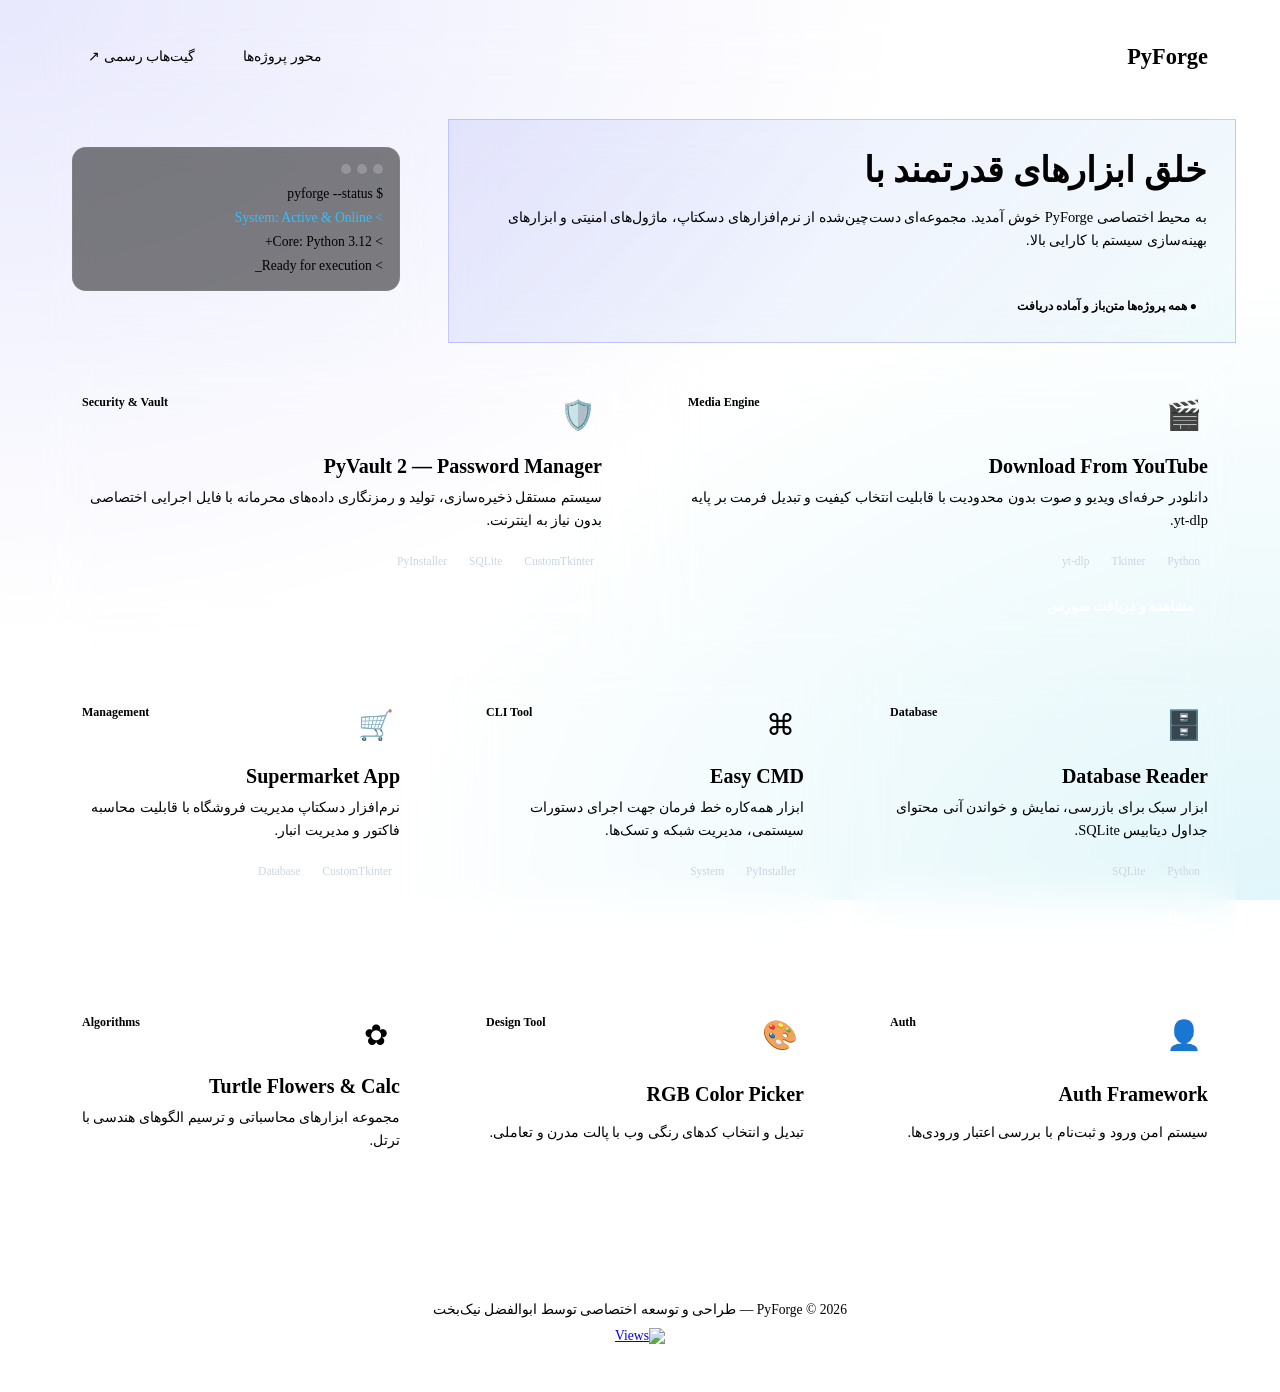
==== commit 3ec5f342: "Update index.html" ====
--- a/index.html
+++ b/index.html
@@ -3,201 +3,170 @@
 <head>
     <meta charset="UTF-8">
     <meta name="viewport" content="width=device-width, initial-scale=1.0">
-    <title>PyForge | مهندسی و ساخت نرم‌افزار</title>
+    <title>PyForge | اکوسیستم نرم‌افزاری پایتون</title>
     <link rel="stylesheet" href="style.css">
 </head>
 <body>
-    <!-- پس‌زمینه‌های نوری نئونی -->
-    <div class="bg-glow-1"></div>
-    <div class="bg-glow-2"></div>
-
-    <div class="container">
-        <!-- هدر شناور مدرن -->
-        <header class="header">
-            <div class="header-inner">
-                <a class="logo" href="index.html">Py<span>Forge</span></a>
-                <nav class="nav">
-                    <a class="nav-link" href="#projects">پروژه‌ها</a>
-                    <a class="nav-link nav-btn" href="https://github.com/abolf55" target="_blank" rel="noopener noreferrer">گیت‌هاب من ↗</a>
-                </nav>
-            </div>
+    <div class="wrapper">
+        <!-- نوار ناوبری -->
+        <header class="navbar">
+            <a class="brand" href="index.html">
+                <span>PyForge</span>
+                <span class="brand-badge">2026 Core</span>
+            </a>
+            <nav class="nav-links">
+                <a href="#hub">محور پروژه‌ها</a>
+                <a href="https://github.com/abolf55" target="_blank" rel="noopener noreferrer">گیت‌هاب رسمی ↗</a>
+            </nav>
         </header>
 
-        <main>
-            <!-- بخش Hero چشم‌نواز -->
-            <section class="hero">
-                <div class="hero-badge">⚡ دنیای توسعه پایتون و ابزارهای کاربردی</div>
-                <h1>پروژه‌های مدرن <span>PyForge</span></h1>
-                <p>مجموعه‌ای کامل از ابزارهای دسکتاپ، اسکریپت‌های کاربردی، رابط‌های کاربری مدرن و تجربیات توسعه نرم‌افزار من.</p>
-                <a class="btn btn-primary" href="#projects">کاوش پروژه‌ها ↓</a>
-            </section>
+        <!-- شبکه بنتو (Bento Hub) -->
+        <main class="bento-grid" id="hub">
+            
+            <!-- باکس اصلی هیرو (بزرگ) -->
+            <div class="bento-item col-8 hero-box">
+                <div>
+                    <h1>خلق ابزارهای قدرتمند با <span>پایتون و مهندسی معکوس</span></h1>
+                    <p>به محیط اختصاصی PyForge خوش آمدید. مجموعه‌ای دست‌چین‌شده از نرم‌افزارهای دسکتاپ، ماژول‌های امنیتی و ابزارهای بهینه‌سازی سیستم با کارایی بالا.</p>
+                </div>
+                <div style="margin-top: 24px;">
+                    <span class="bento-tag">● همه پروژه‌ها متن‌باز و آماده دریافت</span>
+                </div>
+            </div>
 
-            <!-- گرید پروژه‌ها -->
-            <section class="projects-section" id="projects">
-                <div class="section-header">
-                    <h2 class="section-title">پروژه‌های منتخب</h2>
-                    <p class="section-subtitle">برای مشاهده توضیحات کامل، سورس‌کد و دانلود، هر پروژه را انتخاب کن.</p>
+            <!-- ترمینال ویجت زنده -->
+            <div class="bento-item col-4">
+                <div class="terminal-widget">
+                    <div class="terminal-header">
+                        <div class="dot"></div>
+                        <div class="dot"></div>
+                        <div class="dot"></div>
+                    </div>
+                    <div>$ pyforge --status</div>
+                    <div style="color: #38bdf8;">> System: Active & Online</div>
+                    <div style="color: var(--amber);">> Core: Python 3.12+</div>
+                    <div>> Ready for execution_</div>
                 </div>
+            </div>
 
-                <div class="grid">
-                    <!-- 1. Easy CMD -->
-                    <article class="card">
-                        <div class="card-top">
-                            <div class="card-icon">⌘</div>
-                        </div>
-                        <h3>Easy CMD</h3>
-                        <p>ابزار چندکاره و سریع خط فرمان برای انجام خودکار امور سیستمی، مدیریت شبکه و اجرای تسک‌های پایتون.</p>
-                        <div class="tags">
-                            <span class="tag">Python</span>
-                            <span class="tag">PyInstaller</span>
-                            <span class="tag">Pillow</span>
-                        </div>
-                        <a class="btn btn-card" href="pages/easy-cmd.html">مشاهده جزئیات و دانلود ←</a>
-                    </article>
+            <!-- پروژه ۱: YouTube Downloader (شاخص و عریض) -->
+            <div class="bento-item col-6">
+                <div class="bento-header">
+                    <div class="bento-icon">🎬</div>
+                    <span class="bento-tag">Media Engine</span>
+                </div>
+                <h3>Download From YouTube</h3>
+                <p>دانلودر حرفه‌ای ویدیو و صوت بدون محدودیت با قابلیت انتخاب کیفیت و تبدیل فرمت بر پایه yt-dlp.</p>
+                <div class="tech-stack">
+                    <span class="tech-pill">Python</span>
+                    <span class="tech-pill">Tkinter</span>
+                    <span class="tech-pill">yt-dlp</span>
+                </div>
+                <a class="bento-link" href="pages/download-from-youtube.html">مشاهده و دریافت سورس <span>←</span></a>
+            </div>
 
-                    <!-- 2. RGB Color Picker -->
-                    <article class="card">
-                        <div class="card-top">
-                            <div class="card-icon">🎨</div>
-                        </div>
-                        <h3>انتخابگر رنگ RGB</h3>
-                        <p>ابزار وب شیک برای طراحان و برنامه‌نویسان جهت انتخاب رنگ، تبدیل سریع HEX به RGB و کپی آسان کدها.</p>
-                        <div class="tags">
-                            <span class="tag">HTML5</span>
-                            <span class="tag">CSS3</span>
-                            <span class="tag">JavaScript</span>
-                        </div>
-                        <a class="btn btn-card" href="pages/rgb-color-picker.html">مشاهده جزئیات و دانلود ←</a>
-                    </article>
+            <!-- پروژه ۲: PyVault 2 (شاخص امنیتی) -->
+            <div class="bento-item col-6">
+                <div class="bento-header">
+                    <div class="bento-icon">🛡️</div>
+                    <span class="bento-tag">Security & Vault</span>
+                </div>
+                <h3>PyVault 2 — Password Manager</h3>
+                <p>سیستم مستقل ذخیره‌سازی، تولید و رمزنگاری داده‌های محرمانه با فایل اجرایی اختصاصی بدون نیاز به اینترنت.</p>
+                <div class="tech-stack">
+                    <span class="tech-pill">CustomTkinter</span>
+                    <span class="tech-pill">SQLite</span>
+                    <span class="tech-pill">PyInstaller</span>
+                </div>
+                <a class="bento-link" href="pages/pyvault2.html">مشاهده و دریافت سورس <span>←</span></a>
+            </div>
 
-                    <!-- 3. Supermarket App -->
-                    <article class="card">
-                        <div class="card-top">
-                            <div class="card-icon">🛒</div>
-                        </div>
-                        <h3>Supermarket App</h3>
-                        <p>سیستم دسکتاپ پیشرفته مدیریت فروشگاه با قابلیت ثبت فاکتور، مدیریت موجودی و پایگاه داده محلی.</p>
-                        <div class="tags">
-                            <span class="tag">CustomTkinter</span>
-                            <span class="tag">SQLite</span>
-                            <span class="tag">GUI</span>
-                        </div>
-                        <a class="btn btn-card" href="pages/supermarket-app.html">مشاهده جزئیات و دانلود ←</a>
-                    </article>
+            <!-- پروژه ۳: Database Reader -->
+            <div class="bento-item col-4">
+                <div class="bento-header">
+                    <div class="bento-icon">🗄️</div>
+                    <span class="bento-tag">Database</span>
+                </div>
+                <h3>Database Reader</h3>
+                <p>ابزار سبک برای بازرسی، نمایش و خواندن آنی محتوای جداول دیتابیس SQLite.</p>
+                <div class="tech-stack">
+                    <span class="tech-pill">Python</span>
+                    <span class="tech-pill">SQLite</span>
+                </div>
+                <a class="bento-link" href="pages/database-viewer.html">دریافت <span>←</span></a>
+            </div>
 
-                    <!-- 4. Turtle Flowers -->
-                    <article class="card">
-                        <div class="card-top">
-                            <div class="card-icon">✿</div>
-                        </div>
-                        <h3>رسم گل و اشکال هندسی</h3>
-                        <p>خلق الگوها و موتیف‌های ریاضیاتی و هندسی پیچیده به کمک الگوریتم‌های گرافیکی و ماژول ترتل پایتون.</p>
-                        <div class="tags">
-                            <span class="tag">Python</span>
-                            <span class="tag">Turtle</span>
-                            <span class="tag">Algorithms</span>
-                        </div>
-                        <a class="btn btn-card" href="pages/turtle-flowers.html">مشاهده جزئیات و دانلود ←</a>
-                    </article>
+            <!-- پروژه ۴: Easy CMD -->
+            <div class="bento-item col-4">
+                <div class="bento-header">
+                    <div class="bento-icon">⌘</div>
+                    <span class="bento-tag">CLI Tool</span>
+                </div>
+                <h3>Easy CMD</h3>
+                <p>ابزار همه‌کاره خط فرمان جهت اجرای دستورات سیستمی، مدیریت شبکه و تسک‌ها.</p>
+                <div class="tech-stack">
+                    <span class="tech-pill">PyInstaller</span>
+                    <span class="tech-pill">System</span>
+                </div>
+                <a class="bento-link" href="pages/easy-cmd.html">دریافت <span>←</span></a>
+            </div>
 
-                    <!-- 5. Calculator -->
-                    <article class="card">
-                        <div class="card-top">
-                            <div class="card-icon">🧮</div> 
-                        </div>
-                        <h3>ماشین حساب پایتون</h3>
-                        <p>یک ماشین حساب سریع با رابط کاربری اختصاصی برای انجام محاسبات ریاضی استاندارد و مهندسی.</p>
-                        <div class="tags">
-                            <span class="tag">Python</span>
-                            <span class="tag">Tkinter</span>
-                        </div>
-                        <a class="btn btn-card" href="pages/calculator.html">مشاهده جزئیات و دانلود ←</a>
-                    </article>
+            <!-- پروژه ۵: Supermarket App -->
+            <div class="bento-item col-4">
+                <div class="bento-header">
+                    <div class="bento-icon">🛒</div>
+                    <span class="bento-tag">Management</span>
+                </div>
+                <h3>Supermarket App</h3>
+                <p>نرم‌افزار دسکتاپ مدیریت فروشگاه با قابلیت محاسبه فاکتور و مدیریت انبار.</p>
+                <div class="tech-stack">
+                    <span class="tech-pill">CustomTkinter</span>
+                    <span class="tech-pill">Database</span>
+                </div>
+                <a class="bento-link" href="pages/supermarket-app.html">دریافت <span>←</span></a>
+            </div>
 
-                    <!-- 6. PyVault -->
-                    <article class="card">
-                        <div class="card-top">
-                            <div class="card-icon">🔒</div> 
-                        </div>
-                        <h3>PyVault</h3>
-                        <p>مدیریت امن رمزهای عبور با دیتابیس لوکال رمزنگاری‌شده و طراحی رابط کاربری مدرن تیره.</p>
-                        <div class="tags">
-                            <span class="tag">CustomTkinter</span>
-                            <span class="tag">SQLite</span>
-                            <span class="tag">Security</span>
-                        </div>
-                        <a class="btn btn-card" href="pages/pyvault.html">مشاهده جزئیات و دانلود ←</a>
-                    </article>
+            <!-- پروژه ۶: User Authentication -->
+            <div class="bento-item col-4">
+                <div class="bento-header">
+                    <div class="bento-icon">👤</div>
+                    <span class="bento-tag">Auth</span>
+                </div>
+                <h3>Auth Framework</h3>
+                <p>سیستم امن ورود و ثبت‌نام با بررسی اعتبار ورودی‌ها.</p>
+                <a class="bento-link" href="pages/auth-framework.html">جزئیات <span>←</span></a>
+            </div>
 
-                    <!-- 7. Auth Framework -->
-                    <article class="card">
-                        <div class="card-top">
-                            <div class="card-icon">👤</div> 
-                        </div>
-                        <h3>User Authentication Framework</h3>
-                        <p>معماری پایه احراز هویت، ثبت‌نام و ورود کاربران با اعتبارسنجی ورودی‌ها و پایگاه داده اختصاصی.</p>
-                        <div class="tags">
-                            <span class="tag">Tkinter</span>
-                            <span class="tag">SQLite</span>
-                            <span class="tag">Auth</span>
-                        </div>
-                        <a class="btn btn-card" href="pages/auth-framework.html">مشاهده جزئیات و دانلود ←</a>
-                    </article>
+            <!-- پروژه ۷: RGB Picker -->
+            <div class="bento-item col-4">
+                <div class="bento-header">
+                    <div class="bento-icon">🎨</div>
+                    <span class="bento-tag">Design Tool</span>
+                </div>
+                <h3>RGB Color Picker</h3>
+                <p>تبدیل و انتخاب کدهای رنگی وب با پالت مدرن و تعاملی.</p>
+                <a class="bento-link" href="pages/rgb-color-picker.html">جزئیات <span>←</span></a>
+            </div>
 
-                    <!-- 8. PyVault 2 -->
-                    <article class="card">
-                        <div class="card-top">
-                            <div class="card-icon">🛡️</div> 
-                        </div>
-                        <h3>PyVault 2</h3>
-                        <p>نسخه دوم و ارتقایافته مدیریت پسوردها با قابلیت ویرایش سریع، امنیت بالاتر و فایل اجرایی مستقل.</p>
-                        <div class="tags">
-                            <span class="tag">Python</span>
-                            <span class="tag">SQLite</span>
-                            <span class="tag">PyInstaller</span>
-                        </div>
-                        <a class="btn btn-card" href="pages/pyvault2.html">مشاهده جزئیات و دانلود ←</a>
-                    </article>
+            <!-- پروژه ۸: سایر پروژه‌ها (Turtle & Calc) -->
+            <div class="bento-item col-4">
+                <div class="bento-header">
+                    <div class="bento-icon">✿</div>
+                    <span class="bento-tag">Algorithms</span>
+                </div>
+                <h3>Turtle Flowers & Calc</h3>
+                <p>مجموعه ابزارهای محاسباتی و ترسیم الگوهای هندسی با ترتل.</p>
+                <a class="bento-link" href="pages/turtle-flowers.html">جزئیات <span>←</span></a>
+            </div>
 
-                    <!-- 9. YouTube Downloader -->
-                    <article class="card">
-                        <div class="card-top">
-                            <div class="card-icon">🎬</div>
-                        </div>
-                        <h3>Download From YouTube</h3>
-                        <p>دانلودر اختصاصی ویدیو و صوت از یوتیوب با امکان انتخاب کیفیت و تبدیل فرمت به کمک yt-dlp.</p>
-                        <div class="tags">
-                            <span class="tag">Tkinter</span>
-                            <span class="tag">yt-dlp</span>
-                            <span class="tag">Media</span>
-                        </div>
-                        <a class="btn btn-card" href="pages/download-from-youtube.html">مشاهده جزئیات و دانلود ←</a>
-                    </article>
-
-                    <!-- 10. Database Reader -->
-                    <article class="card">
-                        <div class="card-top">
-                            <div class="card-icon">🗄️</div>
-                        </div>
-                        <h3>Database Reader</h3>
-                        <p>ابزار سبک و سریع برای باز کردن، خواندن و آنالیز محتوای جداول فایل‌های دیتابیس SQLite.</p>
-                        <div class="tags">
-                            <span class="tag">Python</span>
-                            <span class="tag">Tkinter</span>
-                            <span class="tag">Database</span>
-                        </div>
-                        <a class="btn btn-card" href="pages/database-viewer.html">مشاهده جزئیات و دانلود ←</a>
-                    </article>
-                </div>
-            </section>
         </main>
 
         <!-- فوتر -->
         <footer class="footer">
-            <p>© 2026 PyForge — MADE BY ABOLFAZL NIKBAKHT</p>
-            <div class="counter-badge">
+            <p>PyForge © 2026 — طراحی و توسعه اختصاصی توسط ابوالفضل نیک‌بخت</p>
+            <div style="margin-top: 10px;">
                 <a href="https://hits.seeyoufarm.com/" target="_blank" rel="noopener noreferrer">
-                    <img src="https://hits.seeyoufarm.com/api/count/incr/badge.svg?url=https%3A%2F%2Fabolf55.github.io%2Fpyforge%2F&count_bg=%236366f1&title_bg=%23101426&icon=&icon_color=%23E7E7E7&title=views&edge_flat=false" alt="Visitor Counter">
+                    <img src="https://hits.seeyoufarm.com/api/count/incr/badge.svg?url=https%3A%2F%2Fabolf55.github.io%2Fpyforge%2F&count_bg=%236366f1&title_bg=%230d111e&icon=&icon_color=%23E7E7E7&title=views&edge_flat=false" alt="Views">
                 </a>
             </div>
         </footer>
--- a/style.css
+++ b/style.css
@@ -1,377 +1,282 @@
-@import url('https://fonts.googleapis.com/css2?family=Vazirmatn:wght@300;400;500;700;900&display=swap');
+```css
+@import url('https://fonts.googleapis.com/css2?family=Vazirmatn:wght@300;400;500;700;900&family=JetBrains+Mono:wght@400;700&display=swap');
 
 :root {
-  --bg-dark: #070913;
-  --bg-card: rgba(16, 20, 38, 0.65);
-  --bg-card-hover: rgba(23, 30, 58, 0.85);
-  --border-glass: rgba(120, 119, 198, 0.2);
-  --border-glow: rgba(99, 102, 241, 0.6);
+  --bg: #06080F;
+  --panel: rgba(13, 17, 30, 0.7);
+  --panel-hover: rgba(22, 28, 50, 0.85);
+  --border: rgba(255, 255, 255, 0.08);
+  --border-active: rgba(99, 102, 241, 0.5);
   
   --primary: #6366f1;
-  --primary-glow: #818cf8;
-  --accent-cyan: #06b6d4;
-  --accent-emerald: #10b981;
-  --text-main: #f8fafc;
-  --text-muted: #94a3b8;
-  --text-dim: #64748b;
+  --cyan: #06b6d4;
+  --emerald: #10b981;
+  --amber: #f59e0b;
   
-  --radius-sm: 10px;
-  --radius-md: 16px;
-  --radius-lg: 24px;
-  --transition: all 0.35s cubic-bezier(0.4, 0, 0.2, 1);
+  --text: #f8fafc;
+  --muted: #94a3b8;
+  --dim: #475569;
+  
+  --font-sans: 'Vazirmatn', sans-serif;
+  --font-mono: 'JetBrains Mono', monospace;
+  --radius: 20px;
 }
 
 * {
   margin: 0;
   padding: 0;
   box-sizing: border-box;
-  font-family: 'Vazirmatn', sans-serif;
-  scroll-behavior: smooth;
+  font-family: var(--font-sans);
 }
 
 body {
-  background-color: var(--bg-dark);
-  color: var(--text-main);
+  background-color: var(--bg);
+  color: var(--text);
   min-height: 100vh;
+  overflow-x: hidden;
   position: relative;
-  overflow-x: hidden;
-  line-height: 1.6;
-}
-
-/* پس‌زمینه زنده و متحرک با اورب‌های نوری */
-.bg-glow-1 {
-  position: fixed;
-  top: -150px;
-  right: -100px;
-  width: 550px;
-  height: 550px;
-  background: radial-gradient(circle, rgba(99, 102, 241, 0.25) 0%, rgba(0,0,0,0) 70%);
-  z-index: -1;
-  pointer-events: none;
-  filter: blur(60px);
-}
-
-.bg-glow-2 {
-  position: fixed;
-  bottom: -150px;
-  left: -100px;
-  width: 600px;
-  height: 600px;
-  background: radial-gradient(circle, rgba(6, 182, 212, 0.2) 0%, rgba(0,0,0,0) 70%);
-  z-index: -1;
-  pointer-events: none;
-  filter: blur(60px);
-}
-
-.container {
-  max-width: 1200px;
+  background-image: 
+    radial-gradient(at 0% 0%, rgba(99, 102, 241, 0.15) 0px, transparent 50%),
+    radial-gradient(at 100% 100%, rgba(6, 182, 212, 0.12) 0px, transparent 50%);
+  background-attachment: fixed;
+}
+
+.wrapper {
+  max-width: 1240px;
   margin: 0 auto;
-  padding: 0 24px;
-}
-
-/* هدر شیشه‌ای و چسبنده */
-.header {
-  position: sticky;
-  top: 16px;
-  z-index: 100;
+  padding: 24px;
+}
+
+/* هدر و ناوبری */
+.navbar {
+  display: flex;
+  justify-content: space-between;
+  align-items: center;
+  padding: 16px 28px;
+  background: var(--panel);
+  backdrop-filter: blur(16px);
+  border: 1px solid var(--border);
+  border-radius: var(--radius);
+  margin-bottom: 30px;
+}
+
+.brand {
+  font-size: 1.4rem;
+  font-weight: 900;
+  color: var(--text);
+  text-decoration: none;
+  display: flex;
+  align-items: center;
+  gap: 10px;
+}
+
+.brand-badge {
+  background: linear-gradient(135deg, var(--primary), var(--cyan));
+  padding: 4px 10px;
+  border-radius: 8px;
+  color: #fff;
+  font-size: 0.75rem;
+  font-weight: 700;
+}
+
+.nav-links {
+  display: flex;
+  gap: 16px;
+}
+
+.nav-links a {
+  color: var(--muted);
+  text-decoration: none;
+  font-size: 0.9rem;
+  font-weight: 500;
+  padding: 8px 16px;
+  border-radius: 10px;
+  transition: all 0.3s;
+}
+
+.nav-links a:hover {
+  color: var(--text);
+  background: rgba(255, 255, 255, 0.05);
+}
+
+/* بنتو گرید هوشمند */
+.bento-grid {
+  display: grid;
+  grid-template-columns: repeat(12, 1fr);
+  gap: 20px;
+}
+
+.bento-item {
+  background: var(--panel);
   backdrop-filter: blur(20px);
-  -webkit-backdrop-filter: blur(20px);
-  background: rgba(11, 15, 29, 0.7);
-  border: 1px solid var(--border-glass);
-  border-radius: var(--radius-lg);
-  margin: 16px auto 40px auto;
-  max-width: 1200px;
-  box-shadow: 0 20px 40px rgba(0, 0, 0, 0.4);
-}
-
-.header-inner {
-  display: flex;
-  justify-content: space-between;
-  align-items: center;
-  padding: 16px 28px;
-}
-
-.logo {
-  font-size: 1.6rem;
+  border: 1px solid var(--border);
+  border-radius: var(--radius);
+  padding: 28px;
+  position: relative;
+  overflow: hidden;
+  transition: all 0.35s cubic-bezier(0.2, 0.8, 0.2, 1);
+  display: flex;
+  flex-direction: column;
+  justify-content: space-between;
+}
+
+.bento-item:hover {
+  transform: translateY(-4px);
+  border-color: var(--border-active);
+  background: var(--panel-hover);
+  box-shadow: 0 20px 40px -15px rgba(0, 0, 0, 0.6), 0 0 25px rgba(99, 102, 241, 0.15);
+}
+
+/* اندازه‌های مختلف بنتو */
+.col-12 { grid-column: span 12; }
+.col-8  { grid-column: span 8; }
+.col-7  { grid-column: span 7; }
+.col-6  { grid-column: span 6; }
+.col-5  { grid-column: span 5; }
+.col-4  { grid-column: span 4; }
+
+/* بخش هیرو داخل بنتو */
+.hero-box {
+  background: linear-gradient(135deg, rgba(99, 102, 241, 0.12), rgba(6, 182, 212, 0.05));
+  border: 1px solid rgba(99, 102, 241, 0.3);
+}
+
+.hero-box h1 {
+  font-size: 2.2rem;
   font-weight: 900;
-  text-decoration: none;
-  color: var(--text-main);
-  letter-spacing: -0.5px;
-  display: flex;
-  align-items: center;
-  gap: 8px;
-}
-
-.logo span {
-  background: linear-gradient(135deg, var(--primary-glow), var(--accent-cyan));
+  margin-bottom: 12px;
+  line-height: 1.3;
+}
+
+.hero-box h1 span {
+  background: linear-gradient(90deg, #a5b4fc, var(--cyan));
   -webkit-background-clip: text;
   -webkit-text-fill-color: transparent;
 }
 
-.nav {
-  display: flex;
-  gap: 18px;
-  align-items: center;
-}
-
-.nav-link {
-  color: var(--text-muted);
-  text-decoration: none;
-  font-weight: 500;
-  font-size: 0.95rem;
-  padding: 8px 16px;
-  border-radius: var(--radius-sm);
-  transition: var(--transition);
-}
-
-.nav-link:hover {
-  color: var(--text-main);
-  background: rgba(255, 255, 255, 0.05);
-}
-
-.nav-btn {
-  background: rgba(99, 102, 241, 0.15);
-  border: 1px solid rgba(99, 102, 241, 0.4);
-  color: var(--primary-glow) !important;
-}
-
-.nav-btn:hover {
-  background: var(--primary);
-  color: #fff !important;
-  box-shadow: 0 0 20px rgba(99, 102, 241, 0.5);
-}
-
-/* بخش Hero فوق‌العاده شیک */
-.hero {
-  text-align: center;
-  padding: 60px 20px 80px;
-  display: flex;
-  flex-direction: column;
-  align-items: center;
-}
-
-.hero-badge {
-  display: inline-flex;
-  align-items: center;
-  gap: 8px;
-  background: rgba(99, 102, 241, 0.12);
-  border: 1px solid rgba(99, 102, 241, 0.3);
-  padding: 6px 18px;
-  border-radius: 999px;
+.hero-box p {
+  color: var(--muted);
+  font-size: 1rem;
+  line-height: 1.7;
+}
+
+/* ویجت وضعیت ترمینال */
+.terminal-widget {
+  font-family: var(--font-mono);
+  background: rgba(0, 0, 0, 0.5);
+  border: 1px solid rgba(255, 255, 255, 0.05);
+  border-radius: 14px;
+  padding: 16px;
   font-size: 0.85rem;
-  color: var(--primary-glow);
-  margin-bottom: 24px;
-  box-shadow: 0 0 15px rgba(99, 102, 241, 0.15);
-}
-
-.hero h1 {
-  font-size: clamp(2.2rem, 5vw, 3.8rem);
-  font-weight: 900;
-  line-height: 1.25;
-  margin-bottom: 20px;
-  letter-spacing: -1px;
-}
-
-.hero h1 span {
-  background: linear-gradient(135deg, #a5b4fc 0%, #6366f1 50%, #06b6d4 100%);
-  -webkit-background-clip: text;
-  -webkit-text-fill-color: transparent;
-  display: inline-block;
-}
-
-.hero p {
-  font-size: 1.15rem;
-  color: var(--text-muted);
-  max-width: 650px;
-  margin-bottom: 36px;
-  font-weight: 400;
-}
-
-/* پروژه‌ها */
-.projects-section {
-  padding-bottom: 80px;
-}
-
-.section-header {
-  margin-bottom: 40px;
+  color: var(--emerald);
   display: flex;
   flex-direction: column;
   gap: 8px;
-  border-right: 4px solid var(--primary);
-  padding-right: 16px;
-}
-
-.section-title {
+}
+
+.terminal-header {
+  display: flex;
+  gap: 6px;
+  margin-bottom: 4px;
+}
+
+.dot {
+  width: 10px;
+  height: 10px;
+  border-radius: 50%;
+  background: rgba(255, 255, 255, 0.2);
+}
+
+/* استایل تایتل و توضیحات کارت‌ها */
+.bento-header {
+  display: flex;
+  justify-content: space-between;
+  align-items: flex-start;
+  margin-bottom: 16px;
+}
+
+.bento-icon {
   font-size: 1.8rem;
-  font-weight: 800;
-  color: var(--text-main);
-}
-
-.section-subtitle {
-  color: var(--text-muted);
-  font-size: 0.95rem;
-}
-
-/* گرید کارت‌ها */
-.grid {
-  display: grid;
-  grid-template-columns: repeat(auto-fill, minmax(340px, 1fr));
-  gap: 24px;
-}
-
-.card {
-  position: relative;
-  background: var(--bg-card);
-  border: 1px solid var(--border-glass);
-  border-radius: var(--radius-lg);
-  padding: 30px 26px;
-  display: flex;
-  flex-direction: column;
-  backdrop-filter: blur(14px);
-  -webkit-backdrop-filter: blur(14px);
-  transition: var(--transition);
-  overflow: hidden;
-}
-
-.card::before {
-  content: '';
-  position: absolute;
-  top: 0;
-  left: 0;
-  right: 0;
-  height: 2px;
-  background: linear-gradient(90deg, transparent, rgba(99, 102, 241, 0.8), rgba(6, 182, 212, 0.8), transparent);
-  opacity: 0;
-  transition: var(--transition);
-}
-
-.card:hover {
-  transform: translateY(-8px);
-  background: var(--bg-card-hover);
-  border-color: var(--border-glow);
-  box-shadow: 0 20px 40px -15px rgba(99, 102, 241, 0.25);
-}
-
-.card:hover::before {
-  opacity: 1;
-}
-
-.card-top {
-  display: flex;
-  align-items: center;
-  justify-content: space-between;
+  width: 48px;
+  height: 48px;
+  display: flex;
+  align-items: center;
+  justify-content: center;
+  background: rgba(255, 255, 255, 0.04);
+  border-radius: 12px;
+  border: 1px solid var(--border);
+}
+
+.bento-tag {
+  font-size: 0.75rem;
+  padding: 4px 10px;
+  border-radius: 6px;
+  background: rgba(255, 255, 255, 0.06);
+  color: var(--cyan);
+  font-weight: 600;
+}
+
+.bento-item h3 {
+  font-size: 1.25rem;
+  font-weight: 700;
+  margin-bottom: 8px;
+}
+
+.bento-item p {
+  color: var(--muted);
+  font-size: 0.9rem;
+  line-height: 1.6;
   margin-bottom: 20px;
 }
 
-.card-icon {
-  width: 52px;
-  height: 52px;
-  background: rgba(255, 255, 255, 0.04);
-  border: 1px solid rgba(255, 255, 255, 0.1);
-  border-radius: var(--radius-md);
-  display: flex;
-  align-items: center;
-  justify-content: center;
-  font-size: 1.6rem;
-  box-shadow: inset 0 0 12px rgba(255, 255, 255, 0.02);
-}
-
-.card h3 {
-  font-size: 1.3rem;
-  font-weight: 700;
-  margin-bottom: 12px;
-  color: var(--text-main);
-}
-
-.card p {
-  color: var(--text-muted);
-  font-size: 0.92rem;
-  line-height: 1.65;
-  margin-bottom: 24px;
-  flex-grow: 1;
-}
-
-.tags {
+.tech-stack {
   display: flex;
   flex-wrap: wrap;
-  gap: 8px;
-  margin-bottom: 24px;
-}
-
-.tag {
-  background: rgba(255, 255, 255, 0.04);
-  border: 1px solid rgba(255, 255, 255, 0.08);
+  gap: 6px;
+  margin-bottom: 18px;
+}
+
+.tech-pill {
+  font-size: 0.72rem;
+  background: rgba(255, 255, 255, 0.03);
+  border: 1px solid var(--border);
+  padding: 3px 8px;
+  border-radius: 6px;
   color: #cbd5e1;
-  padding: 4px 12px;
-  border-radius: 999px;
-  font-size: 0.75rem;
-  font-weight: 500;
-}
-
-/* دکمه‌ها */
-.btn {
+}
+
+.bento-link {
   display: inline-flex;
   align-items: center;
-  justify-content: center;
-  gap: 8px;
-  padding: 12px 24px;
-  border-radius: var(--radius-md);
+  justify-content: space-between;
+  width: 100%;
+  color: #fff;
   text-decoration: none;
   font-weight: 600;
-  font-size: 0.95rem;
-  transition: var(--transition);
-  cursor: pointer;
-}
-
-.btn-primary {
-  background: linear-gradient(135deg, #6366f1 0%, #4f46e5 100%);
-  color: #ffffff;
-  border: 1px solid rgba(255, 255, 255, 0.2);
-  box-shadow: 0 10px 25px rgba(99, 102, 241, 0.4);
-}
-
-.btn-primary:hover {
-  box-shadow: 0 15px 35px rgba(99, 102, 241, 0.6);
-  transform: scale(1.03);
-}
-
-.btn-card {
-  width: 100%;
-  background: rgba(255, 255, 255, 0.05);
-  border: 1px solid rgba(255, 255, 255, 0.1);
-  color: var(--text-main);
-  padding: 10px 18px;
-}
-
-.btn-card:hover {
+  font-size: 0.85rem;
+  padding: 10px 14px;
+  background: rgba(255, 255, 255, 0.04);
+  border: 1px solid var(--border);
+  border-radius: 10px;
+  transition: all 0.25s;
+}
+
+.bento-link:hover {
   background: var(--primary);
   border-color: var(--primary);
-  color: #fff;
-  box-shadow: 0 8px 20px rgba(99, 102, 241, 0.35);
-}
-
-/* فوتر مدرن */
+}
+
+/* فوتر */
 .footer {
-  border-top: 1px solid var(--border-glass);
-  padding: 40px 0;
+  margin-top: 40px;
   text-align: center;
-  margin-top: 40px;
-}
-
-.footer p {
-  color: var(--text-dim);
-  font-size: 0.9rem;
-}
-
-.counter-badge {
-  margin-top: 14px;
-}
-
-@media (max-width: 768px) {
-  .grid {
-    grid-template-columns: 1fr;
-  }
-  .hero h1 {
-    font-size: 2.2rem;
-  }
-}
+  padding: 24px;
+  color: var(--dim);
+  font-size: 0.85rem;
+  border-top: 1px solid var(--border);
+}
+
+@media (max-width: 992px) {
+  .col-8, .col-7, .col-6, .col-5, .col-4 { grid-column: span 12; }
+}
+```
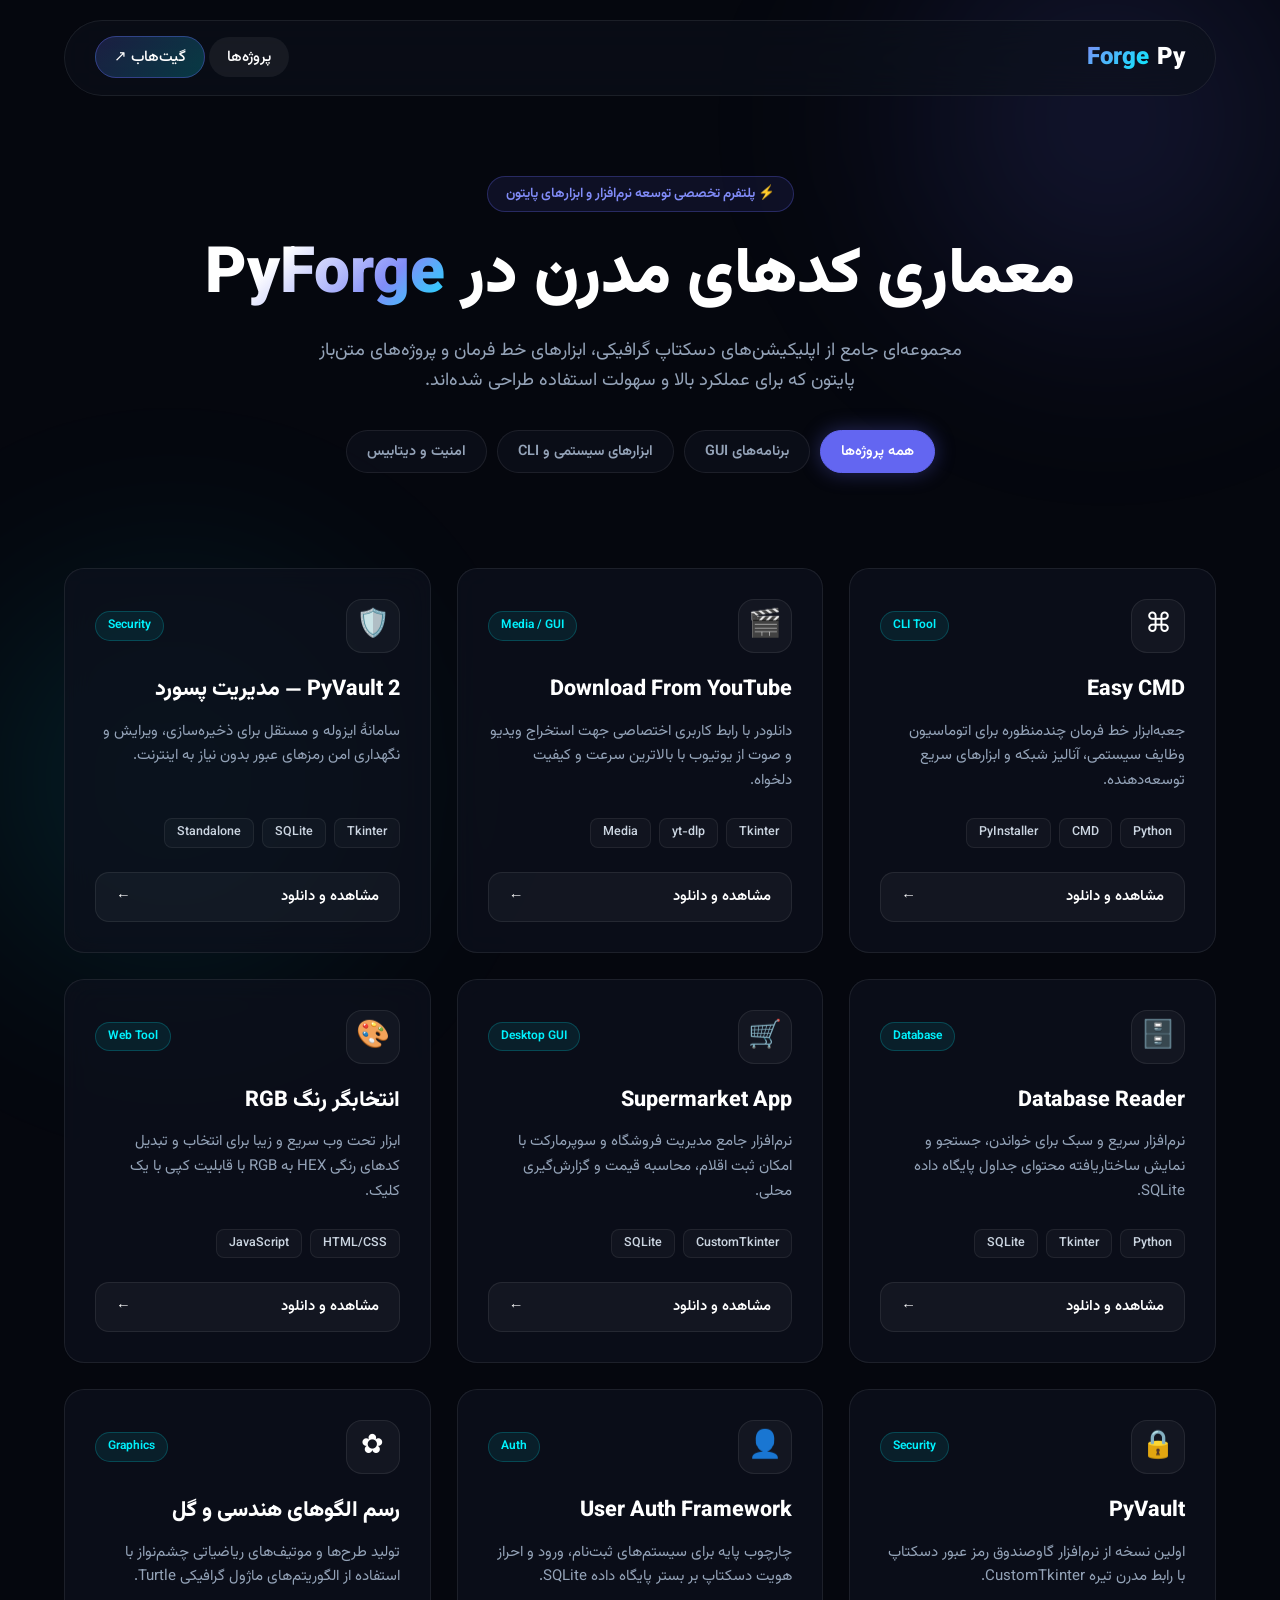
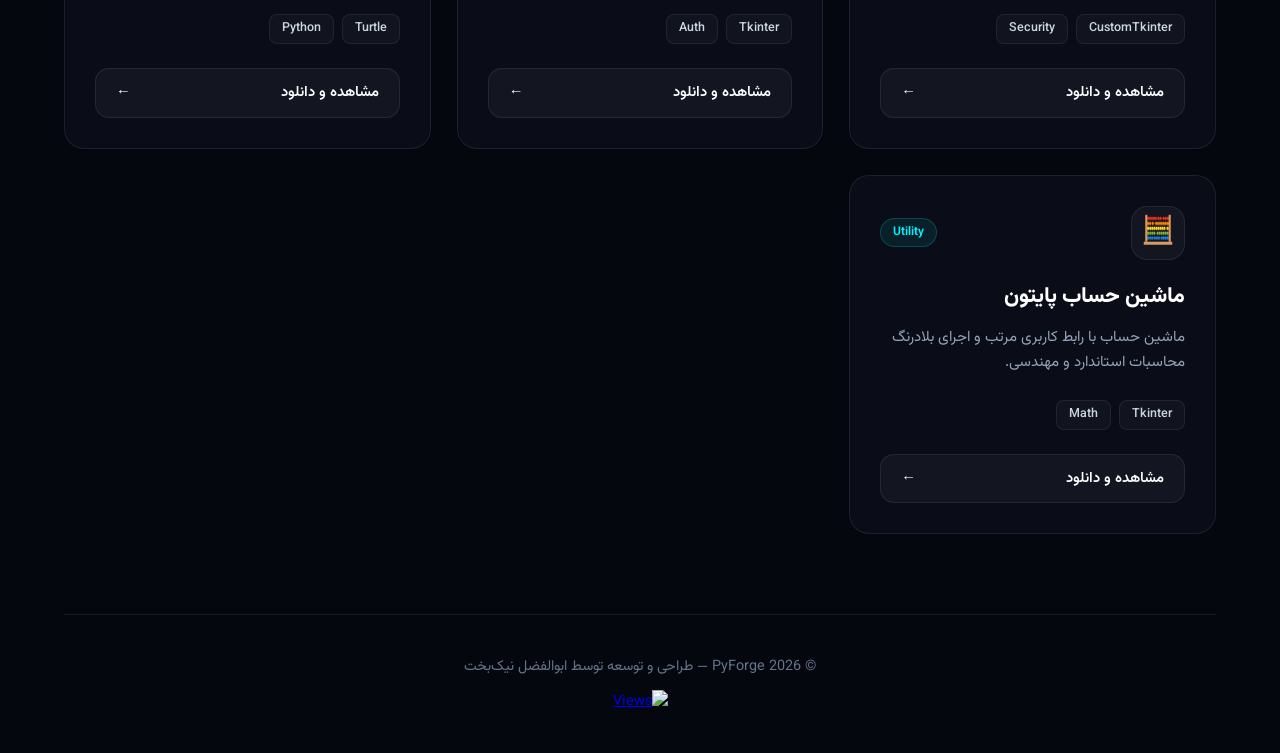
==== commit 1b25779d: "Update index.html" ====
--- a/index.html
+++ b/index.html
@@ -3,173 +3,261 @@
 <head>
     <meta charset="UTF-8">
     <meta name="viewport" content="width=device-width, initial-scale=1.0">
-    <title>PyForge | اکوسیستم نرم‌افزاری پایتون</title>
+    <title>PyForge | مجموعه پروژه‌های پایتون</title>
     <link rel="stylesheet" href="style.css">
 </head>
 <body>
-    <div class="wrapper">
-        <!-- نوار ناوبری -->
+    <!-- نورهای محیطی پس‌زمینه -->
+    <div class="ambient-light-1"></div>
+    <div class="ambient-light-2"></div>
+
+    <div class="container">
+        <!-- ناوبری بالای صفحه -->
         <header class="navbar">
             <a class="brand" href="index.html">
-                <span>PyForge</span>
-                <span class="brand-badge">2026 Core</span>
+                Py<span>Forge</span>
             </a>
             <nav class="nav-links">
-                <a href="#hub">محور پروژه‌ها</a>
-                <a href="https://github.com/abolf55" target="_blank" rel="noopener noreferrer">گیت‌هاب رسمی ↗</a>
+                <a href="#projects" class="active">پروژه‌ها</a>
+                <a class="nav-github" href="https://github.com/abolf55" target="_blank" rel="noopener noreferrer">گیت‌هاب ↗</a>
             </nav>
         </header>
 
-        <!-- شبکه بنتو (Bento Hub) -->
-        <main class="bento-grid" id="hub">
-            
-            <!-- باکس اصلی هیرو (بزرگ) -->
-            <div class="bento-item col-8 hero-box">
-                <div>
-                    <h1>خلق ابزارهای قدرتمند با <span>پایتون و مهندسی معکوس</span></h1>
-                    <p>به محیط اختصاصی PyForge خوش آمدید. مجموعه‌ای دست‌چین‌شده از نرم‌افزارهای دسکتاپ، ماژول‌های امنیتی و ابزارهای بهینه‌سازی سیستم با کارایی بالا.</p>
+        <!-- بخش معرفی اصلی (Hero) -->
+        <main>
+            <section class="hero">
+                <div class="hero-pill">⚡ پلتفرم تخصصی توسعه نرم‌افزار و ابزارهای پایتون</div>
+                <h1>معماری کدهای مدرن در <span class="gradient-text">PyForge</span></h1>
+                <p>مجموعه‌ای جامع از اپلیکیشن‌های دسکتاپ گرافیکی، ابزارهای خط فرمان و پروژه‌های متن‌باز پایتون که برای عملکرد بالا و سهولت استفاده طراحی شده‌اند.</p>
+                
+                <!-- فیلتر تعاملی پروژه‌ها -->
+                <div class="filter-tabs">
+                    <button class="filter-btn active" onclick="filterProjects('all')">همه پروژه‌ها</button>
+                    <button class="filter-btn" onclick="filterProjects('gui')">برنامه‌های GUI</button>
+                    <button class="filter-btn" onclick="filterProjects('cli')">ابزارهای سیستمی و CLI</button>
+                    <button class="filter-btn" onclick="filterProjects('security')">امنیت و دیتابیس</button>
                 </div>
-                <div style="margin-top: 24px;">
-                    <span class="bento-tag">● همه پروژه‌ها متن‌باز و آماده دریافت</span>
-                </div>
-            </div>
-
-            <!-- ترمینال ویجت زنده -->
-            <div class="bento-item col-4">
-                <div class="terminal-widget">
-                    <div class="terminal-header">
-                        <div class="dot"></div>
-                        <div class="dot"></div>
-                        <div class="dot"></div>
-                    </div>
-                    <div>$ pyforge --status</div>
-                    <div style="color: #38bdf8;">> System: Active & Online</div>
-                    <div style="color: var(--amber);">> Core: Python 3.12+</div>
-                    <div>> Ready for execution_</div>
-                </div>
-            </div>
-
-            <!-- پروژه ۱: YouTube Downloader (شاخص و عریض) -->
-            <div class="bento-item col-6">
-                <div class="bento-header">
-                    <div class="bento-icon">🎬</div>
-                    <span class="bento-tag">Media Engine</span>
-                </div>
-                <h3>Download From YouTube</h3>
-                <p>دانلودر حرفه‌ای ویدیو و صوت بدون محدودیت با قابلیت انتخاب کیفیت و تبدیل فرمت بر پایه yt-dlp.</p>
-                <div class="tech-stack">
-                    <span class="tech-pill">Python</span>
-                    <span class="tech-pill">Tkinter</span>
-                    <span class="tech-pill">yt-dlp</span>
-                </div>
-                <a class="bento-link" href="pages/download-from-youtube.html">مشاهده و دریافت سورس <span>←</span></a>
-            </div>
-
-            <!-- پروژه ۲: PyVault 2 (شاخص امنیتی) -->
-            <div class="bento-item col-6">
-                <div class="bento-header">
-                    <div class="bento-icon">🛡️</div>
-                    <span class="bento-tag">Security & Vault</span>
-                </div>
-                <h3>PyVault 2 — Password Manager</h3>
-                <p>سیستم مستقل ذخیره‌سازی، تولید و رمزنگاری داده‌های محرمانه با فایل اجرایی اختصاصی بدون نیاز به اینترنت.</p>
-                <div class="tech-stack">
-                    <span class="tech-pill">CustomTkinter</span>
-                    <span class="tech-pill">SQLite</span>
-                    <span class="tech-pill">PyInstaller</span>
-                </div>
-                <a class="bento-link" href="pages/pyvault2.html">مشاهده و دریافت سورس <span>←</span></a>
-            </div>
-
-            <!-- پروژه ۳: Database Reader -->
-            <div class="bento-item col-4">
-                <div class="bento-header">
-                    <div class="bento-icon">🗄️</div>
-                    <span class="bento-tag">Database</span>
-                </div>
-                <h3>Database Reader</h3>
-                <p>ابزار سبک برای بازرسی، نمایش و خواندن آنی محتوای جداول دیتابیس SQLite.</p>
-                <div class="tech-stack">
-                    <span class="tech-pill">Python</span>
-                    <span class="tech-pill">SQLite</span>
-                </div>
-                <a class="bento-link" href="pages/database-viewer.html">دریافت <span>←</span></a>
-            </div>
-
-            <!-- پروژه ۴: Easy CMD -->
-            <div class="bento-item col-4">
-                <div class="bento-header">
-                    <div class="bento-icon">⌘</div>
-                    <span class="bento-tag">CLI Tool</span>
-                </div>
-                <h3>Easy CMD</h3>
-                <p>ابزار همه‌کاره خط فرمان جهت اجرای دستورات سیستمی، مدیریت شبکه و تسک‌ها.</p>
-                <div class="tech-stack">
-                    <span class="tech-pill">PyInstaller</span>
-                    <span class="tech-pill">System</span>
-                </div>
-                <a class="bento-link" href="pages/easy-cmd.html">دریافت <span>←</span></a>
-            </div>
-
-            <!-- پروژه ۵: Supermarket App -->
-            <div class="bento-item col-4">
-                <div class="bento-header">
-                    <div class="bento-icon">🛒</div>
-                    <span class="bento-tag">Management</span>
-                </div>
-                <h3>Supermarket App</h3>
-                <p>نرم‌افزار دسکتاپ مدیریت فروشگاه با قابلیت محاسبه فاکتور و مدیریت انبار.</p>
-                <div class="tech-stack">
-                    <span class="tech-pill">CustomTkinter</span>
-                    <span class="tech-pill">Database</span>
-                </div>
-                <a class="bento-link" href="pages/supermarket-app.html">دریافت <span>←</span></a>
-            </div>
-
-            <!-- پروژه ۶: User Authentication -->
-            <div class="bento-item col-4">
-                <div class="bento-header">
-                    <div class="bento-icon">👤</div>
-                    <span class="bento-tag">Auth</span>
-                </div>
-                <h3>Auth Framework</h3>
-                <p>سیستم امن ورود و ثبت‌نام با بررسی اعتبار ورودی‌ها.</p>
-                <a class="bento-link" href="pages/auth-framework.html">جزئیات <span>←</span></a>
-            </div>
-
-            <!-- پروژه ۷: RGB Picker -->
-            <div class="bento-item col-4">
-                <div class="bento-header">
-                    <div class="bento-icon">🎨</div>
-                    <span class="bento-tag">Design Tool</span>
-                </div>
-                <h3>RGB Color Picker</h3>
-                <p>تبدیل و انتخاب کدهای رنگی وب با پالت مدرن و تعاملی.</p>
-                <a class="bento-link" href="pages/rgb-color-picker.html">جزئیات <span>←</span></a>
-            </div>
-
-            <!-- پروژه ۸: سایر پروژه‌ها (Turtle & Calc) -->
-            <div class="bento-item col-4">
-                <div class="bento-header">
-                    <div class="bento-icon">✿</div>
-                    <span class="bento-tag">Algorithms</span>
-                </div>
-                <h3>Turtle Flowers & Calc</h3>
-                <p>مجموعه ابزارهای محاسباتی و ترسیم الگوهای هندسی با ترتل.</p>
-                <a class="bento-link" href="pages/turtle-flowers.html">جزئیات <span>←</span></a>
-            </div>
-
+            </section>
+
+            <!-- لیست پروژه‌ها -->
+            <section class="projects-grid" id="projects">
+                
+                <!-- 1. Easy CMD -->
+                <article class="project-card" data-category="cli">
+                    <div class="card-header">
+                        <div class="card-icon-box">⌘</div>
+                        <span class="card-category">CLI Tool</span>
+                    </div>
+                    <h3>Easy CMD</h3>
+                    <p>جعبه‌ابزار خط فرمان چندمنظوره برای اتوماسیون وظایف سیستمی، آنالیز شبکه و ابزارهای سریع توسعه‌دهنده.</p>
+                    <div class="card-tags">
+                        <span class="tag">Python</span>
+                        <span class="tag">CMD</span>
+                        <span class="tag">PyInstaller</span>
+                    </div>
+                    <a class="card-action-btn" href="pages/easy-cmd.html">
+                        <span>مشاهده و دانلود</span>
+                        <span>←</span>
+                    </a>
+                </article>
+
+                <!-- 2. Download From YouTube -->
+                <article class="project-card" data-category="gui">
+                    <div class="card-header">
+                        <div class="card-icon-box">🎬</div>
+                        <span class="card-category">Media / GUI</span>
+                    </div>
+                    <h3>Download From YouTube</h3>
+                    <p>دانلودر با رابط کاربری اختصاصی جهت استخراج ویدیو و صوت از یوتیوب با بالاترین سرعت و کیفیت دلخواه.</p>
+                    <div class="card-tags">
+                        <span class="tag">Tkinter</span>
+                        <span class="tag">yt-dlp</span>
+                        <span class="tag">Media</span>
+                    </div>
+                    <a class="card-action-btn" href="pages/download-from-youtube.html">
+                        <span>مشاهده و دانلود</span>
+                        <span>←</span>
+                    </a>
+                </article>
+
+                <!-- 3. PyVault 2 -->
+                <article class="project-card" data-category="security">
+                    <div class="card-header">
+                        <div class="card-icon-box">🛡️</div>
+                        <span class="card-category">Security</span>
+                    </div>
+                    <h3>PyVault 2 — مدیریت پسورد</h3>
+                    <p>سامانهٔ ایزوله و مستقل برای ذخیره‌سازی، ویرایش و نگهداری امن رمزهای عبور بدون نیاز به اینترنت.</p>
+                    <div class="card-tags">
+                        <span class="tag">Tkinter</span>
+                        <span class="tag">SQLite</span>
+                        <span class="tag">Standalone</span>
+                    </div>
+                    <a class="card-action-btn" href="pages/pyvault2.html">
+                        <span>مشاهده و دانلود</span>
+                        <span>←</span>
+                    </a>
+                </article>
+
+                <!-- 4. Database Reader -->
+                <article class="project-card" data-category="security">
+                    <div class="card-header">
+                        <div class="card-icon-box">🗄️</div>
+                        <span class="card-category">Database</span>
+                    </div>
+                    <h3>Database Reader</h3>
+                    <p>نرم‌افزار سریع و سبک برای خواندن، جستجو و نمایش ساختاریافته محتوای جداول پایگاه داده SQLite.</p>
+                    <div class="card-tags">
+                        <span class="tag">Python</span>
+                        <span class="tag">Tkinter</span>
+                        <span class="tag">SQLite</span>
+                    </div>
+                    <a class="card-action-btn" href="pages/database-viewer.html">
+                        <span>مشاهده و دانلود</span>
+                        <span>←</span>
+                    </a>
+                </article>
+
+                <!-- 5. Supermarket App -->
+                <article class="project-card" data-category="gui">
+                    <div class="card-header">
+                        <div class="card-icon-box">🛒</div>
+                        <span class="card-category">Desktop GUI</span>
+                    </div>
+                    <h3>Supermarket App</h3>
+                    <p>نرم‌افزار جامع مدیریت فروشگاه و سوپرمارکت با امکان ثبت اقلام، محاسبه قیمت و گزارش‌گیری محلی.</p>
+                    <div class="card-tags">
+                        <span class="tag">CustomTkinter</span>
+                        <span class="tag">SQLite</span>
+                    </div>
+                    <a class="card-action-btn" href="pages/supermarket-app.html">
+                        <span>مشاهده و دانلود</span>
+                        <span>←</span>
+                    </a>
+                </article>
+
+                <!-- 6. RGB Color Picker -->
+                <article class="project-card" data-category="gui">
+                    <div class="card-header">
+                        <div class="card-icon-box">🎨</div>
+                        <span class="card-category">Web Tool</span>
+                    </div>
+                    <h3>انتخابگر رنگ RGB</h3>
+                    <p>ابزار تحت وب سریع و زیبا برای انتخاب و تبدیل کدهای رنگی HEX به RGB با قابلیت کپی با یک کلیک.</p>
+                    <div class="card-tags">
+                        <span class="tag">HTML/CSS</span>
+                        <span class="tag">JavaScript</span>
+                    </div>
+                    <a class="card-action-btn" href="pages/rgb-color-picker.html">
+                        <span>مشاهده و دانلود</span>
+                        <span>←</span>
+                    </a>
+                </article>
+
+                <!-- 7. PyVault (Version 1) -->
+                <article class="project-card" data-category="security">
+                    <div class="card-header">
+                        <div class="card-icon-box">🔒</div>
+                        <span class="card-category">Security</span>
+                    </div>
+                    <h3>PyVault</h3>
+                    <p>اولین نسخه از نرم‌افزار گاوصندوق رمز عبور دسکتاپ با رابط مدرن تیره CustomTkinter.</p>
+                    <div class="card-tags">
+                        <span class="tag">CustomTkinter</span>
+                        <span class="tag">Security</span>
+                    </div>
+                    <a class="card-action-btn" href="pages/pyvault.html">
+                        <span>مشاهده و دانلود</span>
+                        <span>←</span>
+                    </a>
+                </article>
+
+                <!-- 8. Auth Framework -->
+                <article class="project-card" data-category="security">
+                    <div class="card-header">
+                        <div class="card-icon-box">👤</div>
+                        <span class="card-category">Auth</span>
+                    </div>
+                    <h3>User Auth Framework</h3>
+                    <p>چارچوب پایه برای سیستم‌های ثبت‌نام، ورود و احراز هویت دسکتاپ بر بستر پایگاه داده SQLite.</p>
+                    <div class="card-tags">
+                        <span class="tag">Tkinter</span>
+                        <span class="tag">Auth</span>
+                    </div>
+                    <a class="card-action-btn" href="pages/auth-framework.html">
+                        <span>مشاهده و دانلود</span>
+                        <span>←</span>
+                    </a>
+                </article>
+
+                <!-- 9. Turtle Flowers -->
+                <article class="project-card" data-category="gui">
+                    <div class="card-header">
+                        <div class="card-icon-box">✿</div>
+                        <span class="card-category">Graphics</span>
+                    </div>
+                    <h3>رسم الگوهای هندسی و گل</h3>
+                    <p>تولید طرح‌ها و موتیف‌های ریاضیاتی چشم‌نواز با استفاده از الگوریتم‌های ماژول گرافیکی Turtle.</p>
+                    <div class="card-tags">
+                        <span class="tag">Turtle</span>
+                        <span class="tag">Python</span>
+                    </div>
+                    <a class="card-action-btn" href="pages/turtle-flowers.html">
+                        <span>مشاهده و دانلود</span>
+                        <span>←</span>
+                    </a>
+                </article>
+
+                <!-- 10. Calculator -->
+                <article class="project-card" data-category="gui">
+                    <div class="card-header">
+                        <div class="card-icon-box">🧮</div>
+                        <span class="card-category">Utility</span>
+                    </div>
+                    <h3>ماشین حساب پایتون</h3>
+                    <p>ماشین حساب با رابط کاربری مرتب و اجرای بلادرنگ محاسبات استاندارد و مهندسی.</p>
+                    <div class="card-tags">
+                        <span class="tag">Tkinter</span>
+                        <span class="tag">Math</span>
+                    </div>
+                    <a class="card-action-btn" href="pages/calculator.html">
+                        <span>مشاهده و دانلود</span>
+                        <span>←</span>
+                    </a>
+                </article>
+
+            </section>
         </main>
 
         <!-- فوتر -->
         <footer class="footer">
-            <p>PyForge © 2026 — طراحی و توسعه اختصاصی توسط ابوالفضل نیک‌بخت</p>
-            <div style="margin-top: 10px;">
+            <p>© 2026 PyForge — طراحی و توسعه توسط ابوالفضل نیک‌بخت</p>
+            <div style="margin-top: 12px;">
                 <a href="https://hits.seeyoufarm.com/" target="_blank" rel="noopener noreferrer">
-                    <img src="https://hits.seeyoufarm.com/api/count/incr/badge.svg?url=https%3A%2F%2Fabolf55.github.io%2Fpyforge%2F&count_bg=%236366f1&title_bg=%230d111e&icon=&icon_color=%23E7E7E7&title=views&edge_flat=false" alt="Views">
+                    <img src="https://hits.seeyoufarm.com/api/count/incr/badge.svg?url=https%3A%2F%2Fabolf55.github.io%2Fpyforge%2F&count_bg=%236366f1&title_bg=%230d111c&icon=&icon_color=%23E7E7E7&title=views&edge_flat=false" alt="Views">
                 </a>
             </div>
         </footer>
     </div>
+
+    <!-- اسکریپت فیلتر آنی پروژه‌ها -->
+    <script>
+        function filterProjects(category) {
+            // به‌روزرسانی وضعیت دکمه‌های فیلتر
+            const buttons = document.querySelectorAll('.filter-btn');
+            buttons.forEach(btn => btn.classList.remove('active'));
+            event.target.classList.add('active');
+
+            // فیلتر کردن کارت‌ها
+            const cards = document.querySelectorAll('.project-card');
+            cards.forEach(card => {
+                if (category === 'all' || card.getAttribute('data-category') === category) {
+                    card.style.display = 'flex';
+                } else {
+                    card.style.display = 'none';
+                }
+            });
+        }
+    </script>
 </body>
 </html>
--- a/style.css
+++ b/style.css
@@ -1,282 +1,323 @@
-```css
-@import url('https://fonts.googleapis.com/css2?family=Vazirmatn:wght@300;400;500;700;900&family=JetBrains+Mono:wght@400;700&display=swap');
+@import url('https://fonts.googleapis.com/css2?family=Vazirmatn:wght@300;400;500;700;800;900&display=swap');
 
 :root {
-  --bg: #06080F;
-  --panel: rgba(13, 17, 30, 0.7);
-  --panel-hover: rgba(22, 28, 50, 0.85);
-  --border: rgba(255, 255, 255, 0.08);
-  --border-active: rgba(99, 102, 241, 0.5);
+  --bg-main: #05070e;
+  --bg-card: rgba(13, 17, 28, 0.75);
+  --bg-card-hover: rgba(20, 26, 45, 0.9);
+  --border-line: rgba(255, 255, 255, 0.08);
+  --border-glow: #6366f1;
   
   --primary: #6366f1;
-  --cyan: #06b6d4;
+  --primary-light: #818cf8;
+  --cyan: #00f2fe;
   --emerald: #10b981;
-  --amber: #f59e0b;
   
-  --text: #f8fafc;
-  --muted: #94a3b8;
-  --dim: #475569;
+  --text-title: #ffffff;
+  --text-body: #94a3b8;
+  --text-muted: #64748b;
   
-  --font-sans: 'Vazirmatn', sans-serif;
-  --font-mono: 'JetBrains Mono', monospace;
-  --radius: 20px;
+  --radius-card: 20px;
+  --transition: all 0.3s cubic-bezier(0.4, 0, 0.2, 1);
 }
 
 * {
   margin: 0;
   padding: 0;
   box-sizing: border-box;
-  font-family: var(--font-sans);
+  font-family: 'Vazirmatn', sans-serif;
 }
 
 body {
-  background-color: var(--bg);
-  color: var(--text);
+  background-color: var(--bg-main);
+  color: var(--text-title);
   min-height: 100vh;
+  position: relative;
   overflow-x: hidden;
+  line-height: 1.6;
+}
+
+/* افکت نور نئونی ملایم در پشت صفحه */
+.ambient-light-1 {
+  position: fixed;
+  top: -20%;
+  right: -10%;
+  width: 600px;
+  height: 600px;
+  background: radial-gradient(circle, rgba(99, 102, 241, 0.18) 0%, transparent 70%);
+  filter: blur(80px);
+  z-index: 0;
+  pointer-events: none;
+}
+
+.ambient-light-2 {
+  position: fixed;
+  bottom: -20%;
+  left: -10%;
+  width: 600px;
+  height: 600px;
+  background: radial-gradient(circle, rgba(0, 242, 254, 0.12) 0%, transparent 70%);
+  filter: blur(80px);
+  z-index: 0;
+  pointer-events: none;
+}
+
+.container {
+  max-width: 1200px;
+  margin: 0 auto;
+  padding: 0 24px;
   position: relative;
-  background-image: 
-    radial-gradient(at 0% 0%, rgba(99, 102, 241, 0.15) 0px, transparent 50%),
-    radial-gradient(at 100% 100%, rgba(6, 182, 212, 0.12) 0px, transparent 50%);
-  background-attachment: fixed;
-}
-
-.wrapper {
-  max-width: 1240px;
-  margin: 0 auto;
-  padding: 24px;
-}
-
-/* هدر و ناوبری */
+  z-index: 1;
+}
+
+/* هدر مینیمال شیشه‌ای */
 .navbar {
   display: flex;
   justify-content: space-between;
   align-items: center;
-  padding: 16px 28px;
-  background: var(--panel);
-  backdrop-filter: blur(16px);
-  border: 1px solid var(--border);
-  border-radius: var(--radius);
-  margin-bottom: 30px;
+  padding: 18px 30px;
+  margin-top: 20px;
+  background: rgba(13, 17, 28, 0.6);
+  backdrop-filter: blur(20px);
+  -webkit-backdrop-filter: blur(20px);
+  border: 1px solid var(--border-line);
+  border-radius: 100px;
 }
 
 .brand {
-  font-size: 1.4rem;
+  font-size: 1.5rem;
   font-weight: 900;
-  color: var(--text);
   text-decoration: none;
-  display: flex;
-  align-items: center;
-  gap: 10px;
-}
-
-.brand-badge {
-  background: linear-gradient(135deg, var(--primary), var(--cyan));
-  padding: 4px 10px;
-  border-radius: 8px;
-  color: #fff;
-  font-size: 0.75rem;
-  font-weight: 700;
-}
-
-.nav-links {
-  display: flex;
-  gap: 16px;
-}
-
-.nav-links a {
-  color: var(--muted);
-  text-decoration: none;
-  font-size: 0.9rem;
-  font-weight: 500;
-  padding: 8px 16px;
-  border-radius: 10px;
-  transition: all 0.3s;
-}
-
-.nav-links a:hover {
-  color: var(--text);
-  background: rgba(255, 255, 255, 0.05);
-}
-
-/* بنتو گرید هوشمند */
-.bento-grid {
-  display: grid;
-  grid-template-columns: repeat(12, 1fr);
-  gap: 20px;
-}
-
-.bento-item {
-  background: var(--panel);
-  backdrop-filter: blur(20px);
-  border: 1px solid var(--border);
-  border-radius: var(--radius);
-  padding: 28px;
-  position: relative;
-  overflow: hidden;
-  transition: all 0.35s cubic-bezier(0.2, 0.8, 0.2, 1);
-  display: flex;
-  flex-direction: column;
-  justify-content: space-between;
-}
-
-.bento-item:hover {
-  transform: translateY(-4px);
-  border-color: var(--border-active);
-  background: var(--panel-hover);
-  box-shadow: 0 20px 40px -15px rgba(0, 0, 0, 0.6), 0 0 25px rgba(99, 102, 241, 0.15);
-}
-
-/* اندازه‌های مختلف بنتو */
-.col-12 { grid-column: span 12; }
-.col-8  { grid-column: span 8; }
-.col-7  { grid-column: span 7; }
-.col-6  { grid-column: span 6; }
-.col-5  { grid-column: span 5; }
-.col-4  { grid-column: span 4; }
-
-/* بخش هیرو داخل بنتو */
-.hero-box {
-  background: linear-gradient(135deg, rgba(99, 102, 241, 0.12), rgba(6, 182, 212, 0.05));
-  border: 1px solid rgba(99, 102, 241, 0.3);
-}
-
-.hero-box h1 {
-  font-size: 2.2rem;
-  font-weight: 900;
-  margin-bottom: 12px;
-  line-height: 1.3;
-}
-
-.hero-box h1 span {
-  background: linear-gradient(90deg, #a5b4fc, var(--cyan));
+  color: #fff;
+  display: flex;
+  align-items: center;
+  gap: 8px;
+}
+
+.brand span {
+  background: linear-gradient(135deg, var(--primary-light), var(--cyan));
   -webkit-background-clip: text;
   -webkit-text-fill-color: transparent;
 }
 
-.hero-box p {
-  color: var(--muted);
-  font-size: 1rem;
-  line-height: 1.7;
-}
-
-/* ویجت وضعیت ترمینال */
-.terminal-widget {
-  font-family: var(--font-mono);
-  background: rgba(0, 0, 0, 0.5);
-  border: 1px solid rgba(255, 255, 255, 0.05);
-  border-radius: 14px;
-  padding: 16px;
+.nav-links a {
+  color: var(--text-body);
+  text-decoration: none;
+  font-weight: 500;
+  font-size: 0.95rem;
+  padding: 8px 18px;
+  border-radius: 100px;
+  transition: var(--transition);
+}
+
+.nav-links a:hover, .nav-links a.active {
+  color: #fff;
+  background: rgba(255, 255, 255, 0.06);
+}
+
+.nav-github {
+  background: linear-gradient(135deg, rgba(99, 102, 241, 0.2), rgba(0, 242, 254, 0.2));
+  border: 1px solid rgba(99, 102, 241, 0.4);
+  color: #fff !important;
+}
+
+.nav-github:hover {
+  background: var(--primary) !important;
+  box-shadow: 0 0 20px rgba(99, 102, 241, 0.5);
+}
+
+/* بخش Hero فوق‌العاده شیک */
+.hero {
+  text-align: center;
+  padding: 80px 20px 50px;
+  display: flex;
+  flex-direction: column;
+  align-items: center;
+}
+
+.hero-pill {
+  display: inline-flex;
+  align-items: center;
+  gap: 8px;
+  background: rgba(99, 102, 241, 0.1);
+  border: 1px solid rgba(99, 102, 241, 0.3);
+  padding: 6px 18px;
+  border-radius: 100px;
+  color: var(--primary-light);
   font-size: 0.85rem;
-  color: var(--emerald);
+  font-weight: 600;
+  margin-bottom: 24px;
+}
+
+.hero h1 {
+  font-size: clamp(2.4rem, 5vw, 4rem);
+  font-weight: 900;
+  line-height: 1.25;
+  margin-bottom: 20px;
+}
+
+.hero h1 .gradient-text {
+  background: linear-gradient(135deg, #ffffff 30%, var(--primary-light) 70%, var(--cyan) 100%);
+  -webkit-background-clip: text;
+  -webkit-text-fill-color: transparent;
+}
+
+.hero p {
+  color: var(--text-body);
+  font-size: 1.15rem;
+  max-width: 680px;
+  margin-bottom: 35px;
+}
+
+/* دکمه‌های فیلتر */
+.filter-tabs {
+  display: flex;
+  justify-content: center;
+  gap: 10px;
+  margin-bottom: 45px;
+  flex-wrap: wrap;
+}
+
+.filter-btn {
+  background: rgba(13, 17, 28, 0.7);
+  border: 1px solid var(--border-line);
+  color: var(--text-body);
+  padding: 9px 20px;
+  border-radius: 100px;
+  cursor: pointer;
+  font-size: 0.9rem;
+  font-weight: 600;
+  transition: var(--transition);
+}
+
+.filter-btn:hover, .filter-btn.active {
+  background: var(--primary);
+  color: #fff;
+  border-color: var(--primary);
+  box-shadow: 0 0 20px rgba(99, 102, 241, 0.35);
+}
+
+/* گرید کارت‌های پروژه */
+.projects-grid {
+  display: grid;
+  grid-template-columns: repeat(auto-fill, minmax(350px, 1fr));
+  gap: 26px;
+  padding-bottom: 80px;
+}
+
+.project-card {
+  background: var(--bg-card);
+  border: 1px solid var(--border-line);
+  border-radius: var(--radius-card);
+  padding: 30px;
   display: flex;
   flex-direction: column;
+  backdrop-filter: blur(14px);
+  -webkit-backdrop-filter: blur(14px);
+  position: relative;
+  transition: var(--transition);
+}
+
+.project-card:hover {
+  transform: translateY(-8px);
+  border-color: rgba(99, 102, 241, 0.6);
+  background: var(--bg-card-hover);
+  box-shadow: 0 20px 40px -15px rgba(0, 0, 0, 0.7), 0 0 25px rgba(99, 102, 241, 0.15);
+}
+
+.card-header {
+  display: flex;
+  justify-content: space-between;
+  align-items: center;
+  margin-bottom: 20px;
+}
+
+.card-icon-box {
+  width: 54px;
+  height: 54px;
+  background: rgba(255, 255, 255, 0.04);
+  border: 1px solid var(--border-line);
+  border-radius: 16px;
+  display: flex;
+  align-items: center;
+  justify-content: center;
+  font-size: 1.7rem;
+}
+
+.card-category {
+  font-size: 0.75rem;
+  font-weight: 600;
+  color: var(--cyan);
+  background: rgba(0, 242, 254, 0.08);
+  border: 1px solid rgba(0, 242, 254, 0.2);
+  padding: 4px 12px;
+  border-radius: 100px;
+}
+
+.project-card h3 {
+  font-size: 1.35rem;
+  font-weight: 800;
+  margin-bottom: 12px;
+  color: #fff;
+}
+
+.project-card p {
+  color: var(--text-body);
+  font-size: 0.94rem;
+  line-height: 1.65;
+  margin-bottom: 24px;
+  flex-grow: 1;
+}
+
+.card-tags {
+  display: flex;
+  flex-wrap: wrap;
   gap: 8px;
-}
-
-.terminal-header {
-  display: flex;
-  gap: 6px;
-  margin-bottom: 4px;
-}
-
-.dot {
-  width: 10px;
-  height: 10px;
-  border-radius: 50%;
-  background: rgba(255, 255, 255, 0.2);
-}
-
-/* استایل تایتل و توضیحات کارت‌ها */
-.bento-header {
-  display: flex;
-  justify-content: space-between;
-  align-items: flex-start;
-  margin-bottom: 16px;
-}
-
-.bento-icon {
-  font-size: 1.8rem;
-  width: 48px;
-  height: 48px;
-  display: flex;
-  align-items: center;
-  justify-content: center;
-  background: rgba(255, 255, 255, 0.04);
-  border-radius: 12px;
-  border: 1px solid var(--border);
-}
-
-.bento-tag {
-  font-size: 0.75rem;
-  padding: 4px 10px;
-  border-radius: 6px;
-  background: rgba(255, 255, 255, 0.06);
-  color: var(--cyan);
-  font-weight: 600;
-}
-
-.bento-item h3 {
-  font-size: 1.25rem;
-  font-weight: 700;
-  margin-bottom: 8px;
-}
-
-.bento-item p {
-  color: var(--muted);
-  font-size: 0.9rem;
-  line-height: 1.6;
-  margin-bottom: 20px;
-}
-
-.tech-stack {
-  display: flex;
-  flex-wrap: wrap;
-  gap: 6px;
-  margin-bottom: 18px;
-}
-
-.tech-pill {
-  font-size: 0.72rem;
+  margin-bottom: 24px;
+}
+
+.tag {
   background: rgba(255, 255, 255, 0.03);
-  border: 1px solid var(--border);
-  padding: 3px 8px;
-  border-radius: 6px;
+  border: 1px solid rgba(255, 255, 255, 0.07);
   color: #cbd5e1;
-}
-
-.bento-link {
+  font-size: 0.78rem;
+  font-weight: 500;
+  padding: 4px 12px;
+  border-radius: 8px;
+}
+
+.card-action-btn {
   display: inline-flex;
   align-items: center;
   justify-content: space-between;
   width: 100%;
+  padding: 12px 20px;
+  background: rgba(255, 255, 255, 0.04);
+  border: 1px solid var(--border-line);
+  border-radius: 14px;
   color: #fff;
   text-decoration: none;
   font-weight: 600;
-  font-size: 0.85rem;
-  padding: 10px 14px;
-  background: rgba(255, 255, 255, 0.04);
-  border: 1px solid var(--border);
-  border-radius: 10px;
-  transition: all 0.25s;
-}
-
-.bento-link:hover {
+  font-size: 0.92rem;
+  transition: var(--transition);
+}
+
+.card-action-btn:hover {
   background: var(--primary);
   border-color: var(--primary);
-}
-
-/* فوتر */
+  box-shadow: 0 8px 25px rgba(99, 102, 241, 0.4);
+}
+
+/* فوتر مدرن */
 .footer {
-  margin-top: 40px;
+  border-top: 1px solid var(--border-line);
+  padding: 40px 0;
   text-align: center;
-  padding: 24px;
-  color: var(--dim);
-  font-size: 0.85rem;
-  border-top: 1px solid var(--border);
-}
-
-@media (max-width: 992px) {
-  .col-8, .col-7, .col-6, .col-5, .col-4 { grid-column: span 12; }
-}
-```
+  color: var(--text-muted);
+  font-size: 0.9rem;
+}
+
+@media (max-width: 768px) {
+  .projects-grid {
+    grid-template-columns: 1fr;
+  }
+}
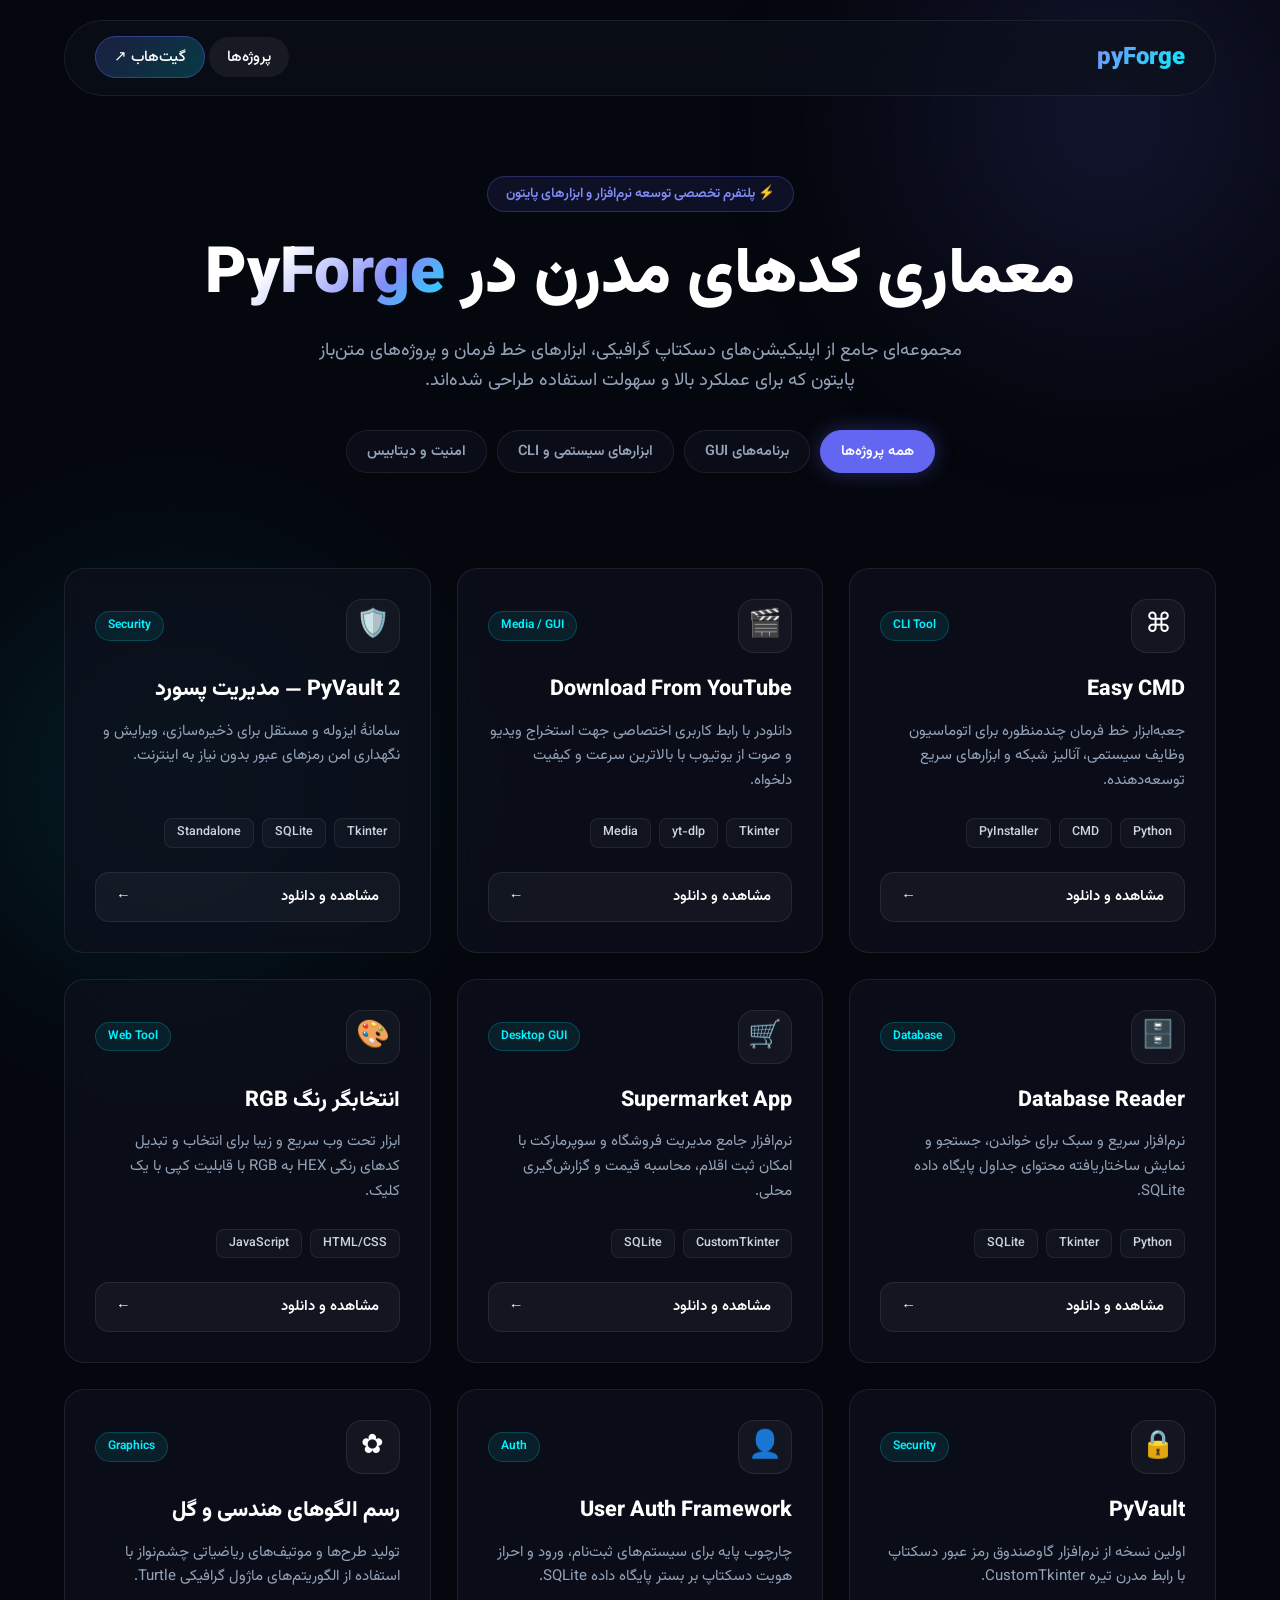
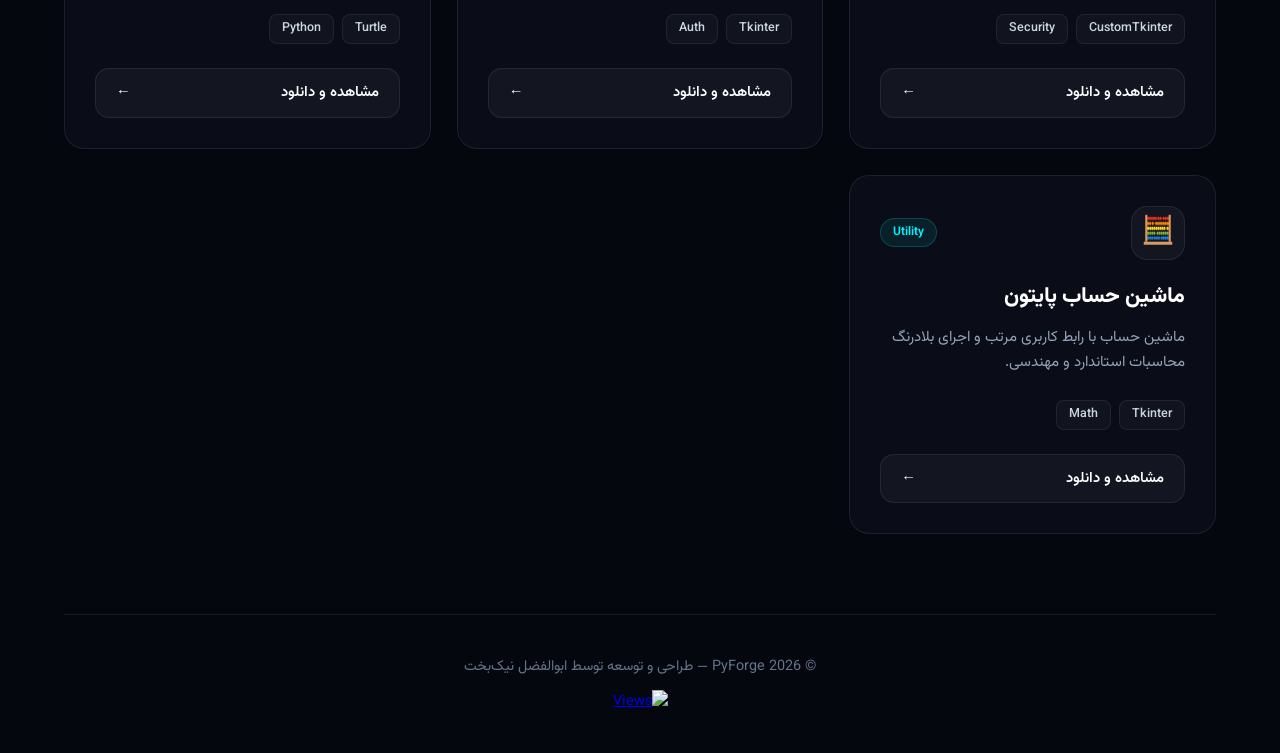
==== commit 2e429aa5: "Update index.html" ====
--- a/index.html
+++ b/index.html
@@ -15,7 +15,7 @@
         <!-- ناوبری بالای صفحه -->
         <header class="navbar">
             <a class="brand" href="index.html">
-                Py<span>Forge</span>
+                <span> pyForge</span>
             </a>
             <nav class="nav-links">
                 <a href="#projects" class="active">پروژه‌ها</a>
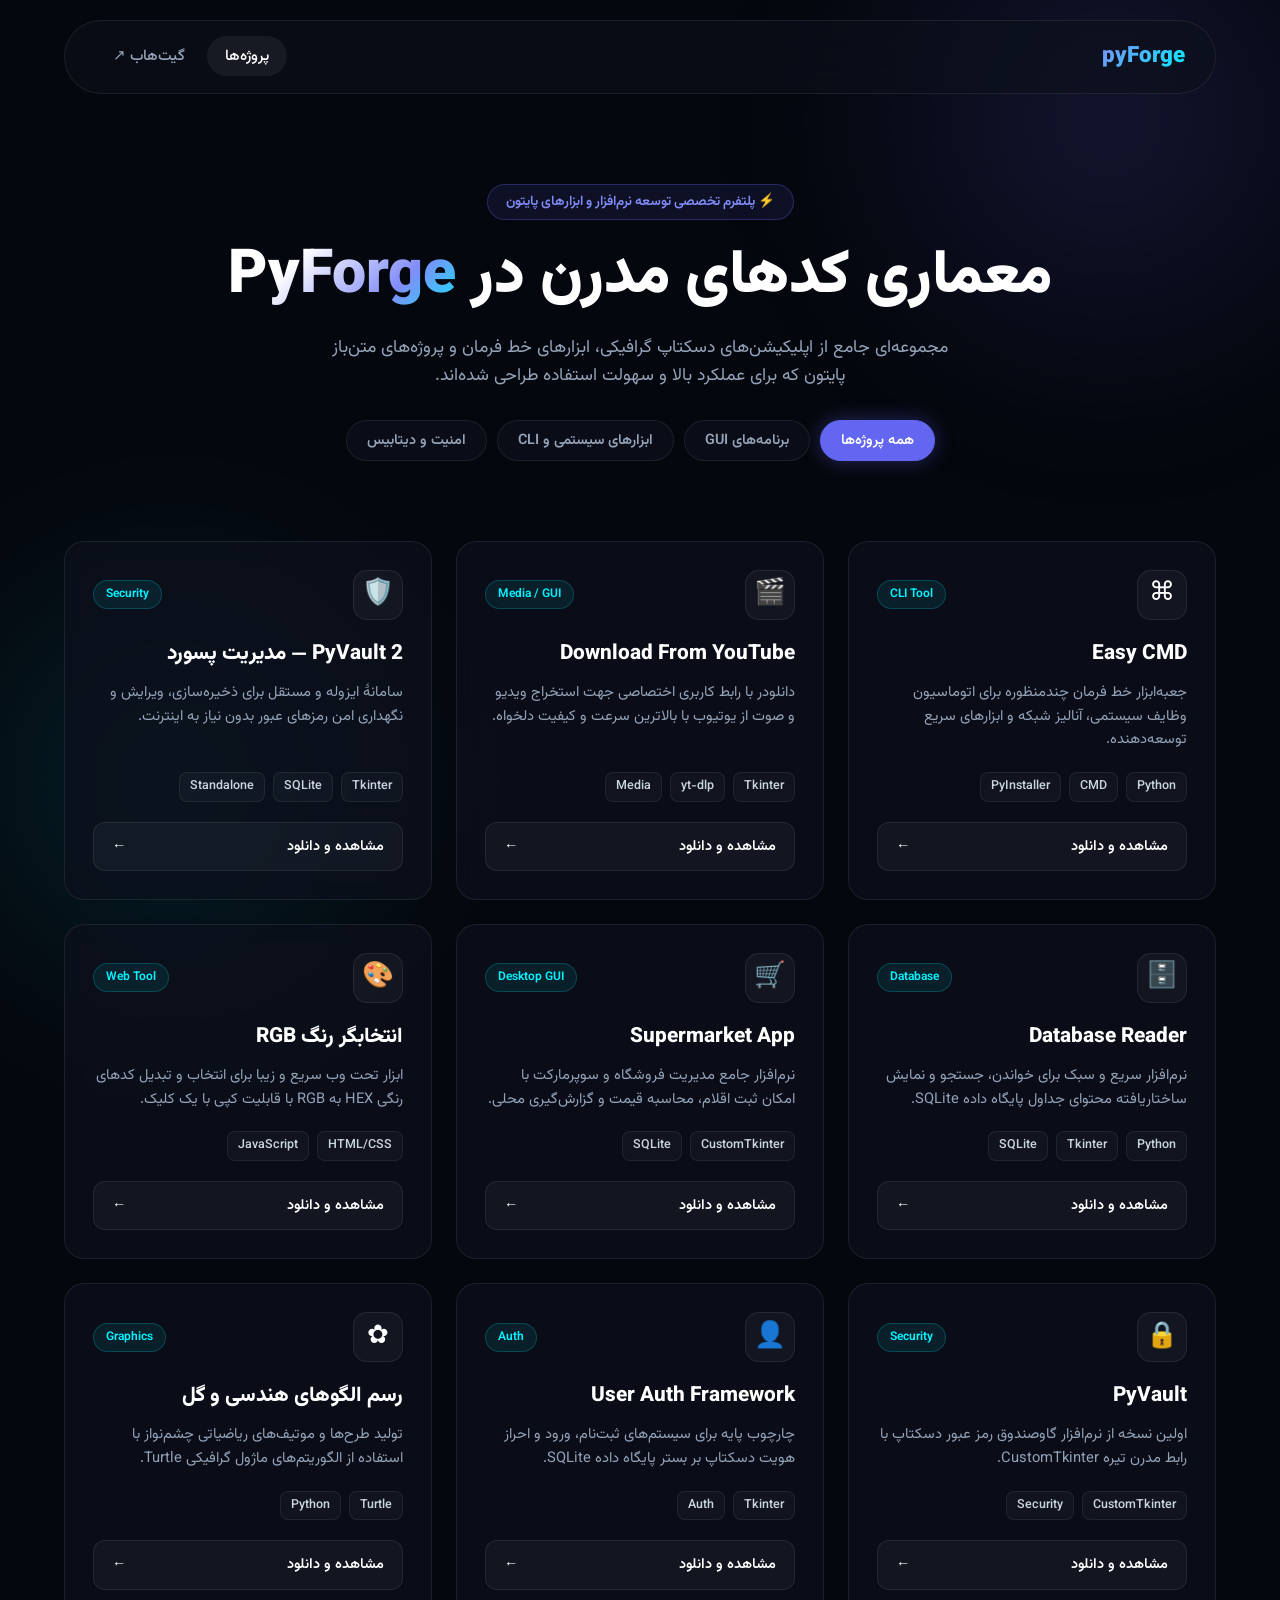
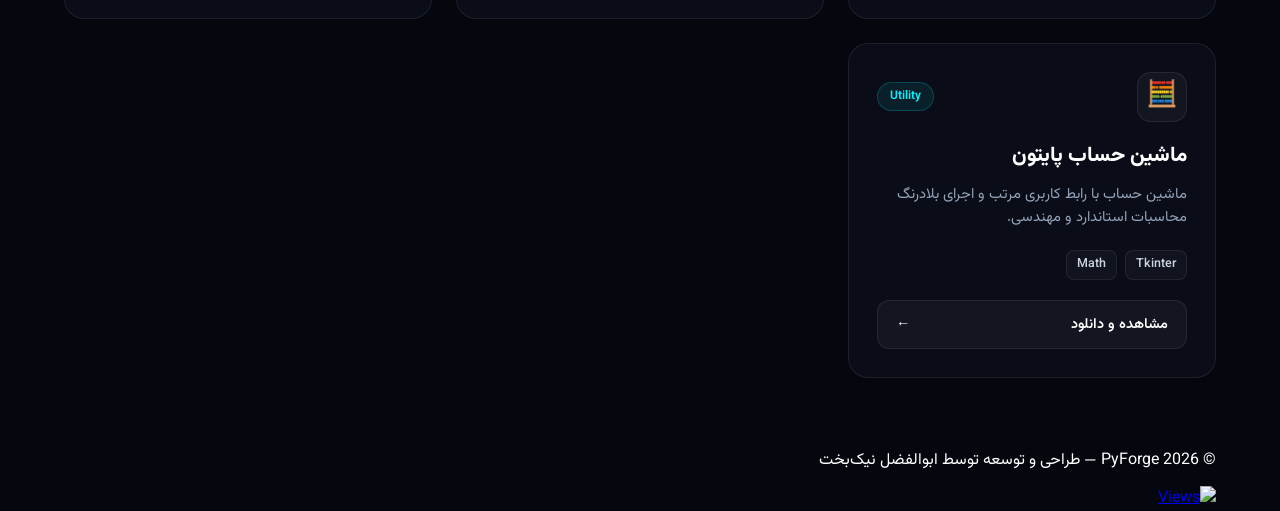
==== commit 43b7f8ff: "Update index.html" ====
--- a/index.html
+++ b/index.html
@@ -4,7 +4,7 @@
     <meta charset="UTF-8">
     <meta name="viewport" content="width=device-width, initial-scale=1.0">
     <title>PyForge | مجموعه پروژه‌های پایتون</title>
-    <link rel="stylesheet" href="style.css">
+    <link rel="stylesheet" href="asl_style_for_first_page.css">
 </head>
 <body>
     <!-- نورهای محیطی پس‌زمینه -->
@@ -261,3 +261,36 @@
     </script>
 </body>
 </html>
+<script>
+    // رفع مشکل بازگشت مرورگر و پاکسازی کش تاریخچه
+    window.addEventListener('pageshow', function(event) {
+        // اگر صفحه از کش BFCache مرورگر خوانده شده باشد
+        if (event.persisted) {
+            window.location.reload();
+        }
+        
+        // بازنشانی فیلتر روی حالت پیش‌فرض (همه پروژه‌ها)
+        filterProjects('all');
+    });
+
+    // تابع اصلاح شده فیلتر
+    function filterProjects(category) {
+        const buttons = document.querySelectorAll('.filter-btn');
+        buttons.forEach(btn => {
+            if (btn.getAttribute('onclick')?.includes(`'${category}'`)) {
+                btn.classList.add('active');
+            } else {
+                btn.classList.remove('active');
+            }
+        });
+
+        const cards = document.querySelectorAll('.project-card');
+        cards.forEach(card => {
+            if (category === 'all' || card.getAttribute('data-category') === category) {
+                card.style.display = 'flex';
+            } else {
+                card.style.display = 'none';
+            }
+        });
+    }
+</script>
--- a/asl_style_for_first_page.css
+++ b/asl_style_for_first_page.css
@@ -0,0 +1,293 @@
+@import url('https://fonts.googleapis.com/css2?family=Vazirmatn:wght@300;400;500;700;800;900&display=swap');
+
+:root {
+  --bg-main: #05070e;
+  --bg-card: rgba(13, 17, 28, 0.75);
+  --bg-card-hover: rgba(20, 26, 45, 0.9);
+  --border-line: rgba(255, 255, 255, 0.08);
+  --primary: #6366f1;
+  --primary-light: #818cf8;
+  --cyan: #00f2fe;
+  --emerald: #10b981;
+  --text-title: #ffffff;
+  --text-body: #94a3b8;
+  --text-muted: #64748b;
+  --radius-card: 20px;
+  --transition: all 0.3s cubic-bezier(0.4, 0, 0.2, 1);
+}
+
+* {
+  margin: 0;
+  padding: 0;
+  box-sizing: border-box;
+  font-family: 'Vazirmatn', sans-serif;
+}
+
+body {
+  background-color: var(--bg-main);
+  color: var(--text-title);
+  min-height: 100vh;
+  position: relative;
+  overflow-x: hidden;
+  line-height: 1.6;
+}
+
+/* نورپردازی پس‌زمینه */
+.ambient-light-1 {
+  position: fixed;
+  top: -20%;
+  right: -10%;
+  width: 600px;
+  height: 600px;
+  background: radial-gradient(circle, rgba(99, 102, 241, 0.18) 0%, transparent 70%);
+  filter: blur(80px);
+  z-index: 0;
+  pointer-events: none;
+}
+
+.ambient-light-2 {
+  position: fixed;
+  bottom: -20%;
+  left: -10%;
+  width: 600px;
+  height: 600px;
+  background: radial-gradient(circle, rgba(0, 242, 254, 0.12) 0%, transparent 70%);
+  filter: blur(80px);
+  z-index: 0;
+  pointer-events: none;
+}
+
+.container {
+  max-width: 1200px;
+  margin: 0 auto;
+  padding: 0 24px;
+  position: relative;
+  z-index: 1;
+}
+
+/* نوبار مشترک */
+.navbar {
+  display: flex;
+  justify-content: space-between;
+  align-items: center;
+  padding: 18px 30px;
+  margin-top: 20px;
+  margin-bottom: 30px;
+  background: rgba(13, 17, 28, 0.6);
+  backdrop-filter: blur(20px);
+  -webkit-backdrop-filter: blur(20px);
+  border: 1px solid var(--border-line);
+  border-radius: 100px;
+}
+
+.brand {
+  font-size: 1.4rem;
+  font-weight: 900;
+  text-decoration: none;
+  color: #fff;
+  display: flex;
+  align-items: center;
+  gap: 8px;
+}
+
+.brand span {
+  background: linear-gradient(135deg, var(--primary-light), var(--cyan));
+  -webkit-background-clip: text;
+  -webkit-text-fill-color: transparent;
+}
+
+.nav-links a {
+  color: var(--text-body);
+  text-decoration: none;
+  font-weight: 500;
+  font-size: 0.95rem;
+  padding: 8px 18px;
+  border-radius: 100px;
+  transition: var(--transition);
+}
+
+.nav-links a:hover, .nav-links a.active {
+  color: #fff;
+  background: rgba(255, 255, 255, 0.06);
+}
+
+/* بخش Hero صفحه اصلی */
+.hero {
+  text-align: center;
+  padding: 60px 20px 40px;
+  display: flex;
+  flex-direction: column;
+  align-items: center;
+}
+
+.hero-pill {
+  display: inline-flex;
+  align-items: center;
+  gap: 8px;
+  background: rgba(99, 102, 241, 0.1);
+  border: 1px solid rgba(99, 102, 241, 0.3);
+  padding: 6px 18px;
+  border-radius: 100px;
+  color: var(--primary-light);
+  font-size: 0.85rem;
+  font-weight: 600;
+  margin-bottom: 20px;
+}
+
+.hero h1 {
+  font-size: clamp(2.2rem, 5vw, 3.8rem);
+  font-weight: 900;
+  line-height: 1.25;
+  margin-bottom: 18px;
+}
+
+.hero h1 .gradient-text {
+  background: linear-gradient(135deg, #ffffff 30%, var(--primary-light) 70%, var(--cyan) 100%);
+  -webkit-background-clip: text;
+  -webkit-text-fill-color: transparent;
+}
+
+.hero p {
+  color: var(--text-body);
+  font-size: 1.1rem;
+  max-width: 650px;
+  margin-bottom: 30px;
+}
+
+/* فیلترهای تب صفحه اصلی */
+.filter-tabs {
+  display: flex;
+  justify-content: center;
+  gap: 10px;
+  margin-bottom: 40px;
+  flex-wrap: wrap;
+}
+
+.filter-btn {
+  background: rgba(13, 17, 28, 0.7);
+  border: 1px solid var(--border-line);
+  color: var(--text-body);
+  padding: 8px 20px;
+  border-radius: 100px;
+  cursor: pointer;
+  font-size: 0.9rem;
+  font-weight: 600;
+  transition: var(--transition);
+}
+
+.filter-btn:hover, .filter-btn.active {
+  background: var(--primary);
+  color: #fff;
+  border-color: var(--primary);
+  box-shadow: 0 0 20px rgba(99, 102, 241, 0.35);
+}
+
+/* گرید پروژه‌ها در صفحه اصلی */
+.projects-grid {
+  display: grid;
+  grid-template-columns: repeat(auto-fill, minmax(340px, 1fr));
+  gap: 24px;
+  padding-bottom: 70px;
+}
+
+.project-card {
+  background: var(--bg-card);
+  border: 1px solid var(--border-line);
+  border-radius: var(--radius-card);
+  padding: 28px;
+  display: flex;
+  flex-direction: column;
+  backdrop-filter: blur(14px);
+  -webkit-backdrop-filter: blur(14px);
+  transition: var(--transition);
+}
+
+.project-card:hover {
+  transform: translateY(-6px);
+  border-color: rgba(99, 102, 241, 0.6);
+  background: var(--bg-card-hover);
+  box-shadow: 0 15px 35px rgba(0, 0, 0, 0.6), 0 0 20px rgba(99, 102, 241, 0.15);
+}
+
+.card-header {
+  display: flex;
+  justify-content: space-between;
+  align-items: center;
+  margin-bottom: 18px;
+}
+
+.card-icon-box {
+  width: 50px;
+  height: 50px;
+  background: rgba(255, 255, 255, 0.04);
+  border: 1px solid var(--border-line);
+  border-radius: 14px;
+  display: flex;
+  align-items: center;
+  justify-content: center;
+  font-size: 1.6rem;
+}
+
+.card-category {
+  font-size: 0.75rem;
+  font-weight: 600;
+  color: var(--cyan);
+  background: rgba(0, 242, 254, 0.08);
+  border: 1px solid rgba(0, 242, 254, 0.2);
+  padding: 4px 12px;
+  border-radius: 100px;
+}
+
+.project-card h3 {
+  font-size: 1.3rem;
+  font-weight: 800;
+  margin-bottom: 10px;
+  color: #fff;
+}
+
+.project-card p {
+  color: var(--text-body);
+  font-size: 0.92rem;
+  line-height: 1.6;
+  margin-bottom: 20px;
+  flex-grow: 1;
+}
+
+.card-tags {
+  display: flex;
+  flex-wrap: wrap;
+  gap: 8px;
+  margin-bottom: 20px;
+}
+
+.tag {
+  background: rgba(255, 255, 255, 0.03);
+  border: 1px solid rgba(255, 255, 255, 0.07);
+  color: #cbd5e1;
+  font-size: 0.78rem;
+  font-weight: 500;
+  padding: 4px 10px;
+  border-radius: 8px;
+}
+
+.card-action-btn {
+  display: inline-flex;
+  align-items: center;
+  justify-content: space-between;
+  width: 100%;
+  padding: 12px 18px;
+  background: rgba(255, 255, 255, 0.04);
+  border: 1px solid var(--border-line);
+  border-radius: 12px;
+  color: #fff;
+  text-decoration: none;
+  font-weight: 600;
+  font-size: 0.9rem;
+  transition: var(--transition);
+}
+
+.card-action-btn:hover {
+  background: var(--primary);
+  border-color: var(--primary);
+  box-shadow: 0 8px 20px rgba(99, 102, 241, 0.4);
+}
